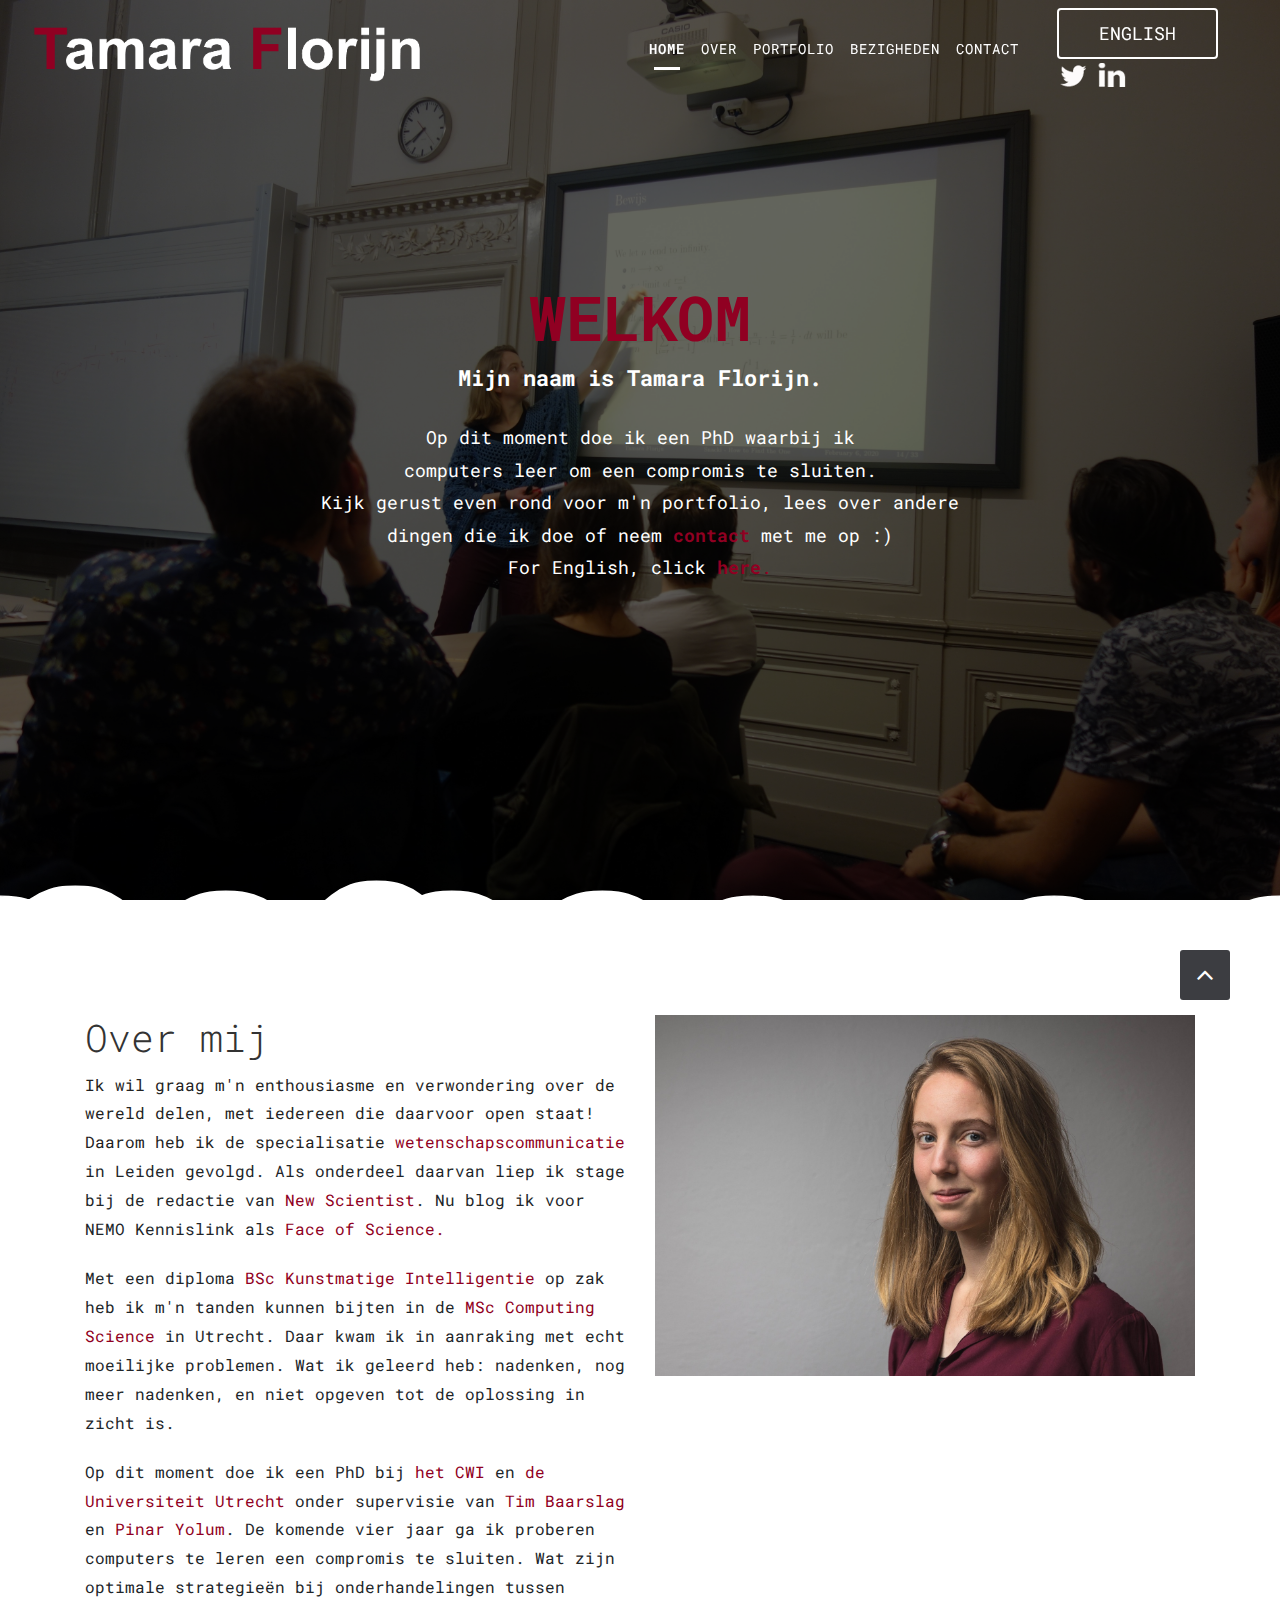
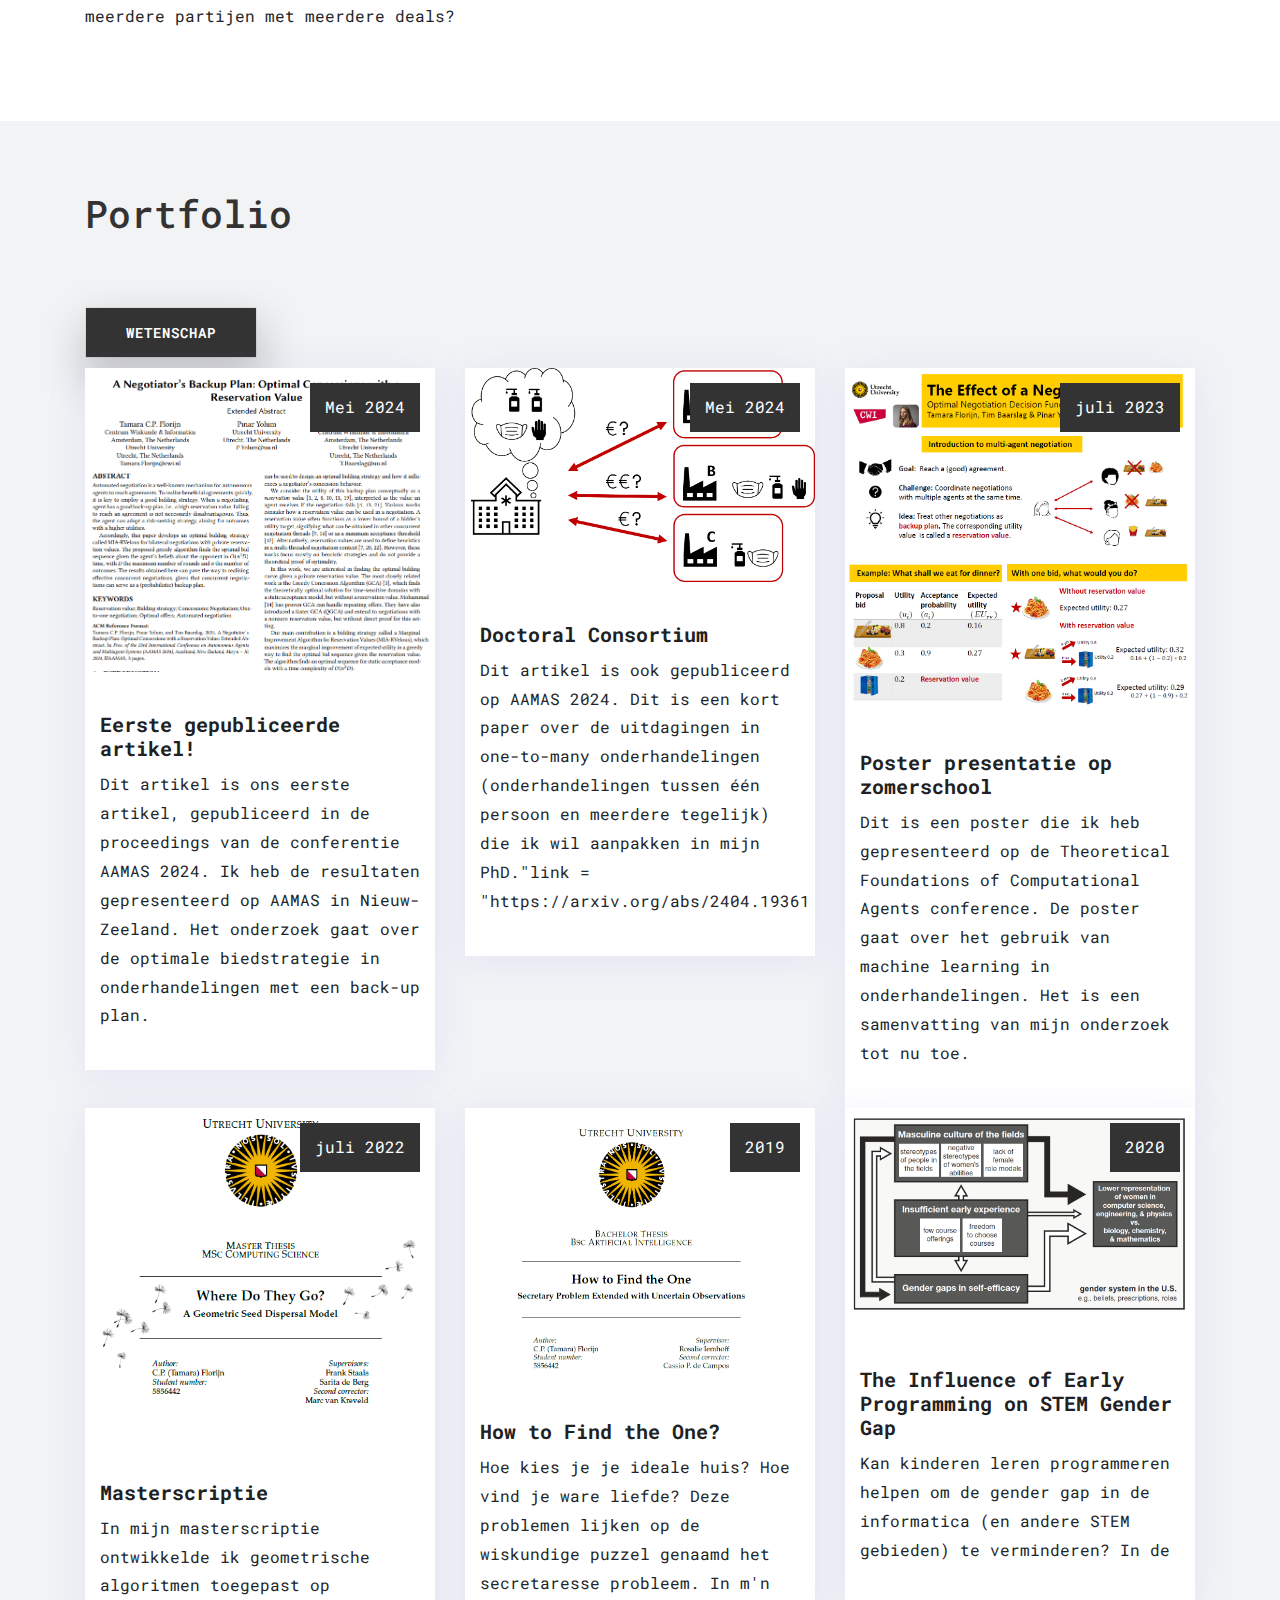
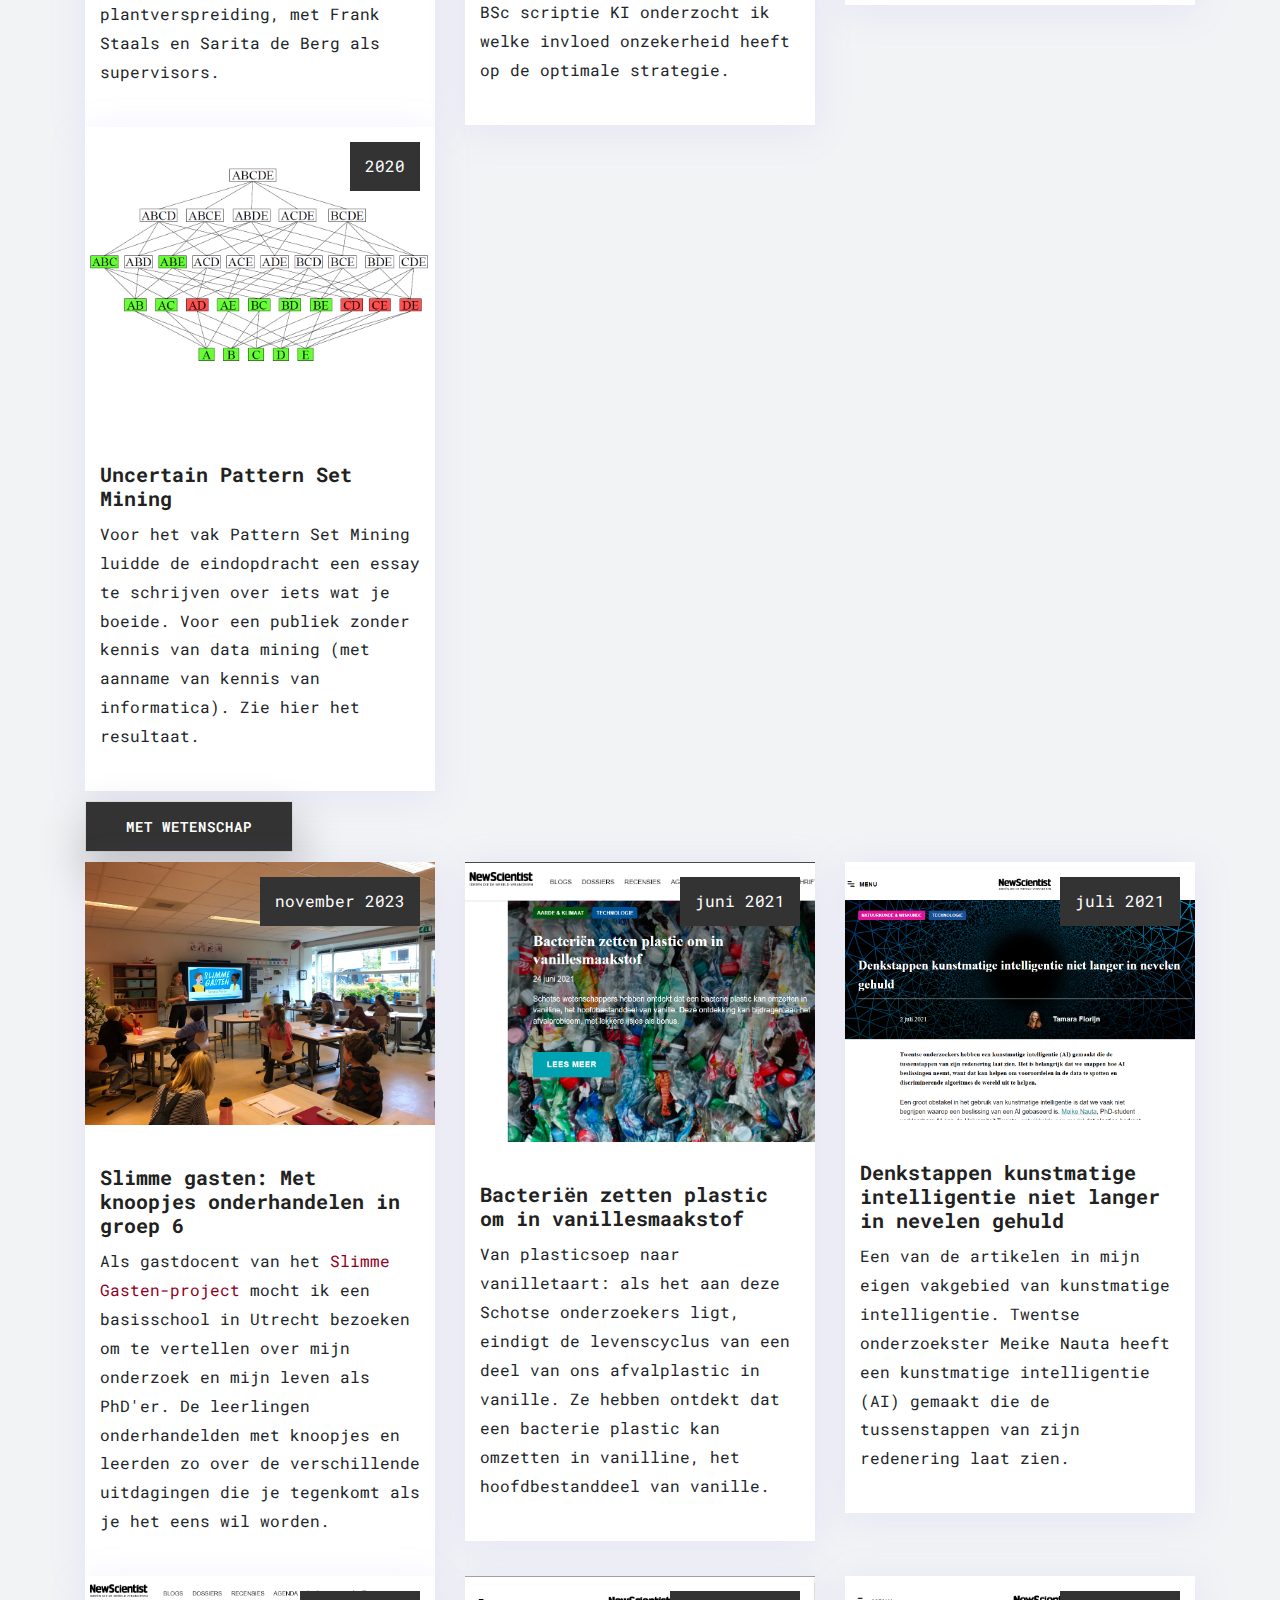
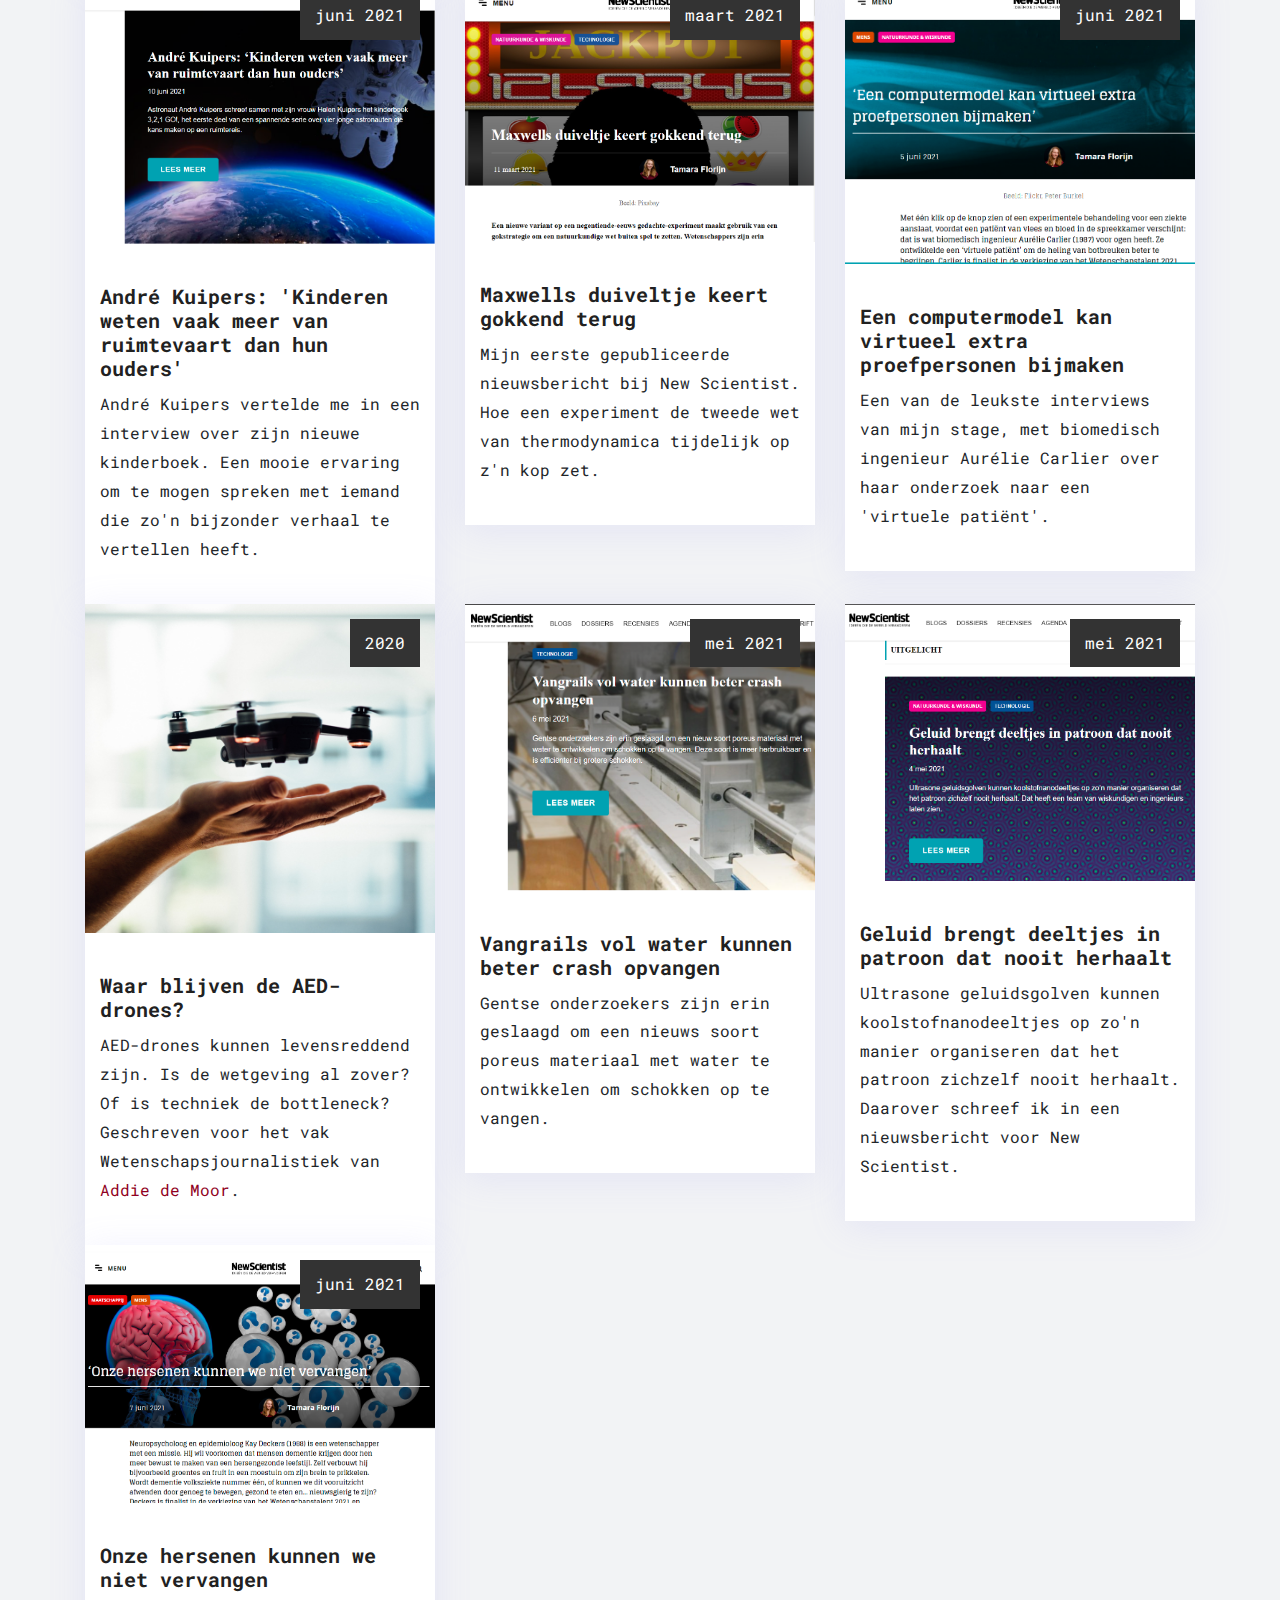
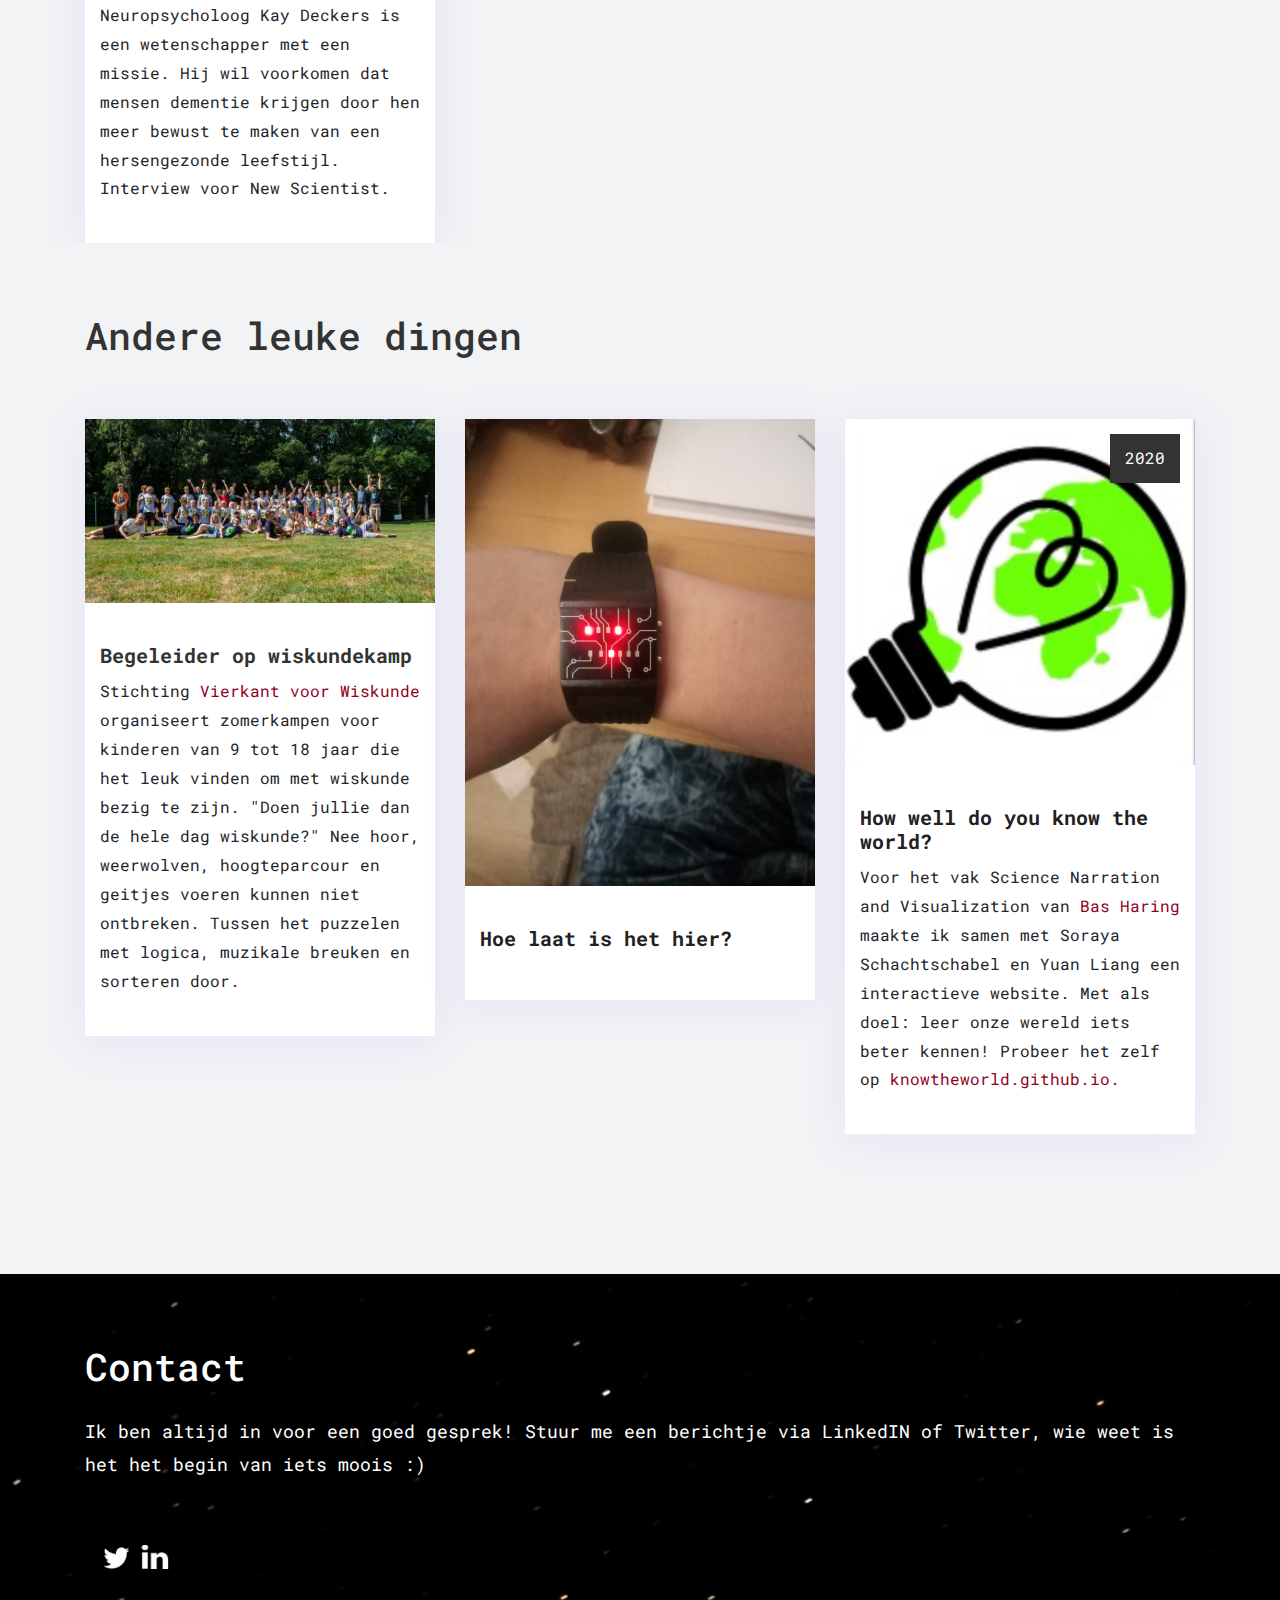
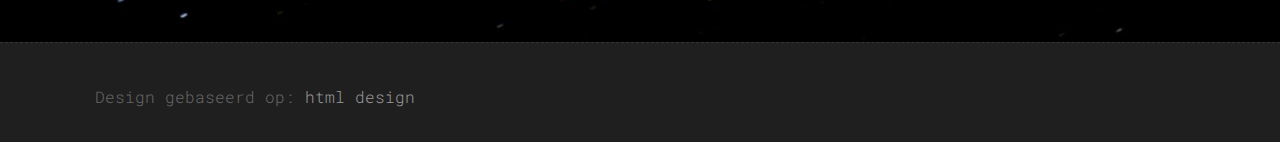
==== index.html @ 7510719a "Update index.html" ====
<!DOCTYPE html>
    <html lang="nl">
    <head>
    <!-- Basic -->
    <meta charset="utf-8">
    <meta http-equiv="X-UA-Compatible" content="IE=edge">

    <!-- Mobile Metas -->
    <meta name="viewport" content="width=device-width, minimum-scale=1.0, maximum-scale=1.0, user-scalable=no">

     <!-- Site Metas -->
    <title>Tamara Florijn</title>
    <meta name="keywords" content="Tamara, Florijn, Wetenschapsjournalistiek, Wetenschapscommunicatie, Computing Science, Wetenschap, Schrijven, Geometrische Algoritmen, Informatica, Kunstmatige Intelligentie">
    <meta name="description" content="Tamara Florijn - Wetenschapjournalist. Enthousiast en verwonderd over de wereld.">
    <meta name="author" content="Tamara Florijn">
    <meta name="robot" content="index,follow"/>
    <meta name="robots" content="All"/>
    <meta name="google-site-verification" content="TAVCVErNpZN8ENAqqF6STrY_RRwhZDcSLeoDPrXGBvA" />

    <!-- Open Graph / Facebook -->
    <meta property="og:type" content="website">
    <meta property="og:url" content="https://tamaraflorijn.nl">
    <meta property="og:title" content="Persoonlijke website - Tamara Florijn">
    <meta property="og:description" content="Kijk gerust even rond op m'n website voor m'n portfolio of neem contact op.">
    <meta property="og:image" content="uploads/Snacki.jpeg">

    <!-- Twitter -->
    <meta property="twitter:card" content="summary_large_image">
    <meta property="twitter:url" content="https://tamaraflorijn.nl/">
    <meta property="twitter:title" content="Persoonlijke website - Tamara Florijn">
    <meta property="twitter:description" content="Kijk gerust even rond op m'n website voor m'n portfolio of neem contact op.">
    <meta property="twitter:image" content="uploads/Snacki.jpeg">
	 
	 <!-- SEO -->
	<link rel="alternate" hreflang="nl" href="https://tamaraflorijn.nl" />
	<link rel="alternate" hreflang="en" href="https://tamaraflorijn.nl/en/" />
	
    <!-- Site Icons -->
    <link rel="shortcut icon" href="images/Logo-TF.png" type="image/x-icon" />
    <link rel="apple-touch-icon" href="images/Logo-TF.png">

    <!-- Bootstrap CSS -->
    <link rel="stylesheet" href="css/bootstrap.min.css">
    <!-- Site CSS -->
    <link rel="stylesheet" href="style.css">
    <!-- Responsive CSS -->
    <link rel="stylesheet" href="css/responsive.css">
    <!-- Custom CSS -->
    <link rel="stylesheet" href="css/custom.css">
  <!--pageviews-->
  <script src="js/modernizr.js"></script> <!-- Modernizr -->
  <script src="https://getinsights.io/js/insights.js"></script>
  <script>
  insights.init('FwszyPUjeHCIK9h7');
  insights.trackPages();
  </script>


</head>
<body id="page-top" class="politics_version">

    <!-- LOADER -->
    <div id="preloader">
        <div id="main-ld">
			<div id="loader"></div>
		</div>
    </div><!-- end loader -->
    <!-- END LOADER -->

    <!-- Navigation -->
    <nav class="navbar navbar-expand-lg navbar-dark fixed-top" id="mainNav">
      <div class="container">
        <a class="navbar-brand js-scroll-trigger" href="#page-top">
			<img class="img-fluid" src="images/TamaraFlorijn.png" alt="" />
		</a>
        <button class="navbar-toggler navbar-toggler-right" type="button" data-toggle="collapse" data-target="#navbarResponsive" aria-controls="navbarResponsive" aria-expanded="false" aria-label="Toggle navigation">
          Menu
          <i class="fa fa-bars"></i>
        </button>
        <div class="collapse navbar-collapse" id="navbarResponsive">
          <ul class="navbar-nav text-uppercase ml-auto">
            <li class="nav-item">
              <a class="nav-link js-scroll-trigger active" href="#home">Home</a>
            </li>
            <li class="nav-item">
              <a class="nav-link js-scroll-trigger" href="#over">Over</a>
            </li>
            <li class="nav-item">
              <a class="nav-link js-scroll-trigger" href="#portfolio">Portfolio</a>
            </li>
			<li class="nav-item">
              <a class="nav-link js-scroll-trigger" href="#bezigheden">Bezigheden</a>
            </li>
			<li class="nav-item">
              <a class="nav-link js-scroll-trigger" href="#contact">Contact</a>
            </li>
		<!--			<li>
<a class="button" href="./index.html" hreflang="nl" lang="nl" style="color: #ffffff"> >NL</a>
<a class="button" href="./en/index.html" hreflang="en" lang="en" style="color: #ffffff"> >EN</a>
<li>!-->
			  
		

    
 <!--<li><a href="./index.html" onclick="changeLanguage('nl')" style="color: #ffffff"> NL</a></li> -->

       
	

  </ul>
</div>
		
			
			       
         </ul>
        </div>
      </div>

      <!-- social media boxen-->
      <section class="info_section layout_padding-top layout_padding2-bottom">
        <div class="container">
		
          <div class="social_container">
            <div class="social_box">
			           
        <a class = "btn btn-light " href="https://tamaracki.github.io/tamaraCKI.github.io/EN/index.html" onclick="changeLanguage('en')" style="color: #ffffff">ENGLISH</a>
              <a href="https://twitter.com/TamaraFlorijn" target="_blank">
                <img src="images/twitter.png" alt="" />
              </a>
              <a href="https://www.linkedin.com/in/tamara-florijn" target="_blank">
                <img src="images/linkedin.png" alt="" />
              </a>

		  
		  
		      </div>
			   </div>
        </div>
		


		 
      </section>
    </nav>
	
	<nav>
    
</nav>

	<section id="home" class="main-banner parallaxie" style="background: url('uploads/Snacki.jpeg')">
		<div class="heading">

			<h1 style="color: #900022;"> Welkom <br></h1>
      <h2 style="color: #ffffff"> <b> Mijn naam is Tamara Florijn.</b> </h2>
			<p> Op dit moment doe ik een PhD waarbij ik <br> computers leer om een compromis te sluiten. <br> Kijk gerust even rond
        voor m'n portfolio,  lees over andere <br> dingen die ik doe of neem <a href="#contact"> <key> <strong> contact </strong> </key> </a> met me op :) <br> For English, click <a href="./en/index.html"> <key> <strong> here</strong>. </p>
		</div>
	</section>

	<svg id="clouds" class="hidden-xs" xmlns="http://www.w3.org/2000/svg" version="1.1" width="100%" height="100" viewBox="0 0 85 100" preserveAspectRatio="none">
        <path d="M-5 100 Q 0 20 5 100 Z
            M0 100 Q 5 0 10 100
            M5 100 Q 10 30 15 100
            M10 100 Q 15 10 20 100
            M15 100 Q 20 30 25 100
            M20 100 Q 25 -10 30 100
            M25 100 Q 30 10 35 100
            M30 100 Q 35 30 40 100
            M35 100 Q 40 10 45 100
            M40 100 Q 45 50 50 100
            M45 100 Q 50 20 55 100
            M50 100 Q 55 40 60 100
            M55 100 Q 60 60 65 100
            M60 100 Q 65 50 70 100
            M65 100 Q 70 20 75 100
            M70 100 Q 75 45 80 100
            M75 100 Q 80 30 85 100
            M80 100 Q 85 20 90 100
            M85 100 Q 90 50 95 100
            M90 100 Q 95 25 100 100
            M95 100 Q 100 15 105 100 Z">
        </path>
    </svg>

    <div id="over" class="section wb">
        <div class="container">
            <div class="row">
                <div class="col-md-6">
                    <div class="message-box">
                        <h2>Over mij</h2>
                        <p> Ik wil graag m'n enthousiasme en verwondering over de wereld delen,
                           met iedereen die daarvoor open staat! Daarom heb ik de specialisatie <a href = "https://www.universiteitleiden.nl/en/science/science-communication-and-society" target="_blank"> <key> wetenschapscommunicatie </key> </a> in Leiden gevolgd.
                           Als onderdeel daarvan liep ik stage bij de redactie van <a href = "https://newscientist.nl" target="_blank"> <key> New Scientist</key></a>. Nu blog ik voor NEMO Kennislink als  <a href = "https://www.nemokennislink.nl/facesofscience/profielen/tamara-florijn/" target="_blank"> <key> Face of Science.</key> </a></p>

                        <p>  Met een diploma <a href = "https://www.uu.nl/bachelors/kunstmatige-intelligentie" target="_blank"> <key> BSc Kunstmatige Intelligentie </key> </a> op zak heb ik m'n tanden kunnen bijten in de <a href="https://www.uu.nl/masters/en/computing-science" target="_blank"> <key>
                          MSc Computing Science </key> </a> in Utrecht. Daar kwam ik in aanraking met echt moeilijke problemen. Wat ik geleerd heb: nadenken, nog meer nadenken, en niet opgeven tot de oplossing in zicht is.</p>

                       <p> Op dit moment doe ik een PhD bij <a href = "https://www.cwi.nl/" target="_blank"> <key> het CWI </key> </a> en <a href = "https://www.uu.nl/" target="_blank"> <key> de Universiteit Utrecht </key> </a>  onder supervisie van <a href = "https://www.cwi.nl/people/tim-baarslag" target="_blank"> <key> Tim Baarslag </key> </a>
                         en <a href = "https://www.uu.nl/staff/PYolumBirbil" target="_blank"> <key> Pinar Yolum</key></a>. De komende vier jaar ga ik proberen computers te leren een compromis te sluiten. Wat zijn optimale strategieën bij onderhandelingen tussen meerdere partijen met meerdere deals? 
                       </p>
                     </div> <!-- end messagebox -->
                </div><!-- end col -->
                <div class="col-md-6">
                    <!--<div class="right-box-pro wow fadeIn"> -->
                        <img src="uploads/FotoCV2.jpeg" alt="" class="img-fluid img-rounded">
                    <!--</div><! end media -->
                </div><!-- end col -->
            </div><!-- end row -->
        </div><!-- end container -->
    </div><!-- end section -->

	<div id="portfolio" class="section lb">
		<div class="container">
			<div class="section-title text-left">
                <h3>Portfolio</h3>
            </div><!-- end title -->
			<div class="gallery-menu row">
				<div class="col-md-12">
					<div class="button-group filter-button-group text-left">
	           <button class="active"  data-filter="*">Wetenschap</button> <!-- niet alles gelijk showen-->
            
					</div>
				</div>
			</div>
			</div>

		<div class="container">
<div class="row">
<div class="col-md-4 col-sm-6">
            <div class="post-box">
                <a href="https://arxiv.org/abs/2404.19361" target="_blank">
                    <div class="post-thumb">
                        <img src="uploads/extendedabstract.png" class="img-fluid" alt="post-img" />
                        <div class="date">
                            <span>Mei 2024</span>
                        </div>
                    </div>
                </a>
                    <div class="post-info">
                        <h4><a href= "https://arxiv.org/abs/2404.19361" target="_blank"> <b> Eerste gepubliceerde artikel! </b> </a> </h4>
                        <p>
                        Dit artikel is ons eerste artikel, gepubliceerd in de proceedings van de conferentie AAMAS 2024. Ik heb de resultaten gepresenteerd op AAMAS in Nieuw-Zeeland. Het onderzoek gaat over de optimale biedstrategie in onderhandelingen met een back-up plan.
                        </p>
                    </div>
            </div>
        </div>

<div class="col-md-4 col-sm-6">
            <div class="post-box">
                <a href="https://www.ifaamas.org/Proceedings/aamas2024/pdfs/p2734.pdf" target="_blank">
                    <div class="post-thumb">
                        <img src="uploads/DC.png" class="img-fluid" alt="post-img" />
                        <div class="date">
                            <span>Mei 2024</span>
                        </div>
                    </div>
                </a>
                    <div class="post-info">
                        <h4><a href= "https://www.ifaamas.org/Proceedings/aamas2024/pdfs/p2734.pdf" target="_blank"> <b> Doctoral Consortium </b> </a> </h4>
                        <p>
                        Dit artikel is ook gepubliceerd op AAMAS 2024. Dit is een kort paper over de uitdagingen in one-to-many onderhandelingen (onderhandelingen tussen één persoon en meerdere tegelijk) die ik wil aanpakken in mijn PhD."link = "https://arxiv.org/abs/2404.19361
                        </p>
                    </div>
            </div>
        </div>

<div class="col-md-4 col-sm-6">
            <div class="post-box">
                <a href="Poster_TF_CAIF.pdf" target="_blank">
                    <div class="post-thumb">
                        <img src="uploads/poster.png" class="img-fluid" alt="post-img" />
                        <div class="date">
                            <span>juli 2023</span>
                        </div>
                    </div>
                </a>
                    <div class="post-info">
                        <h4><a href= "Poster_TF_CAIF.pdf" target="_blank"> <b> Poster presentatie op zomerschool </b> </a> </h4>
                        <p>
                        Dit is een poster die ik heb gepresenteerd op de Theoretical Foundations of Computational Agents conference. De poster gaat over het gebruik van machine learning in onderhandelingen. Het is een samenvatting van mijn onderzoek tot nu toe.
                        </p>
                    </div>
            </div>
        </div>

</div> <!--end row-->
                                
        <div class="row">
<div class="col-md-4 col-sm-6">
            <div class="post-box">
                <a href="Thesis_MSc_Florijn.pdf" target="_blank">
                    <div class="post-thumb">
                        <img src="uploads/voorkantmasterscriptie.png" class="img-fluid" alt="post-img" />
                        <div class="date">
                            <span>juli 2022</span>
                        </div>
                    </div>
                </a>
                    <div class="post-info">
                        <h4><a href= "Thesis_MSc_Florijn.pdf" target="_blank"> <b> Masterscriptie </b> </a> </h4>
                        <p>
                        In mijn masterscriptie ontwikkelde ik geometrische algoritmen toegepast op plantverspreiding, met Frank Staals en Sarita de Berg als supervisors.
                        </p>
                    </div>
            </div>
        </div>

<div class="col-md-4 col-sm-6">
            <div class="post-box">
                <a href="https://dspace.library.uu.nl/handle/1874/382469" target="_blank">
                    <div class="post-thumb">
                        <img src="uploads/voorkantscriptie.png" class="img-fluid" alt="post-img" />
                        <div class="date">
                            <span>2019</span>
                        </div>
                    </div>
                </a>
                    <div class="post-info">
                        <h4><a href= "https://dspace.library.uu.nl/handle/1874/382469" target="_blank"> <b> How to Find the One? </b> </a> </h4>
                        <p>
                        Hoe kies je je ideale huis? Hoe vind je ware liefde? Deze problemen lijken op de wiskundige puzzel genaamd het secretaresse probleem. In m'n BSc scriptie KI onderzocht ik welke invloed onzekerheid heeft op de optimale strategie.
                        </p>
                    </div>
            </div>
        </div>

<div class="col-md-4 col-sm-6">
            <div class="post-box">
                <a href="uploads/Literature_review_Tamara_Florijn.pdf" target="_blank">
                    <div class="post-thumb">
                        <img src="uploads/stem.png" class="img-fluid" alt="post-img" />
                        <div class="date">
                            <span>2020</span>
                        </div>
                    </div>
                </a>
                    <div class="post-info">
                        <h4><a href= "uploads/Literature_review_Tamara_Florijn.pdf" target="_blank"> <b> The Influence of Early Programming on STEM Gender Gap </b> </a> </h4>
                        <p>
                        Kan kinderen leren programmeren helpen om de gender gap in de informatica (en andere STEM gebieden) te verminderen? In de
                        </p>
                    </div>
            </div>
        </div>

</div> <!--end row-->
                                
        <div class="row">
<div class="col-md-4 col-sm-6">
            <div class="post-box">
                <a href="uploads/Pattern_set_mining_essay_Tamara_Florijn.pdf" target="_blank">
                    <div class="post-thumb">
                        <img src="uploads/PSM.png" class="img-fluid" alt="post-img" />
                        <div class="date">
                            <span>2020</span>
                        </div>
                    </div>
                </a>
                    <div class="post-info">
                        <h4><a href= "uploads/Pattern_set_mining_essay_Tamara_Florijn.pdf" target="_blank"> <b> Uncertain Pattern Set Mining </b> </a> </h4>
                        <p>
                        Voor het vak Pattern Set Mining luidde de eindopdracht een essay te schrijven over iets wat je boeide. Voor een publiek zonder kennis van data mining (met aanname van kennis van informatica). Zie hier het resultaat.
                        </p>
                    </div>
            </div>
        </div>

</div> <!-- end row-->
            <div class="gallery-menu row">
				<div class="col-md-12">
					<div class="button-group filter-button-group text-left">
	           <button class="active"  data-filter="*">Met wetenschap</button> <!-- niet alles gelijk showen-->
            
					</div>
				</div>
			</div>
			
			<div class="row">
<div class="col-md-4 col-sm-6">
            <div class="post-box">
                <a href="https://www.uu.nl/onderwijs/wetenschapsknooppunt/basisonderwijs/slimme-gasten" target="_blank">
                    <div class="post-thumb">
                        <img src="uploads/Slimmegasten_pub.jpg" class="img-fluid" alt="post-img" />
                        <div class="date">
                            <span>november 2023</span>
                        </div>
                    </div>
                </a>
                    <div class="post-info">
                        <h4><a href= "https://www.uu.nl/onderwijs/wetenschapsknooppunt/basisonderwijs/slimme-gasten" target="_blank"> <b>  Slimme gasten: Met knoopjes onderhandelen in groep 6  </b> </a> </h4>
                        <p>
                        Als gastdocent van het <a href='https://www.uu.nl/onderwijs/wetenschapsknooppunt/basisonderwijs/slimme-gasten' target='_blank'> <key>Slimme Gasten-project</key></a> mocht ik een basisschool in Utrecht bezoeken om te vertellen over mijn onderzoek en mijn leven als PhD'er. De leerlingen onderhandelden met knoopjes en leerden zo over de verschillende uitdagingen die je tegenkomt als je het eens wil worden.
                        </p>
                    </div>
            </div>
        </div>

<div class="col-md-4 col-sm-6">
            <div class="post-box">
                <a href="https://www.newscientist.nl/nieuws/bacterien-zetten-plastic-om-in-vanillesmaakstof/" target="_blank">
                    <div class="post-thumb">
                        <img src="uploads/nb-vanille.png" class="img-fluid" alt="post-img" />
                        <div class="date">
                            <span>juni 2021</span>
                        </div>
                    </div>
                </a>
                    <div class="post-info">
                        <h4><a href= "https://www.newscientist.nl/nieuws/bacterien-zetten-plastic-om-in-vanillesmaakstof/" target="_blank"> <b> Bacteriën zetten plastic om in vanillesmaakstof </b> </a> </h4>
                        <p>
                        Van plasticsoep naar vanilletaart: als het aan deze Schotse onderzoekers ligt, eindigt de levenscyclus van een deel van ons afvalplastic in vanille. Ze hebben ontdekt dat een bacterie plastic kan omzetten in vanilline, het hoofdbestanddeel van vanille.
                        </p>
                    </div>
            </div>
        </div>

<div class="col-md-4 col-sm-6">
            <div class="post-box">
                <a href="https://www.newscientist.nl/nieuws/denkstappen-kunstmatige-intelligentie-niet-langer-in-nevelen-gehuld/" target="_blank">
                    <div class="post-thumb">
                        <img src="uploads/nb-ki.png" class="img-fluid" alt="post-img" />
                        <div class="date">
                            <span>juli 2021</span>
                        </div>
                    </div>
                </a>
                    <div class="post-info">
                        <h4><a href= "https://www.newscientist.nl/nieuws/denkstappen-kunstmatige-intelligentie-niet-langer-in-nevelen-gehuld/" target="_blank"> <b> Denkstappen kunstmatige intelligentie niet langer in nevelen gehuld </b> </a> </h4>
                        <p>
                        Een van de artikelen in mijn eigen vakgebied van kunstmatige intelligentie. Twentse onderzoekster Meike Nauta heeft een kunstmatige intelligentie (AI) gemaakt die de tussenstappen van zijn redenering laat zien.
                        </p>
                    </div>
            </div>
        </div>

</div> <!--end row-->
                                
        <div class="row">
<div class="col-md-4 col-sm-6">
            <div class="post-box">
                <a href="https://www.newscientist.nl/opinie/andre-kuipers-kinderen-weten-vaak-meer-van-ruimtevaart-dan-hun-ouders/" target="_blank">
                    <div class="post-thumb">
                        <img src="uploads/AndreKuipers.png" class="img-fluid" alt="post-img" />
                        <div class="date">
                            <span>juni 2021</span>
                        </div>
                    </div>
                </a>
                    <div class="post-info">
                        <h4><a href= "https://www.newscientist.nl/opinie/andre-kuipers-kinderen-weten-vaak-meer-van-ruimtevaart-dan-hun-ouders/" target="_blank"> <b> André Kuipers: 'Kinderen weten vaak meer van ruimtevaart dan hun ouders' </b> </a> </h4>
                        <p>
                        André Kuipers vertelde me in een interview over zijn nieuwe kinderboek. Een mooie ervaring om te mogen spreken met iemand die zo'n bijzonder verhaal te vertellen heeft.
                        </p>
                    </div>
            </div>
        </div>

<div class="col-md-4 col-sm-6">
            <div class="post-box">
                <a href="https://www.newscientist.nl/nieuws/maxwells-duiveltje-keert-gokkend-terug/" target="_blank">
                    <div class="post-thumb">
                        <img src="uploads/sh-nb-maxwell.png" class="img-fluid" alt="post-img" />
                        <div class="date">
                            <span>maart 2021</span>
                        </div>
                    </div>
                </a>
                    <div class="post-info">
                        <h4><a href= "https://www.newscientist.nl/nieuws/maxwells-duiveltje-keert-gokkend-terug/" target="_blank"> <b> Maxwells duiveltje keert gokkend terug </b> </a> </h4>
                        <p>
                        Mijn eerste gepubliceerde nieuwsbericht bij New Scientist. Hoe een experiment de tweede wet van thermodynamica tijdelijk op z'n kop zet.
                        </p>
                    </div>
            </div>
        </div>

<div class="col-md-4 col-sm-6">
            <div class="post-box">
                <a href="https://newscientist.nl/nieuws/een-computermodel-kan-virtueel-extra-proefpersonen-bijmaken/" target="_blank">
                    <div class="post-thumb">
                        <img src="uploads/computermodel.png" class="img-fluid" alt="post-img" />
                        <div class="date">
                            <span>juni 2021</span>
                        </div>
                    </div>
                </a>
                    <div class="post-info">
                        <h4><a href= "https://newscientist.nl/nieuws/een-computermodel-kan-virtueel-extra-proefpersonen-bijmaken/" target="_blank"> <b> Een computermodel kan virtueel extra proefpersonen bijmaken </b> </a> </h4>
                        <p>
                        Een van de leukste interviews van mijn stage, met biomedisch ingenieur Aurélie Carlier over haar onderzoek naar een 'virtuele patiënt'.
                        </p>
                    </div>
            </div>
        </div>

</div> <!--end row-->
                                
        <div class="row">
<div class="col-md-4 col-sm-6">
            <div class="post-box">
                <a href="uploads/Waar blijven de AED-drones - Tamara Florijn.pdf" target="_blank">
                    <div class="post-thumb">
                        <img src="uploads/drone.jpg" class="img-fluid" alt="post-img" />
                        <div class="date">
                            <span>2020</span>
                        </div>
                    </div>
                </a>
                    <div class="post-info">
                        <h4><a href= "uploads/Waar blijven de AED-drones - Tamara Florijn.pdf" target="_blank"> <b> Waar blijven de AED-drones? </b> </a> </h4>
                        <p>
                        AED-drones kunnen levensreddend zijn. Is de wetgeving al zover? Of is techniek de bottleneck? Geschreven voor het vak Wetenschapsjournalistiek van <a href="https://www.linkedin.com/in/addie-de-moor-49356935/" target="_blank"><key> Addie de Moor</key></a>.
                        </p>
                    </div>
            </div>
        </div>

<div class="col-md-4 col-sm-6">
            <div class="post-box">
                <a href="https://www.newscientist.nl/nieuws/vangrails-vol-water-kunnen-beter-crash-opvangen/" target="_blank">
                    <div class="post-thumb">
                        <img src="uploads/nb-schokdempers.png" class="img-fluid" alt="post-img" />
                        <div class="date">
                            <span>mei 2021</span>
                        </div>
                    </div>
                </a>
                    <div class="post-info">
                        <h4><a href= "https://www.newscientist.nl/nieuws/vangrails-vol-water-kunnen-beter-crash-opvangen/" target="_blank"> <b> Vangrails vol water kunnen beter crash opvangen </b> </a> </h4>
                        <p>
                        Gentse onderzoekers zijn erin geslaagd om een nieuws soort poreus materiaal met water te ontwikkelen om schokken op te vangen.
                        </p>
                    </div>
            </div>
        </div>

<div class="col-md-4 col-sm-6">
            <div class="post-box">
                <a href="https://www.newscientist.nl/nieuws/geluid-brengt-deeltjes-in-patroon-dat-nooit-herhaalt/" target="_blank">
                    <div class="post-thumb">
                        <img src="uploads/nb-quasikristallen.png" class="img-fluid" alt="post-img" />
                        <div class="date">
                            <span>mei 2021</span>
                        </div>
                    </div>
                </a>
                    <div class="post-info">
                        <h4><a href= "https://www.newscientist.nl/nieuws/geluid-brengt-deeltjes-in-patroon-dat-nooit-herhaalt/" target="_blank"> <b> Geluid brengt deeltjes in patroon dat nooit herhaalt </b> </a> </h4>
                        <p>
                        Ultrasone geluidsgolven kunnen koolstofnanodeeltjes op zo'n manier organiseren dat het patroon zichzelf nooit herhaalt. Daarover schreef ik in een nieuwsbericht voor New Scientist.
                        </p>
                    </div>
            </div>
        </div>

</div> <!--end row-->
                                
        <div class="row">
<div class="col-md-4 col-sm-6">
            <div class="post-box">
                <a href="https://www.newscientist.nl/nieuws/onze-hersenen-kunnen-we-niet-vervangen/" target="_blank">
                    <div class="post-thumb">
                        <img src="uploads/hersengezondheid.png" class="img-fluid" alt="post-img" />
                        <div class="date">
                            <span>juni 2021</span>
                        </div>
                    </div>
                </a>
                    <div class="post-info">
                        <h4><a href= "https://www.newscientist.nl/nieuws/onze-hersenen-kunnen-we-niet-vervangen/" target="_blank"> <b> Onze hersenen kunnen we niet vervangen </b> </a> </h4>
                        <p>
                        Neuropsycholoog Kay Deckers is een wetenschapper met een missie. Hij wil voorkomen dat mensen dementie krijgen door hen meer bewust te maken van een hersengezonde leefstijl. Interview voor New Scientist.
                        </p>
                    </div>
            </div>
        </div>

</div> <!--end row-->
</div> <!--end container-->




	<div id="bezigheden" class="section lb">
		<div class="container">
			<div class="section-title text-left">
                <h3>Andere leuke dingen</h3>
            </div><!-- end title -->

			<div class="row">


        <div class="col-md-4 col-sm-6 col-lg-4">
					<div class="post-box">
						<div class="post-thumb">
							<img src="uploads/vvw.jpg" class="img-fluid" alt="post-img" />
						</div>
						<div class="post-info">
							<h4>Begeleider op wiskundekamp <a/> </h4>
							<p>Stichting <a href = "https://www.vierkantvoorwiskunde.nl/" target="_blank"> <key> Vierkant voor Wiskunde </key> <a/> organiseert zomerkampen voor
                kinderen van 9 tot 18 jaar die het leuk vinden om met wiskunde bezig te zijn. "Doen jullie dan de hele dag wiskunde?"
                Nee hoor, weerwolven, hoogteparcour en geitjes voeren kunnen niet ontbreken. Tussen het puzzelen met logica, muzikale breuken en sorteren door. </p>
						</div>
					</div>
				</div>

        <div class="col-md-4 col-sm-6 col-lg-4">
          <div class="post-box">
            <div class="post-thumb">
              <img src="uploads/binairhorloge.jpeg" class="img-fluid" alt="post-img" />
            </div>
            <div class="post-info">
              <h4><a href = "https://nl.wikihow.com/Binair-tellen" target="_blank"> Hoe laat is het hier? <a/> </h4>
            </div>
          </div>
        </div>

        <div class="col-md-4 col-sm-6 col-lg-4">
					<div class="post-box">
						<div class="post-thumb">
							<img src="uploads/logo.png" class="img-fluid" alt="post-img" />
							<div class="date">
								<span>2020</span>
							</div>
						</div>
						<div class="post-info">
							<h4><a href = "https://knowtheworld.github.io/" target="_blank"> How well do you know the world? </a></h4>

							<p> Voor het vak Science Narration and Visualization van <a href= "http://www.basharing.com/" target="_blank"> <key> Bas Haring </key></a> maakte ik samen met
                 Soraya Schachtschabel  en Yuan Liang een interactieve website. Met als doel: leer onze wereld iets beter kennen!
                 Probeer het zelf op <a href="https://knowtheworld.github.io/" target="_blank"> <key> knowtheworld.github.io. </key> </a> </p>
						</div>
					</div>
				</div>
			</div>

		</div>
	</div>
	</div>
	</div>




    <div id="contact" class="section db">
        <div class="container">
            <div class="section-title text-left">
                <h3>Contact</h3>
                <p>Ik ben altijd in voor een goed gesprek! Stuur me een berichtje via LinkedIN of Twitter, wie weet is het het begin van iets moois :) </p>
            </div><!-- end title -->

            <!-- social media boxen-->
            <section class="info_section layout_padding-top layout_padding2-bottom">
              <div class="container">
                <div class="social_container">
                  <div class="social_box">
                    <a href="https://twitter.com/TamaraFlorijn" target="_blank">
                      <img src="images/twitter.png" alt="" />
                    </a>
                    <a href="https://www.linkedin.com/in/tamara-florijn" target="_blank">
                      <img src="images/linkedin.png" alt="" />
                    </a>
                  </div>
                </div>
              </div>
            </section>
        </div><!-- end container -->
    </div><!-- end section -->

    <div class="copyrights">
        <div class="container">
            <div class="footer-distributed">
                <div class="footer-left">
                    <p class="footer-links">
                    </p>
                    <p class="footer-company-name"> Design gebaseerd op:

          	<a href="https://html.design/" target="_blank"><font color="#999">html design</font></a></p>

                </div>
            </div>
        </div><!-- end container -->
    </div><!-- end copyrights -->

    <a href="#" id="scroll-to-top" class="dmtop global-radius"><i class="fa fa-angle-up"></i></a>

    <!-- ALL JS FILES -->
    <script src="js/all.js"></script>
	<!-- Camera Slider -->
	<script src="js/jquery.mobile.customized.min.js"></script>
	<script src="js/jquery.easing.1.3.js"></script>
	<script src="js/parallaxie.js"></script>
	<script src="js/headline.js"></script>
	<!-- Contact form JavaScript -->
    <script src="js/jqBootstrapValidation.js"></script>
    <script src="js/contact_me.js"></script>
    <!-- ALL PLUGINS -->
    <script src="js/custom.js"></script>
    <script src="js/jquery.vide.js"></script>

</body>
</html>
---- style.css ----
/*------------------------------------------------------------------
    Version: 1.0
-------------------------------------------------------------------*/

/*------------------------------------------------------------------
    IMPORT FONTS
-------------------------------------------------------------------*/

@import url('https://fonts.googleapis.com/css?family=Roboto+Mono:300,400,500,700');

/*------------------------------------------------------------------
    IMPORT FILES
-------------------------------------------------------------------*/

@import url(css/animate.css);
@import url(css/camera.css);
@import url(css/flaticon.css);
@import url(css/prettyPhoto.css);
@import url(css/owl.carousel.css);
@import url(css/font-awesome.min.css);

/*------------------------------------------------------------------
    SKELETON
-------------------------------------------------------------------*/

body {
    color:#545454  /*#999999;*/
    font-size: 16px;
    font-family: 'Roboto Mono', monospace;
    line-height: 1.80857;
}

html, body{
	height: 100%;
}

body.demos .section {
    background: url(images/bg.png) repeat top center #f2f3f5;
}

body.demos .section-title img {
    max-width: 280px;
    display: block;
    margin: 10px auto;
}

body.demos .service-widget h3 {
    border-bottom: 1px solid #ededed;
    font-size: 18px;
    padding: 20px 0;
    background-color: #ffffff;
}

body.demos .service-widget {
    margin: 0 0 30px;
    padding: 30px;
    background-color: #fff
}

body.demos .container-fluid {
 max-width: 1080px;
}

key {
  color: #900022;
}

a {
    color: #1f1f1f;
    text-decoration: none !important;
    outline: none !important;
    -webkit-transition: all .3s ease-in-out;
    -moz-transition: all .3s ease-in-out;
    -ms-transition: all .3s ease-in-out;
    -o-transition: all .3s ease-in-out;
    transition: all .3s ease-in-out;
}

h1,
h2,
h3,
h4,
h5,
h6 {
    letter-spacing: 0;
    font-weight: normal;
    position: relative;
    padding: 0 0 10px 0;
    font-weight: normal;
    line-height: 120% !important;
    color: #333333;
    margin: 0
}

h1 {
    font-size: 24px
}

h2 {
    font-size: 22px
}

h3 {
    font-size: 18px
}

h4 {
    font-size: 16px
}

h5 {
    font-size: 14px
}

h6 {
    font-size: 13px
}

h1 a,
h2 a,
h3 a,
h4 a,
h5 a,
h6 a {
    color: #212121;
    text-decoration: none!important;
    opacity: 1
}

h1 a:hover,
h2 a:hover,
h3 a:hover,
h4 a:hover,
h5 a:hover,
h6 a:hover {
    opacity: .8
}

a {
    color: #222222;
    text-decoration: none;
    outline: none;
}

a,
.btn {
    text-decoration: none !important;
    outline: none !important;
    -webkit-transition: all .3s ease-in-out;
    -moz-transition: all .3s ease-in-out;
    -ms-transition: all .3s ease-in-out;
    -o-transition: all .3s ease-in-out;
    transition: all .3s ease-in-out;
}

.btn-custom {
    margin-top: 20px;
    background-color: transparent !important;
    border: 2px solid #ddd;
    padding: 12px 40px;
    font-size: 16px;
}

.lead {
    font-size: 18px;
    line-height: 30px;
    color: #767676;
    margin: 0;
    padding: 0;
}

blockquote {
    margin: 20px 0 20px;
    padding: 30px;
}

ul, li, ol{
	margin: 0px;
	list-style: none;
	padding: 0px;
}


/*------------------------------------------------------------------
    WP CORE
-------------------------------------------------------------------*/

.first {
    clear: both
}

.last {
    margin-right: 0
}

.alignnone {
    margin: 5px 20px 20px 0;
}

.aligncenter,
div.aligncenter {
    display: block;
    margin: 5px auto 5px auto;
}

.alignright {
    float: right;
    margin: 10px 0 20px 20px;
}

.alignleft {
    float: left;
    margin: 10px 20px 20px 0;
}

a img.alignright {
    float: right;
    margin: 10px 0 20px 20px;
}

a img.alignnone {
    margin: 10px 20px 20px 0;
}

a img.alignleft {
    float: left;
    margin: 10px 20px 20px 0;
}

a img.aligncenter {
    display: block;
    margin-left: auto;
    margin-right: auto
}

.wp-caption {
    background: #fff;
    border: 1px solid #f0f0f0;
    max-width: 96%;
    /* Image does not overflow the content area */
    padding: 5px 3px 10px;
    text-align: center;
}

.wp-caption.alignnone {
    margin: 5px 20px 20px 0;
}

.wp-caption.alignleft {
    margin: 5px 20px 20px 0;
}

.wp-caption.alignright {
    margin: 5px 0 20px 20px;
}

.wp-caption img {
    border: 0 none;
    height: auto;
    margin: 0;
    max-width: 98.5%;
    padding: 0;
    width: auto;
}

.wp-caption p.wp-caption-text {
    font-size: 11px;
    line-height: 17px;
    margin: 0;
    padding: 0 4px 5px;
}


/* Text meant only for screen readers. */

.screen-reader-text {
    clip: rect(1px, 1px, 1px, 1px);
    position: absolute !important;
    height: 1px;
    width: 1px;
    overflow: hidden;
}

.screen-reader-text:focus {
    background-color: #f1f1f1;
    border-radius: 3px;
    box-shadow: 0 0 2px 2px rgba(0, 0, 0, 0.6);
    clip: auto !important;
    color: #21759b;
    display: block;
    font-size: 14px;
    font-size: 0.875rem;
    font-weight: bold;
    height: auto;
    left: 5px;
    line-height: normal;
    padding: 15px 23px 14px;
    text-decoration: none;
    top: 5px;
    width: auto;
    z-index: 100000;
    /* Above WP toolbar. */
}


/*------------------------------------------------------------------
    HEADER
-------------------------------------------------------------------*/

.navbar-dark{

}

.navbar-dark .navbar-nav .nav-link{
	color: #ffffff;
	letter-spacing: 1px;
	font-size: 14px;
	position: relative;
}
.navbar-dark .navbar-nav .nav-link:hover{
	color: #ffffff;
}
.navbar-dark .navbar-nav .nav-link.active{
	font-weight: 600;
}
.navbar-dark .navbar-nav .nav-link::after {
    content: '';
    width: 0;
    height: 3px;
    background: #ffffff;
    position: absolute;
    bottom: 0;
    left: 0;
	right: 0;
	text-align: center;
	margin: 0 auto;
    border-radius: 0px;
    -webkit-transition: all .5s;
    transition: all .5s;
    z-index: -1;
}
.navbar-dark .navbar-nav .nav-link.active::after {
	width: 50%;
}

/*------------------------------------------------------------------
    SECTIONS
-------------------------------------------------------------------*/

.main-banner{
	height: 100%;
	position: relative;
}

.main-banner{
	display: table;
    width: 100%;
	text-align: center;
}
.main-banner::after {
    content: " ";
    position: absolute;
    top: 0;
    bottom: 0;
    left: 0;
    right: 0;
    background-color: #000;
    z-index: 0;
    opacity: .6;
}
.heading{
	color: #fff;
	display: table-cell;
	vertical-align: middle;
	position: relative;
	z-index: 1;
}
.heading h1{
	color: #ffffff;
	font-weight: 700;
	font-size: 62px;
	text-transform: uppercase;
}
.heading p{
	font-size: 18px;
	padding: 20px 0px;
}

.heading h3{
	color: ffffff;
}

.cd-words-wrapper {
  display: inline-block;
  position: relative;
  text-align: left;
}
.cd-words-wrapper b {
  display: inline-block;
  position: absolute;
  white-space: nowrap;
  left: 0;
  top: 0;
}
.cd-words-wrapper b.is-visible {
  position: relative;
}
.no-js .cd-words-wrapper b {
  opacity: 0;
}
.no-js .cd-words-wrapper b.is-visible {
  opacity: 1;
}

/* --------------------------------

xclip

-------------------------------- */
.cd-headline.clip span {
  display: inline-block;
  padding: .2em 0;
  color: #ffffff;
  font-size: 30px;
}
.cd-headline.clip span b{
	text-transform: uppercase;
}
.cd-headline.clip .cd-words-wrapper {
  overflow: hidden;
  vertical-align: top;
}
.cd-headline.clip .cd-words-wrapper::after {
  /* line */
  content: '';
  position: absolute;
  top: 0;
  right: 0;
  width: 2px;
  height: 100%;
  background-color: #aebcb9;
}
.cd-headline.clip b {
  opacity: 0;
}
.cd-headline.clip b.is-visible {
  opacity: 1;
}


#mainNav.navbar-shrink {
    padding-top: 10px;
    padding-bottom: 10px;
    background-color: #333333;
}

#clouds{
	margin-top: -5%;
	position: relative;
	z-index: 1;
}
#clouds path {
    fill: #ffffff;
    bottom: -10px;
    overflow: hidden;
    stroke: #ffffff;
}

.section {
    display: block;
    position: relative;
    overflow: hidden;
    padding: 70px 0;
}

.noover {
    overflow: visible;
}

.noover .btn-dark {
    border: 0 !important;
}

.nopad {
    padding: 0;
}

.nopadtop {
    padding-top: 0;
}

.section.wb {
    background-color: #ffffff;
}

.section.lb {
    background-color: #f2f3f5;
}

.section.db {
    background-color: #111111;
}

.section.color1 {
    background-color: #448AFF;
}

.first-section {
    display: block;
    position: relative;
    overflow: hidden;
    padding: 16em 0 13em;
}

.first-section h2 {
    color: #ffffff;
    font-size: 68px;
    font-weight: 300;
    text-transform: capitalize;
    display: block;
    margin: 0;
    padding: 0 0 30px;
    position: relative;
}

.first-section .lead {
    font-size: 21px;
    font-weight: 300;
    padding: 0 0 40px;
    margin: 0;
    line-height: inherit;
    color: #ffffff;
}

.macbookright {
    width: 980px;
    position: absolute;
    right: -15%;
    bottom: -6%;
}

.section-title {
    display: block;
    position: relative;
    margin-bottom: 60px;
}

.section-title p {
    color: #999;
    font-weight: 400;
    font-size: 18px;
    line-height: 33px;
    margin: 0;
}

.section-title h3 {
    font-size: 38px;
    font-weight: 500;
    line-height: 62px;
    margin: 0 0 25px;
    padding: 0;
    text-transform: none;
}

.section.colorsection p,
.section.colorsection h3,
.section.db h3 {
    color: #ffffff;
}



.btn-hover-new{
	color: #333333;
	-webkit-transition: all 0.5s;
	-moz-transition: all 0.5s;
	-o-transition: all 0.5s;
	transition: all 0.5s;
	position: relative;
	border: 1px solid #333333;
	overflow: hidden;
	padding: 0px 18px;
	display: inline-block;
}

.sim-btn{
	line-height: 50px;
	height: 50px;
	text-align: center;
	margin-right: auto;
	margin-left: auto;
	margin-top: 0px;
	cursor: pointer;
}

.btn-hover-new::after {
    content: attr(data-text);
    position: absolute;
    width: 100%;
    height: 100%;
    top: 0;
    left: 0;
    opacity: 0;
    -webkit-transform: translate(-30%, 0);
    transform: translate(-30%, 0);
    -webkit-transition: all 0.3s;
    -moz-transition: all 0.3s;
    -o-transition: all 0.3s;
    transition: all 0.3s;
}

.btn-hover-new span {
    -webkit-transition: all 0.3s;
    -moz-transition: all 0.3s;
    -o-transition: all 0.3s;
    transition: all 0.3s;
}

.btn-hover-new:hover{
	color: #ffffff;
	background-color: #333333;
}
.btn-hover-new:hover > span {
    opacity: 0;
    -webkit-transform: translate(0px,40px);
    transform: translate(0px,40px);
}
.btn-hover-new:hover::after {
    opacity: 1;
    -webkit-transform: translate(0, 0);
    transform: translate(0, 0);
}




.right-box-pro{
	position: relative;
	-webkit-box-shadow: 0px 0px 30px -4px rgba(0, 0, 0, 0.3);
	box-shadow: 0px 0px 30px -4px rgba(0, 0, 0, 0.3);
}
.right-box-pro img{
	position: relative;
	z-index: 2;
}
.right-box-pro::before {
    content: "";
    background: url(images/country-quilt-dark.png);
    width: 100%;
    height: 100%;
    position: absolute;
    bottom: -20px;
    right: -20px;
    z-index: 0;
}



.services-inner-box{
	padding: 15px;
	background: #ffffff;
	margin-bottom: 30px;
}
.ser-icon{
	width: 90px;
	height: 90px;
	text-align: center;
	line-height: 90px;
}
.ser-icon i{
	font-size: 50px;
	color: #333333;
}
.services-inner-box h2{
	font-size: 22px;
	font-weight: 600;
}


/*------------------------------------------------------------------
    PORTFOLIO
-------------------------------------------------------------------*/

.item-h2,
.item-h1 {
    height: 100% !important;
    height: auto !important;
}

.isotope-item {
    z-index: 2;
    padding: 0;
}

.isotope-hidden.isotope-item {
    pointer-events: none;
    z-index: 1;
}

.isotope,
.isotope .isotope-item {
    /* change duration value to whatever you like */
    -webkit-transition-duration: 0.8s;
    -moz-transition-duration: 0.8s;
    transition-duration: 0.8s;
}

.isotope {
    -webkit-transition-property: height, width;
    -moz-transition-property: height, width;
    transition-property: height, width;
}

.isotope .isotope-item {
    -webkit-transition-property: -webkit-transform, opacity;
    -moz-transition-property: -moz-transform, opacity;
    transition-property: transform, opacity;
}

.portfolio-filter ul {
    padding: 0;
    z-index: 2;
    display: block;
    position: relative;
    margin: 0;
}

.portfolio-filter ul li {
    border-radius: 0;
    display: inline-block;
    margin: 0 5px 0 0;
    text-decoration: none;
    text-transform: uppercase;
    vertical-align: middle;
}

.portfolio-filter ul li:last-child:after {
    content: "";
}

.portfolio-filter ul li .btn-dark {
    box-shadow: none;
    background-color: transparent;
    border: 1px solid #e6e7e6 !important;
    color: #1f1f1f;
    font-weight: 400;
    font-size: 13px;
    padding: 10px 30px;
}

.da-thumbs {
    list-style: none;
    position: relative;
    padding: 0;
}

.da-thumbs .pitem {
    margin: 0;
    padding: 15px;
    position: relative;
}

.da-thumbs .pitem a,
.da-thumbs .pitem a img {
    display: block;
    position: relative;
}

.da-thumbs .pitem a {
    overflow: hidden;
}

.da-thumbs .pitem a div {
    position: absolute;
    background-color: rgba(0, 0, 0, 0.8);
    width: 100%;
    height: 100%;
}

.da-thumbs .pitem a div h3 {
    display: block;
    color: #ffffff;
    font-size: 20px;
    padding: 30px 15px;
    text-transform: capitalize;
    font-weight: normal;
}

.da-thumbs .pitem a div h3 small {
    display: block;
    color: #ffffff;
    margin-top: 5px;
    font-size: 13px;
    font-weight: 300;
}

.da-thumbs .pitem a div i {
    background-color: #1f1f1f;
    position: absolute;
    color: #ffffff !important;
    bottom: 0;
    font-size: 15px;
    z-index: 12;
    right: 0;
    width: 40px;
    height: 40px;
    line-height: 40px;
    text-align: center;
}


/*------------------------------------------------------------------
    TESTIMONIALS
-------------------------------------------------------------------*/

.logos img {
    margin: auto;
    display: block;
    text-align: center;
    width: 100%;
    opacity: 0.3;
}

.logos img:hover {
    opacity: 0.5;
}

.desc h3 i {
    color: #cccccc;
    font-size: 37px;
    vertical-align: middle;
    margin-right: 12px;
}

.desc {
    padding: 30px;
    position: relative;
    background: #000;
    border: 1px solid #111111;
}

.testi-meta {
    display: block;
    margin-top: 20px;
}

.testimonial h4 {
    font-size: 18px;
    color: #333333;
    padding: 13px 0 0;
}

.testimonial img {
    max-width: 55px;
}

.testimonial small {
    margin-top: 7px;
    font-size: 16px;
    display: block;
}

.testimonial {
    background-color: transparent;
}

.testimonial h3 {
    padding: 0 0 10px;
    font-size: 20px;
    font-weight: 600;
	color: #ffffff;
}

.testimonial small,
.testimonial .lead {
    background-color: transparent;
    color: #aaa;
    display: block;
    font-size: 16px;
    font-style: normal;
    line-height: 30px;
    margin: 0;
    padding: 0;
    position: relative;
}

.testimonial p:after {
    display: none;
}


/*------------------------------------------------------------------
    PRICING TABLES
-------------------------------------------------------------------*/

.pricing-table {
    margin: 50px 0 0 0;
    background: #fff;
    box-shadow: 0 5px 14px rgba(0, 0, 0, 0.1);
}

.pricing-table i {
    width: 30px;
    color: #c2c2c2;
    display: inline-block;
    margin-right: 10px;
    padding-right: 5px;
    border-right: 1px solid #ececec;
}

.pricing-table .btn-dark {
    padding: 10px 24px;
    font-size: 15px;
}

.pricing-table strong {
    font-weight: 600;
    margin-right: 6px;
    color: #1f1f1f;
}

.pricing-table-header {
    padding: 30px 0 25px 0;
    background: #ffffff;
}

.pricing-table-header h2 {
    font-size: 31px;
    margin: 0;
    padding: 0;
    font-weight: 300;
}

.pricing-table-header h3 {
    font-size: 15px;
    font-weight: 600;
    color: #aaaaaa;
    margin-top: 10px;
    text-transform: uppercase;
}

.pricing-table-space {
    height: 10px;
}

.pricing-table-text {
    margin: 15px 30px 0 30px;
    padding: 0 10px 15px 10px;
    border-bottom: 1px solid #ececec;
    font-weight: 300;
    line-height: 30px;
    color: #c2c2c2;
    font-size: 16px;
}

.pricing-table-text p {
    font-weight: 400;
}

.pricing-table-features {
    margin: 15px 30px 0 30px;
    padding: 0 10px 15px 30px;
    border-bottom: 1px solid #ececec;
    text-align: left;
    line-height: 30px;
    font-size: 16px;
    color: #c2c2c2;
}

.pricing-table-highlighted h3,
.pricing-table-highlighted h2 {
    color: #ffffff !important;
}

.pricing-table-sign-up {
    margin-top: 25px;
    padding-bottom: 30px;
}


/* Highlighted table */

.pricing-table-highlighted {
    margin-top: 0;
}

.m130 {
    margin-top: 130px;
}

.nav-pills {
    border: 1px solid #e1e1e1;
}

.nav-pills > li {
    width: 50%;
    padding: 10px;
    float: left;
    margin: 0 !important;
}

.nav-pills > li > a {
    margin: 0!important;
    text-align: center;
    background-color: #f4f4f4;
}


/*------------------------------------------------------------------
    ICON BOXES
-------------------------------------------------------------------*/

.icon-wrapper {
    position: relative;
    cursor: pointer;
    display: block;
    z-index: 1;
}

.icon-wrapper i {
    width: 75px;
    height: 75px;
    text-align: center;
    line-height: 75px;
    font-size: 28px;
    background-color: #f2f3f5;
    color: #1f1f1f;
    margin-top: 0;
}

.small-icons.icon-wrapper:hover i,
.small-icons.icon-wrapper:hover i:hover,
.small-icons.icon-wrapper i {
    width: auto !important;
    height: auto !important;
    line-height: 1 !important;
    padding: 0 !important;
    color: #e3e3e3 !important;
    background-color: transparent !important;
    background: none !important;
    margin-right: 10px !important;
    vertical-align: middle;
    font-size: 24px !important;
}

.small-icons.icon-wrapper h3 {
    font-size: 18px;
    padding-bottom: 5px;
}

.small-icons.icon-wrapper p {
    padding: 0;
    margin: 0;
}

.icon-wrapper h3 {
    font-size: 21px;
    padding: 0 0 15px;
    margin: 0;
}

.icon-wrapper p {
    margin-bottom: 0;
    padding-left: 95px;
}

.icon-wrapper p small {
    display: block;
    color: #999;
    margin-top: 10px;
    text-transform: none;
    font-weight: 600;
    font-size: 16px;
}

.icon-wrapper p small:after {
    content: "\f105";
    font-family: FontAwesome;
    margin-left: 5px;
    font-size: 11px;
}


/*------------------------------------------------------------------
    MESSAGE BOXES
-------------------------------------------------------------------*/

.event_dit{
	margin-top: 20px;
}
.event_dit ul {
	float: left;
	width: 100%;
	padding-bottom: 15px;
	margin-bottom: 0px;
	position: relative;
	line-height: 12px;
}
.event_dit ul li{
	float: left;
	position: relative;
}

.event_dit ul li a{
	padding: 0px 5px;
	font-size: 14px;
	line-height: 25px;
	transition: all 0.3s ease-in-out;
	-webkit-transition: all 0.3s ease-in-out;
	-moz-transition: all 0.3s ease-in-out;
	-o-transition: all 0.3s ease-in-out;
	-moz-transition: all 0.3s ease-in-out;
}

.event_dit ul li a:hover{
	color: #333333;
}

.service-widget h3 {
    font-size: 21px;
    color: #ffffff;
    padding: 20px 0 12px;
    margin: 0;
}

.participate-wrap figure{
	overflow: hidden;
	position: relative;
}
.participate-wrap figure::before{
	background-color: #333333;
	content: "";
	position: absolute;
	border-radius: 100%;
	top: 0px;
	left: 0px;
	right: 0px;
	bottom: 0px;
	margin: auto;
	width: 0px;
	height: 0px;
	opacity: 0.7;
	transition: all 0.3s ease-in-out;
	-webkit-transition: all 0.3s ease-in-out;
	-moz-transition: all 0.3s ease-in-out;
	-o-transition: all 0.3s ease-in-out;
	-moz-transition: all 0.3s ease-in-out;
}

.participate-wrap figure figcaption{
	position: absolute;
	width: 100%;
	top: 0px;
	text-align: center;
	margin-top: -20px;
	opacity: 0;
	transition: all 0.3s ease-in-out;
	-webkit-transition: all 0.3s ease-in-out;
	-moz-transition: all 0.3s ease-in-out;
	-o-transition: all 0.3s ease-in-out;
	-moz-transition: all 0.3s ease-in-out;
}

.participate-wrap figure figcaption .global-radius{
	background: #ffffff;
	width: 38px;
	height: 38px;
	display: inline-block;
	text-align: center;
	line-height: 38px;
}

.participate-wrap:hover figure::before{
	width: 100%;
	height: 100%;
	border-radius: 0px;
}

.participate-wrap:hover figure figcaption {
	top: 50%;
	opacity: 1;
}

.service-widget h3 a,
.section.wb .service-widget h3,
.section.lb .service-widget h3 {
    color: #1f1f1f;
}

.service-widget p {
    margin-bottom: 0;
    padding-bottom: 0;
}

.message-box h4 {
    text-transform: uppercase;
    padding: 0;
    margin: 0 0 5px;
    font-weight: 600;
    letter-spacing: 0.5px;
    font-size: 15px;
    color: #999;
}

.message-box h2 {
    font-size: 38px;
    font-weight: 300;
    padding: 0 0 10px;
    margin: 0;
    line-height: 62px;
    margin-top: 0;
    text-transform: none;
}

.message-box p {
    margin-bottom: 20px;
}

.message-box .lead {
    padding-top: 10px;
	font-size: 16px;
	font-style: italic;
	color: #999;
	padding-bottom: 10px;
	padding-left: 15px;
}

.post-media {
    position: relative;
}

.post-media img {
    width: 100%;
}

.post-media_pp{
	overflow: hidden;
	position: relative;
}

.service-widget{
	margin-bottom: 30px;
}

.hover-up{
	background: #076799;
}

.service-widget .post-media_pp .hover-up{
	padding: 30px;
	position: absolute;
	left: 110%;
	width: 100%;
	top: 0;
	height: 100%;
	transition: all .35s ease-in-out;
	opacity: 0;
}
.service-widget .post-media_pp:hover .hover-up{
	opacity: 1;
	left: 0;
}

.section.wb .hover-up h3{
	font-size: 32px;
	color: #ffffff;
}

.section.wb .hover-up p{
	color: #cccccc;
}

.playbutton {
    position: absolute;
    color: #ffffff !important;
    top: 40%;
    font-size: 60px;
    z-index: 12;
    left: 0;
    right: 0;
    text-align: center;
    margin: -20px auto;
}

.hoverbutton {
    background-color: #333333;
    position: absolute;
    color: #ffffff !important;
    top: 70%;
    font-size: 21px;
    z-index: 12;
    left: 0;
    opacity: 0;
    right: 0;
    width: 50px;
    height: 50px;
    line-height: 50px;
    text-align: center;
    margin: -20px auto;
}

.service-widget:hover .hoverbutton {
    opacity: 1;
}

hr.hr1 {
    position: relative;
    margin: 60px 0;
    border: 1px dashed #f2f3f5;
}

hr.hr2 {
    position: relative;
    margin: 17px 0;
    border: 1px dashed #f2f3f5;
}

hr.hr3 {
    position: relative;
    margin: 25px 0 30px 0;
    border: 1px dashed #f2f3f5;
}

hr.invis {
    border-color: transparent;
}

hr.invis1 {
    margin: 10px 0;
    border-color: transparent;
}

.section.parallax hr.hr1 {
    border-color: rgba(255, 255, 255, 0.1);
}

.sep1 {
    display: block;
    position: absolute;
    content: '';
    width: 40px;
    height: 40px;
    bottom: -20px;
    left: 50%;
    margin-left: -14px;
    background-color: #1f1f1f;
    -ms-transform: rotate(45deg);
    -webkit-transform: rotate(45deg);
    transform: rotate(45deg);
    z-index: 1;
}

.sep2 {
    display: block;
    position: absolute;
    content: '';
    width: 40px;
    height: 40px;
    top: -20px;
    left: 50%;
    margin-left: -14px;
    background-color: #1f1f1f;
    -ms-transform: rotate(45deg);
    -webkit-transform: rotate(45deg);
    transform: rotate(45deg);
    z-index: 1;
}


/* Divider Styles */

.divider-wrapper {
    width: 100%;
    box-shadow: 0 5px 14px rgba(0, 0, 0, 0.1);
    height: 540px;
    margin: 0 auto;
    position: relative;
}

.divider-wrapper:hover {
    cursor: none;
}

.divider-bar {
    position: absolute;
    width: 10px;
    left: 50%;
    top: -10px;
    bottom: -15px;
}

.code-wrapper {
    border: 1px solid #ffffff;
    display: block;
    overflow: hidden;
    width: 100%;
    height: 100%;
    position: relative;
    background: url("uploads/code.jpg") no-repeat;
}

.design-wrapper {
    overflow: hidden;
    position: absolute;
    top: 0;
    left: 0;
    right: 0;
    bottom: 0;
    -webkit-transform: translateX(50%);
    transform: translateX(50%);
}

.design-image {
    display: block;
    width: 100%;
    height: 100%;
    position: relative;
    -webkit-transform: translateX(-50%);
    transform: translateX(-50%);
    background: url("uploads/design.jpg") no-repeat;
}

.filter-button-group{
	border: 1px solid #e4e4e4;
	border-radius: 0px;
	margin: 10px 0px;
	display: inline-block;
}

.filter-button-group button.active{
	background: #333333;
	color: #fff;
	box-shadow: 2px 20px 45px 5px rgba(0,0,0,.2);
}

.filter-button-group button{
	color: #333;
	letter-spacing: 1px;
	text-transform: uppercase;
	font-weight: 600;
	font-size: 14px;
	cursor: pointer;
	background: #fff;
	padding: 12px 40px;
	border: none;
	border-radius: 0px;
}


.gallery-single{
	margin: 30px 15px;;
}

.gallery-single {
	position: relative;
	overflow: hidden;
	-webkit-box-shadow: 0 0 10px #ccc;
	box-shadow: 0 0 10px #ccc;
}

.gallery-list .img-overlay {
    position: absolute;
    top: 10px;
    left: 10px;
    right: 10px;
    bottom: 10px;
    background: rgba(51, 51, 51, 0.80);
    color: #35424C;
    opacity: 0;
    -webkit-transition: all .5s;
    transition: all .5s;
    z-index: 2;
    -webkit-transform: translateY(10px);
    transform: translateY(10px);
}

.gallery-list .gallery-single:hover .img-overlay {
    opacity: 1;
    -webkit-transform: translateY(0);
    transform: translateY(0);
}

.gallery-list .gallery-single:hover .img-overlay .hoverbutton{
	opacity: 1;
	top: 50%;
}


.post-box .date{
	display: inline-block;
	position: absolute;
	top: 15px;
	right: 15px;
	background: #333333;
	color: #fff;
	padding: 10px 15px;
	text-align: center;
}

.post-thumb{
	position: relative;
}

.post-box{
	-webkit-box-shadow: 0px 5px 35px 0px rgba(148, 146, 245, 0.15);
	box-shadow: 0px 5px 35px 0px rgba(148, 146, 245, 0.15);
	background: #ffffff;
}

.post-box:hover .post-thumb::before{
	opacity: .6;
	-webkit-transform: translateY(0);
	transform: translateY(0);
}


.post-box .post-thumb::before{
	content: "";
	position: absolute;
	top: 0;
	right: 0;
	bottom: 0;
	left: 0;
	background-color: rgba(51, 51, 51, 0.80);
	opacity: 0;
	-webkit-transition: all .5s;
	transition: all .5s;
	-webkit-transform: translateY(10px);
	transform: translateY(10px);
}

.post-info{
	padding: 0px 15px 40px 15px;
	background: #ffffff;
	text-align: left;
	margin-top: 40px;
}

.post-info p{
	margin: 0px;
}

.post-info h4{
	font-size: 20px;
	font-weight: 700;
}

.post-info ul{
	display: block;
	text-align: center;
	margin-bottom: 15px;
}
.post-info ul li{
	display: inline-block;
	text-align: center;
}


/*------------------------------------------------------------------
    FEATURES
-------------------------------------------------------------------*/

.customwidget h1 {
    font-size: 44px;
    color: #ffffff;
    padding: 15px 0 25px;
    margin: 0;
    line-height: 1 !important;
    font-weight: 300;
}

.customwidget ul {
    padding: 0;
    display: block;
    margin-bottom: 30px;
}

.customwidget li i {
    margin-right: 5px;
}

.customwidget li {
    color: #ffffff;
    margin-right: 10px;
}

.image-center img {
    position: relative;
    margin: 0 0 -208px;
    z-index: 10;
    padding-right: 30px;
    text-align: center;
}

.customwidget p {
    font-style: italic;
    font-size: 18px;
    padding: 0 0 10px;
}

.img-center img {
    width: 100%;
    box-shadow: 0 5px 14px rgba(0, 0, 0, 0.1);
}

.img-center {
    margin: auto;
}

#features li p {
    margin-bottom: 0;
    padding-bottom: 0;
}

#features li {
    display: table;
    width: 100%;
    margin: 35px 0;
    cursor: pointer;
}

.features-left,
.features-right {
    padding: 0 10px;
}

.features-right li:last-child,
.features-left li:last-child {
    margin-bottom: 0px;
    padding-bottom: 0 !important;
}

.features-right li i,
.features-left li i {
    width: 68px;
    height: 68px;
    line-height: 68px;
    display: table;
    border-radius: 50%;
    font-size: 26px;
    background-color: #f2f3f5;
    margin: 0 auto 22px;
    position: relative;
    text-align: center;
    z-index: 55;
    transition: .4s;
    padding: 0;
}

#features i img {
    display: table;
    margin: 0 auto;
}

.features-left li i:before,
.features-right li i:before {
    text-align: center;
}

.features-right li i .ico-current,
.features-left li i .ico-current {
    opacity: 1;
    transition: .4s;
    visibility: visible;
}

.features-right li i .ico-hover,
.features-left li i .ico-hover {
    opacity: 0;
    transition: .4s;
    visibility: hidden;
    top: 19px;
}

.features-right li:hover .ico-current,
.features-left li:hover .ico-current {
    opacity: 0;
    transition: .4s;
    visibility: hidden;
}

.features-right li:hover .ico-hover,
.features-left li:hover .ico-hover {
    opacity: 1;
    transition: .4s;
    visibility: visible;
}

.features-right i {
    float: left;
}

.fr-inner {
    margin-left: 90px;
}

.features-left i {
    float: right;
}

.fl-inner {
    text-align: right;
    margin-right: 90px;
}

#features h4 {
    text-transform: capitalize;
    margin: 0;
    font-size: 19px;
}


/*------------------------------------------------------------------
    CONTACT
-------------------------------------------------------------------*/

.bootstrap-select {
    width: 100% \0;
    /*IE9 and below*/
}

.bootstrap-select > .dropdown-toggle {
    width: 100%;
    padding-right: 25px;
}

.has-error .bootstrap-select .dropdown-toggle,
.error .bootstrap-select .dropdown-toggle {
    border-color: #b94a48;
}

.bootstrap-select.fit-width {
    width: auto !important;
}

.bootstrap-select:not([class*="col-"]):not([class*="form-control"]):not(.input-group-btn) {
    width: 100%;
}

.bootstrap-select .dropdown-toggle:focus {
    outline: thin dotted #333333 !important;
    outline: 5px auto -webkit-focus-ring-color !important;
    outline-offset: -2px;
}

.bootstrap-select.form-control {
    margin-bottom: 0;
    padding: 0;
    border: none;
}

.bootstrap-select.form-control:not([class*="col-"]) {
    width: 100%;
}

.bootstrap-select.form-control.input-group-btn {
    z-index: auto;
}

.bootstrap-select.btn-group:not(.input-group-btn),
.bootstrap-select.btn-group[class*="col-"] {
    float: none;
    display: inline-block;
    margin-left: 0;
}

.bootstrap-select.btn-group.dropdown-menu-right,
.bootstrap-select.btn-group[class*="col-"].dropdown-menu-right,
.row .bootstrap-select.btn-group[class*="col-"].dropdown-menu-right {
    float: right;
}

.form-inline .bootstrap-select.btn-group,
.form-horizontal .bootstrap-select.btn-group,
.form-group .bootstrap-select.btn-group {
    margin-bottom: 0;
}

.form-group-lg .bootstrap-select.btn-group.form-control,
.form-group-sm .bootstrap-select.btn-group.form-control {
    padding: 0;
}

.form-inline .bootstrap-select.btn-group .form-control {
    width: 100%;
}

.bootstrap-select.btn-group.disabled,
.bootstrap-select.btn-group > .disabled {
    cursor: not-allowed;
}

.bootstrap-select.btn-group.disabled:focus,
.bootstrap-select.btn-group > .disabled:focus {
    outline: none !important;
}

.bootstrap-select.btn-group .dropdown-toggle .filter-option {
    display: inline-block;
    overflow: hidden;
    width: 100%;
    text-align: left;
}

.bootstrap-select.btn-group .dropdown-toggle .fa-angle-down {
    position: absolute;
    top: 30% !important;
    right: -5px;
    vertical-align: middle;
}

.bootstrap-select.btn-group[class*="col-"] .dropdown-toggle {
    width: 100%;
}

.bootstrap-select.btn-group .dropdown-menu {
    border: 1px solid #ededed;
    box-shadow: none;
    box-sizing: border-box;
    min-width: 100%;
    padding: 20px 10px;
    z-index: 1035;
}

.dropdown-menu > li > a {
    background-color: transparent !important;
    color: #bcbcbc !important;
    font-size: 15px;
    padding: 10px 20px;
}

.bootstrap-select.btn-group .dropdown-menu.inner {
    position: static;
    float: none;
    border: 0;
    padding: 0;
    margin: 0;
    border-radius: 0;
    -webkit-box-shadow: none;
    box-shadow: none;
}

.bootstrap-select.btn-group .dropdown-menu li {
    position: relative;
}

.bootstrap-select.btn-group .dropdown-menu li.active small {
    color: #fff;
}

.bootstrap-select.btn-group .dropdown-menu li.disabled a {
    cursor: not-allowed;
}

.bootstrap-select.btn-group .dropdown-menu li a {
    cursor: pointer;
}

.bootstrap-select.btn-group .dropdown-menu li a.opt {
    position: relative;
    padding-left: 2.25em;
}

.bootstrap-select.btn-group .dropdown-menu li a span.check-mark {
    display: none;
}

.bootstrap-select.btn-group .dropdown-menu li a span.text {
    display: inline-block;
}

.bootstrap-select.btn-group .dropdown-menu li small {
    padding-left: 0.5em;
}

.bootstrap-select.btn-group .dropdown-menu .notify {
    position: absolute;
    bottom: 5px;
    width: 96%;
    margin: 0 2%;
    min-height: 26px;
    padding: 3px 5px;
    background: #f5f5f5;
    border: 1px solid #e3e3e3;
    -webkit-box-shadow: inset 0 1px 1px rgba(0, 0, 0, 0.05);
    box-shadow: inset 0 1px 1px rgba(0, 0, 0, 0.05);
    pointer-events: none;
    opacity: 0.9; /* 0.9*/
    -webkit-box-sizing: border-box;
    -moz-box-sizing: border-box;
    box-sizing: border-box;
}

.bootstrap-select.btn-group .no-results {
    padding: 3px;
    background: #f5f5f5;
    margin: 0 5px;
    white-space: nowrap;
}

.bootstrap-select.btn-group.fit-width .dropdown-toggle .filter-option {
    position: static;
}

.bootstrap-select.btn-group.fit-width .dropdown-toggle .caret {
    position: static;
    top: auto;
    margin-top: 4px;
}

.bootstrap-select.btn-group.show-tick .dropdown-menu li.selected a span.check-mark {
    position: absolute;
    display: inline-block;
    right: 15px;
    margin-top: 5px;
}

.bootstrap-select.btn-group.show-tick .dropdown-menu li a span.text {
    margin-right: 34px;
}

.bootstrap-select.show-menu-arrow.open > .dropdown-toggle {
    z-index: 1036;
}

.bootstrap-select.show-menu-arrow .dropdown-toggle:before {
    content: '';
    border-left: 7px solid transparent;
    border-right: 7px solid transparent;
    border-bottom: 7px solid rgba(204, 204, 204, 0.2);
    position: absolute;
    bottom: -4px;
    left: 9px;
    display: none;
}

.bootstrap-select.show-menu-arrow .dropdown-toggle:after {
    content: '';
    border-left: 6px solid transparent;
    border-right: 6px solid transparent;
    border-bottom: 6px solid white;
    position: absolute;
    bottom: -4px;
    left: 10px;
    display: none;
}

.bootstrap-select.show-menu-arrow.dropup .dropdown-toggle:before {
    bottom: auto;
    top: -3px;
    border-top: 7px solid rgba(204, 204, 204, 0.2);
    border-bottom: 0;
}

.bootstrap-select.show-menu-arrow.dropup .dropdown-toggle:after {
    bottom: auto;
    top: -3px;
    border-top: 6px solid white;
    border-bottom: 0;
}

.bootstrap-select.show-menu-arrow.pull-right .dropdown-toggle:before {
    right: 12px;
    left: auto;
}

.bootstrap-select.show-menu-arrow.pull-right .dropdown-toggle:after {
    right: 13px;
    left: auto;
}

.bootstrap-select.show-menu-arrow.open > .dropdown-toggle:before,
.bootstrap-select.show-menu-arrow.open > .dropdown-toggle:after {
    display: block;
}

.bs-searchbox,
.bs-actionsbox,
.bs-donebutton {
    padding: 4px 8px;
}

.bs-actionsbox {
    float: left;
    width: 100%;
    -webkit-box-sizing: border-box;
    -moz-box-sizing: border-box;
    box-sizing: border-box;
}

.bs-actionsbox .btn-group button {
    width: 50%;
}

.bs-donebutton {
    float: left;
    width: 100%;
    -webkit-box-sizing: border-box;
    -moz-box-sizing: border-box;
    box-sizing: border-box;
}

.bs-donebutton .btn-group button {
    width: 100%;
}

.bs-searchbox + .bs-actionsbox {
    padding: 0 8px 4px;
}

.bs-searchbox .form-control {
    margin-bottom: 0;
    width: 100%;
}

select.bs-select-hidden,
select.selectpicker {
    display: none !important;
}

select.mobile-device {
    position: absolute !important;
    top: 0;
    left: 0;
    display: block !important;
    width: 100%;
    height: 100% !important;
    opacity: 0;
}


/*# sourceMappingURL=bootstrap-select.css.map */

.bootstrap-select > .btn {
    background: rgba(0, 0, 0, 0) none repeat scroll 0 0;
    font-size: 15px;
    height: 33px;
    box-shadow: none !important;
    border: 0 !important;
    padding: 0;
    width: 100%;
    color: #bcbcbc !important;
}

.contact_form {
    border: 1px solid #ededed;
    box-shadow: 0 5px 14px rgba(0, 0, 0, 0.1);
    background-color: #f2f3f5;
    padding: 40px 30px;
}

.contact_form .form-control {
    background-color: #333333;
    margin-bottom: 30px;
    border: 1px solid #ebebeb;
    box-sizing: border-box;
    color: #bcbcbc;
    font-size: 16px;
    outline: 0 none;
    padding: 10px 25px;
    height: 55px;
    resize: none;
    box-shadow: none !important;
    width: 100%;
	border-radius: 0px;
}

.contact_form textarea {
    color: #bcbcbc;
    padding: 20px 25px !important;
    height: 160px !important;
}

.contact_form .form-control::-webkit-input-placeholder {
    color: #bcbcbc;
}

.contact_form .form-control::-moz-placeholder {
    opacity: 1; /*1*/
    color: #bcbcbc;
}

.contact_form .form-control::-ms-input-placeholder {
    color: #bcbcbc;
}

#contact {
    background: url(images/universe.jpg) no-repeat center bottom #333333;
}


#contact .section-title p{
	color: #ffffff;
}

.contact_form textarea.form-control{
	min-height: 225px;
}

.form-group{
	position: relative;
}

.help-block{
	position: absolute;
	top: 100%;
	left: 0px;
}

/*------------------------------------------------------------------
    FOOTER
-------------------------------------------------------------------*/

.cac {
    background-color: #232323;
    -webkit-transition: all .3s ease-in-out;
    -moz-transition: all .3s ease-in-out;
    -ms-transition: all .3s ease-in-out;
    -o-transition: all .3s ease-in-out;
    transition: all .3s ease-in-out;
}

.cac:hover a h3 {
    color: #fff !important;
}

.cac a h3 {
    color: #999;
}

.cac h3 {
    padding: 60px 0;
    margin: 0;
    font-weight: 400;
    font-size: 20px;
    text-transform: capitalize;
    line-height: !important;
}

.footer {
    padding: 90px 0 80px !important;
    color: #999;
    background-color: #1f1f1f;
}

.footer .widget-title {
    position: relative;
    display: block;
    margin-bottom: 30px;
}

.footer .widget-title small {
    color: #999;
    display: block;
    padding: 0 58px;
    text-transform: uppercase;
}

.footer .widget-title h3 {
    color: #fff;
    font-weight: 300;
    font-size: 21px;
    padding: 0;
    margin: 0;
    line-height: 1 !important;
}

.footer-links {
    list-style: none;
    padding: 0;
}

.footer-links a {
    color: #999;
}

.footer-links a:hover,
.footer a:hover {
    color: #333333 !important;
}

.footer-links li {
    margin-bottom: 10px;
    display: block;
    width: 100%;
    border-bottom: 1px dashed rgba(255, 255, 255, 0.1);
    padding-bottom: 10px;
}

.twitter-widget li {
    margin-bottom: 0;
    border: 0 !important;
}

.twitter-widget li i {
    border-right: 0 !important;
    margin-right: 0;
}

.footer-links li:last-child {
    margin-bottom: 0;
    padding-bottom: 0;
    border: 0;
}

.footer-links i {
    display: inline-block;
    width: 25px;
    margin-right: 10px;
    border-right: 1px dashed rgba(255, 255, 255, 0.1);
}

.copyrights {
    border-top: 1px dashed rgba(255, 255, 255, 0.1);
    background-color: #1f1f1f;
    box-sizing: border-box;
    width: 100%;
    text-align: left;
    padding: 30px 0px;
    overflow: hidden;
}


/* Footer left */

.footer-distributed .footer-left {
    float: left;
}

.footer-distributed .footer-links {
    margin: 0 0 10px;
    text-transform: uppercase;
    padding: 0;
}

.footer-distributed .footer-links a {
    display: inline-block;
    line-height: 1.8;
    margin: 0 10px 0 10px;
    text-decoration: none;
}

.footer-distributed .footer-company-name {
    font-weight: 300;
    margin: 0 10px;
    color: #666;
    padding: 0;
}


/* Footer right */

.footer-distributed .footer-right {
    float: right;
}


/* The search form */

.footer-distributed form {
    position: relative;
}

.footer-distributed form input {
    display: block;
    border-radius: 3px;
    box-sizing: border-box;
    background-color: #181818;
    border: none;
    font: inherit;
    font-size: 15px;
    font-weight: normal;
    color: #999;
    width: 400px;
    padding: 18px 50px 18px 18px;
}

.footer-distributed form input:focus {
    outline: none;
}


/* Changing the placeholder color */

.footer-distributed form input::-webkit-input-placeholder {
    color: #999;
}

.footer-distributed form input::-moz-placeholder {
    opacity: 1;
    color: #999;
}

.footer-distributed form input:-ms-input-placeholder {
    color: #999;
}


/* The magnify glass icon */

.footer-distributed form i {
    width: 18px;
    height: 18px;
    position: absolute;
    top: 16px;
    right: 18px;
    color: #999;
    font-size: 18px;
    margin-top: 6px;
}

.footer-distributed .footer-company-name a{
	color: #ffffff;
}

.footer-distributed .footer-company-name a:hover{
	color: #cccccc;
}

/*------------------------------------------------------------------
    MISC
-------------------------------------------------------------------*/

.dmtop.show {
    bottom: 50px;
}

.progress {
    background-color: #f2f3f5;
    border-radius: 0;
    box-shadow: none;
    height: 5px;
    margin-bottom: 20px;
    overflow: hidden;
}

.skills h3 {
    color: #999999;
    font-size: 15px;
}

.dmtop {
    background-color: #3C3D41;
    z-index: 100;
    width: 50px;
    height: 50px;
    line-height: 47px;
    position: fixed;
    bottom: -100px;
    border-radius: 3px;
    right: 50px;
    text-align: center;
    font-size: 28px;
    color: #ffffff !important;
    cursor: pointer;
    -webkit-transition: all .7s ease-in-out;
    -moz-transition: all .7s ease-in-out;
    -o-transition: all .7s ease-in-out;
    -ms-transition: all .7s ease-in-out;
    transition: all .7s ease-in-out;
}

.icon_wrap {
    background-color: #1f1f1f;
    width: 100px;
    height: 100px;
    display: block;
    line-height: 100px;
    font-size: 34px;
    color: #ffffff;
    margin: 0 auto;
    text-align: center;
    padding: 0 !important;
    border: 0 !important;
}

.stat-wrap h3 {
    font-size: 18px;
    font-weight: 400;
    color: #999 !important;
    margin: 0 !important;
    padding: 0 !important;
    line-height: 1 !important:
}

.stat-wrap p {
    font-size: 38px;
    color: #ffffff;
    margin: 0;
    font-weight: 300;
    padding: 4px 0 0;
    line-height: 1 !important:
}

#preloader {
    width: 100%;
    height: 100%;
    top: 0;
    right: 0;
    bottom: 0;
    left: 0;
    background: #333333;
    z-index: 11000;
    position: fixed;
    display: block
}


#main-ld {
  width: 70px;
  height: 70px;
  overflow: hidden;
  position: absolute;
  top: calc(50% - 17px);
  left: calc(50% - 35px);
}
#loader {
  width: 70px;
  height: 70px;
  border-style: solid;
  border-top-color: #FFF;
  border-right-color: #FFF;
  border-left-color: transparent;
  border-bottom-color: transparent;
  border-radius: 50%;
  box-sizing: border-box;
  animation: rotate 3s ease-in-out infinite;
  transform: rotate(-200deg)
}
@keyframes rotate {
  0% { border-width: 10px; }
  25% { border-width: 3px; }
  50% {
    transform: rotate(115deg);
    border-width: 10px;
  }
  75% { border-width: 3px;}
  100% { border-width: 10px;}
}

/*------------------------------------------------------------------
    BUTTONS
-------------------------------------------------------------------*/

.navbar-default .btn-light {
    padding: 0 20px;
    margin-left: 15px;
}

.btn {
    border: 0 !important;
}

.btn-light {
    padding: 10px 40px;
    font-size: 18px;
    border: 2px solid #ffffff !important;
    color: #ffffff;
    background-color: transparent;
}

.btn-dark {
    padding: 13px 40px;
    font-size: 18px;
    border: 1px solid #ececec !important;
    color: #1f1f1f;
    background-color: transparent;
}

.btn-light:hover,
.btn-light:focus {
    border-color: rgba(255, 255, 255, 0.6);
    color: rgba(255, 255, 255, 0.6);
}
---- css/responsive.css ----
/******************************************
    Version: 1.0
/****************************************** */

@media only screen and (min-width: 992px) and (max-width: 1199px) {}
@media (min-width: 768px) and (max-width: 991px) {
	#mainNav {
		background-color: #333333;
	}
	.navbar-dark .navbar-brand{
		width: 55%;
	}
	.navbar-dark .navbar-nav .nav-link::after{
		display: none;
	}
	.navbar-dark .navbar-toggler{
		color: rgba(255,255,255);
		border-color: rgba(255,255,255);
	}
	.heading h1{
		font-size: 28px;
	}
	.heading p{
		font-size: 14px;
	}
	.cd-headline.clip span{
		font-size: 20px;
	}
	.section-title h3{
		font-size: 28px;
	}
	.section-title p{
		font-size: 14px;
	}
	#clouds{
		margin-top: -35%;
	}
	.message-box{
		margin-bottom: 30px;
	}
	.filter-button-group button{
		padding: 12px 27px;
	}
	.filter-button-group{
		text-align: center !important;
	}
	.post-box{
		margin-bottom: 30px;
	}
	.footer-distributed .footer-left{
		text-align: center;
	}
}
@media (max-width: 767px) {
	#mainNav {
		background-color: #333333;
	}
	.navbar-dark .navbar-brand{
		width: 55%;
	}
	.navbar-dark .navbar-nav .nav-link::after{
		display: none;
	}
	.navbar-dark .navbar-toggler{
		color: rgba(255,255,255);
		border-color: rgba(255,255,255);
	}
	.heading h1{
		font-size: 28px;
	}
	.heading p{
		font-size: 14px;
	}
	.cd-headline.clip span{
		font-size: 20px;
	}
	.section-title h3{
		font-size: 28px;
	}
	.section-title p{
		font-size: 14px;
	}
	#clouds{
		margin-top: -35%;
	}
	.message-box{
		margin-bottom: 30px;
	}
	.filter-button-group button{
		padding: 12px 27px;
	}
	.filter-button-group{
		text-align: center !important;
	}
	.post-box{
		margin-bottom: 30px;
	}
	.footer-distributed .footer-left{
		text-align: center;
	}
}
@media only screen and (min-width: 280px) and (max-width: 599px) {
	#mainNav {
		background-color: #333333;
	}
	.navbar-dark .navbar-brand{
		width: 55%;
	}
	.navbar-dark .navbar-nav .nav-link::after{
		display: none;
	}
	.navbar-dark .navbar-toggler{
		color: rgba(255,255,255);
		border-color: rgba(255,255,255);
	}
	.heading h1{
		font-size: 28px;
	}
	.heading p{
		font-size: 14px;
	}
	.cd-headline.clip span{
		font-size: 20px;
	}
	.section-title h3{
		font-size: 28px;
	}
	.section-title p{
		font-size: 14px;
	}
	#clouds{
		margin-top: -35%;
	}
	.message-box{
		margin-bottom: 30px;
	}
	.filter-button-group button{
		padding: 12px 27px;
	}
	.filter-button-group{
		text-align: center !important;
	}
	.post-box{
		margin-bottom: 30px;
	}
	.footer-distributed .footer-left{
		text-align: center;
	}
	
}
---- css/custom.css ----
/** ADD YOUR AWESOME CODES HERE **/
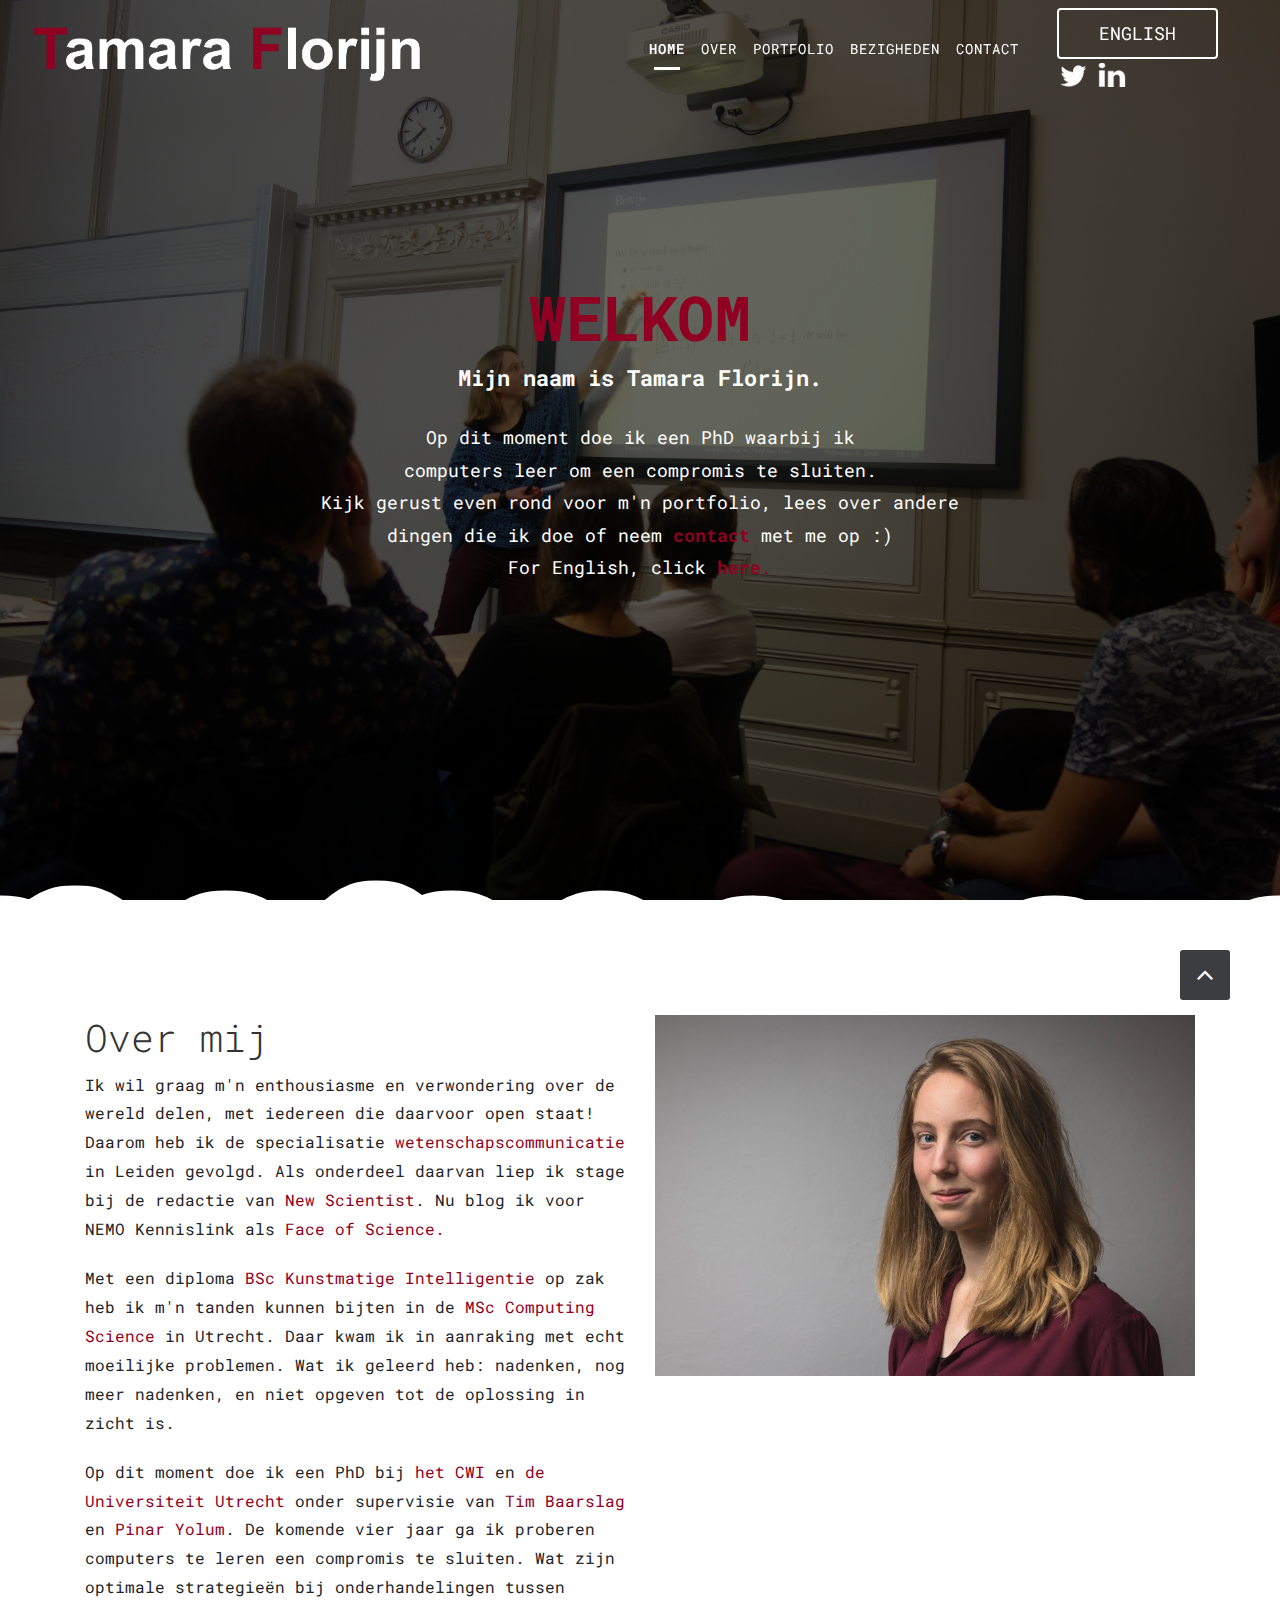
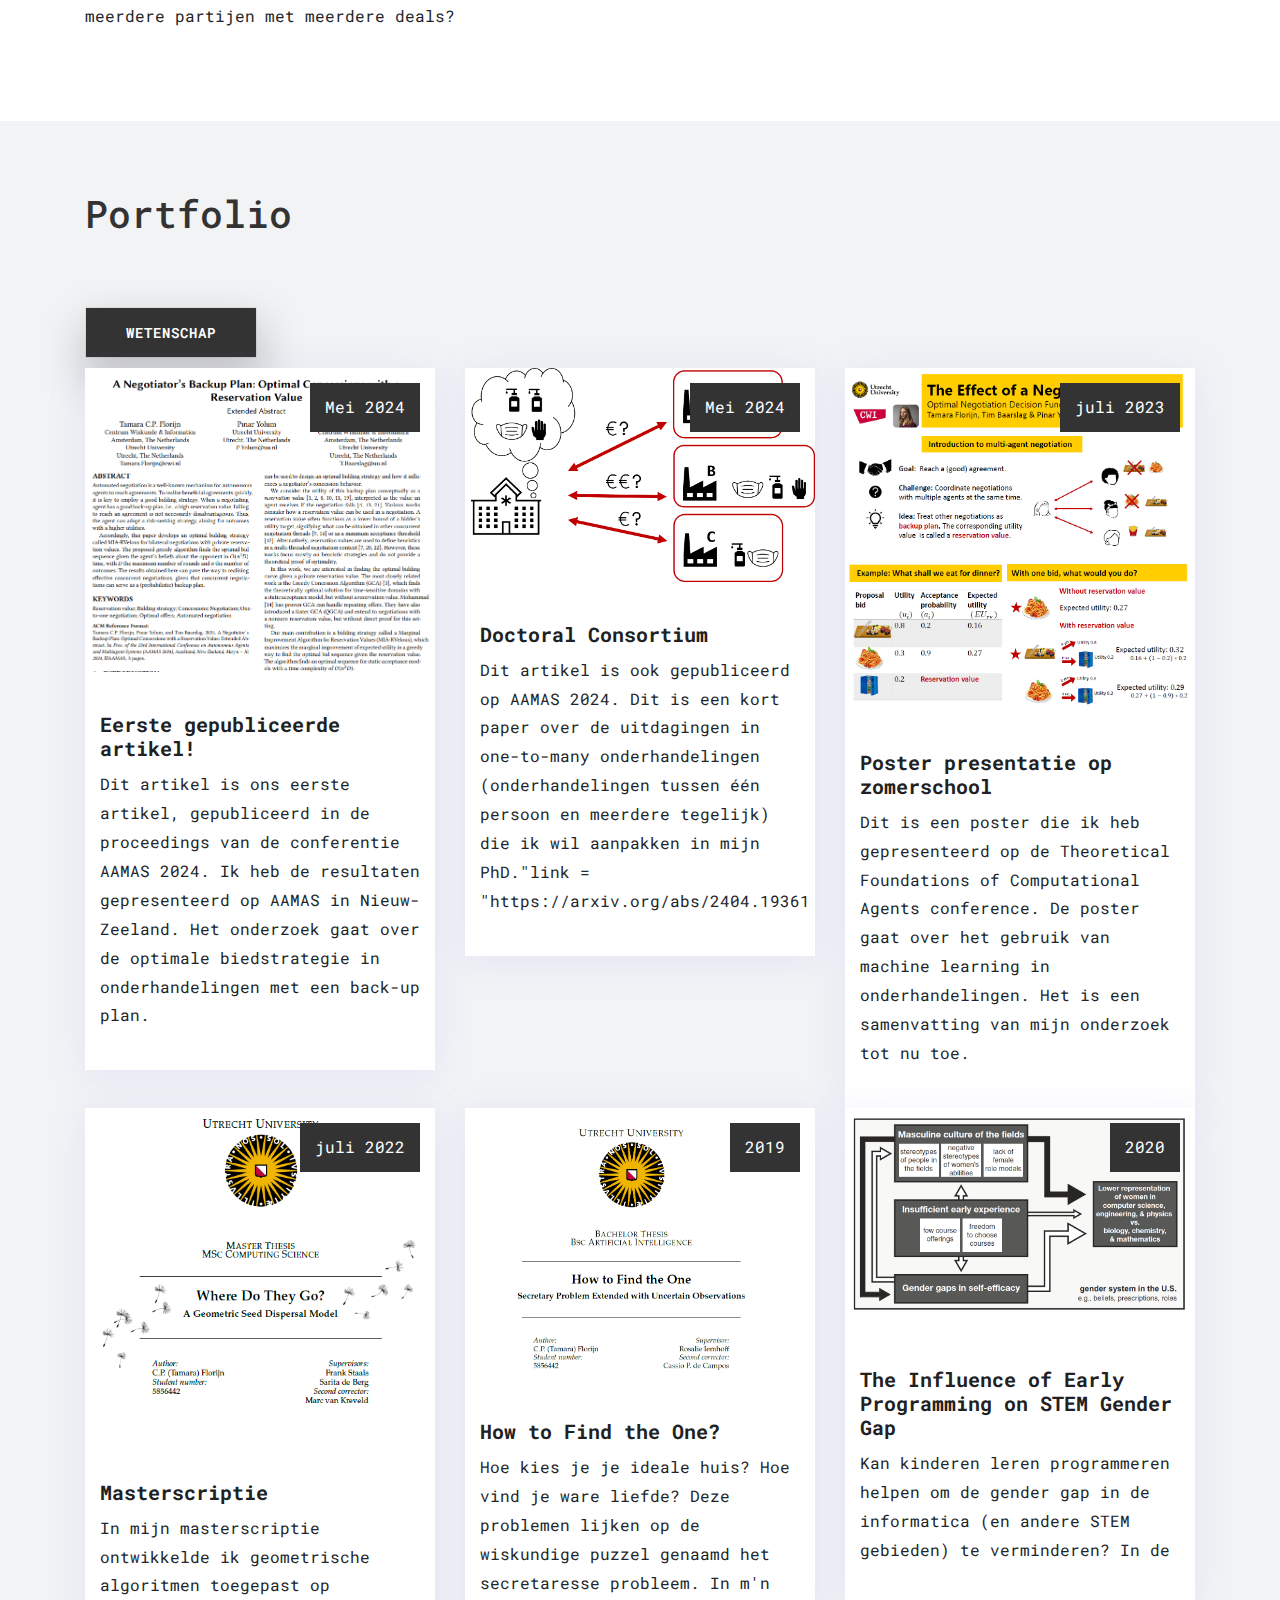
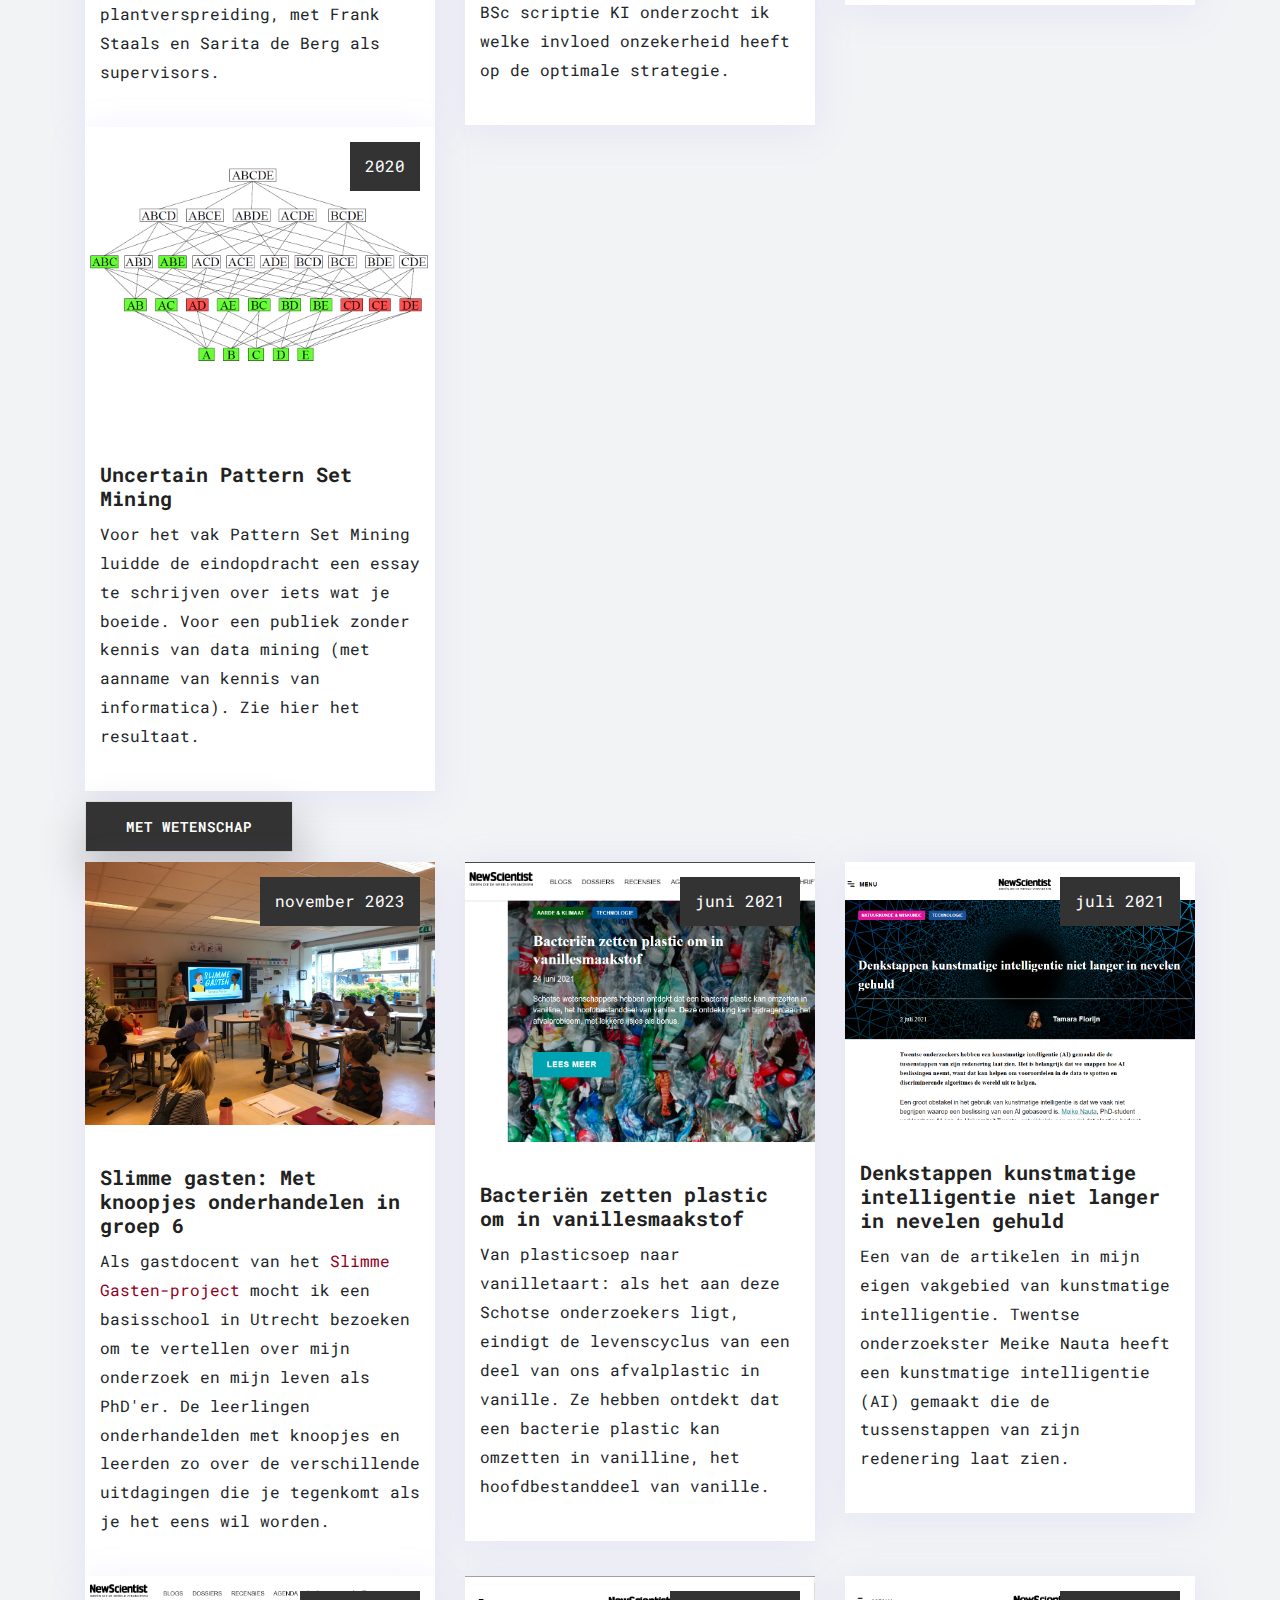
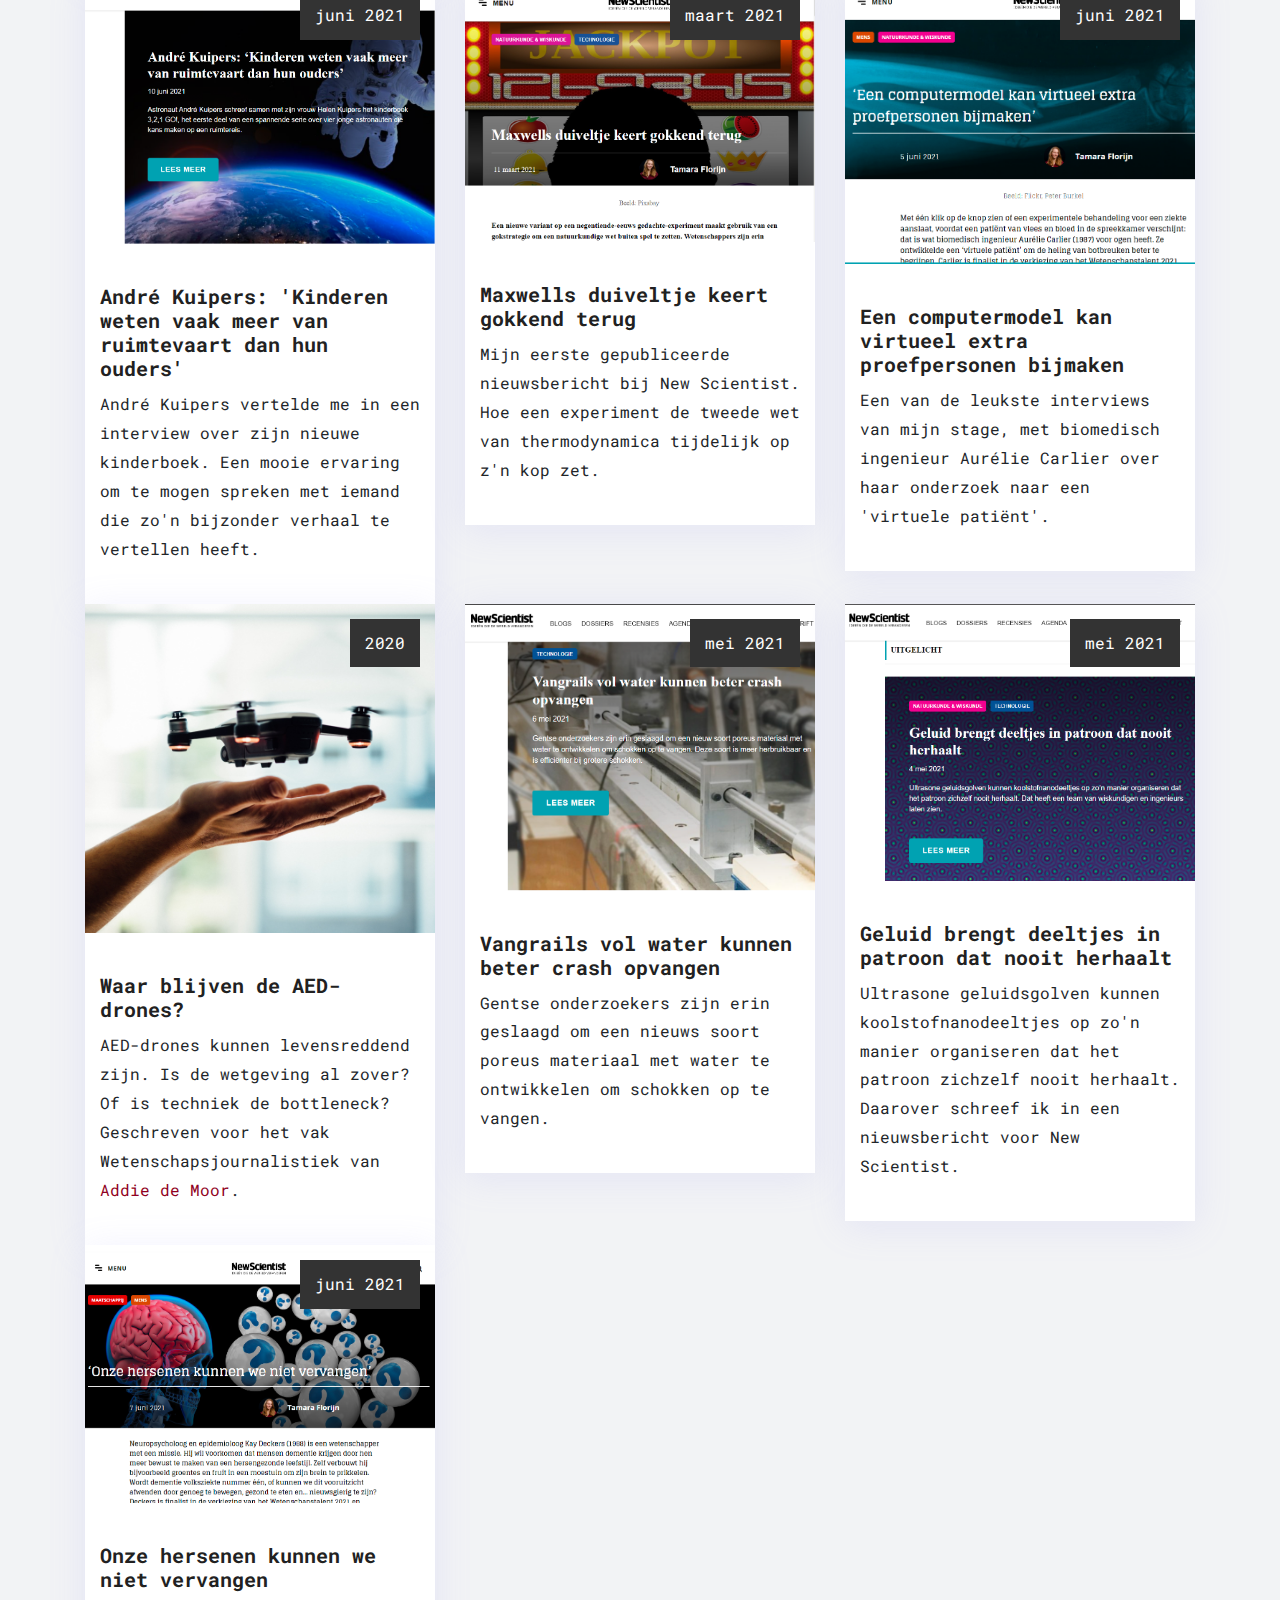
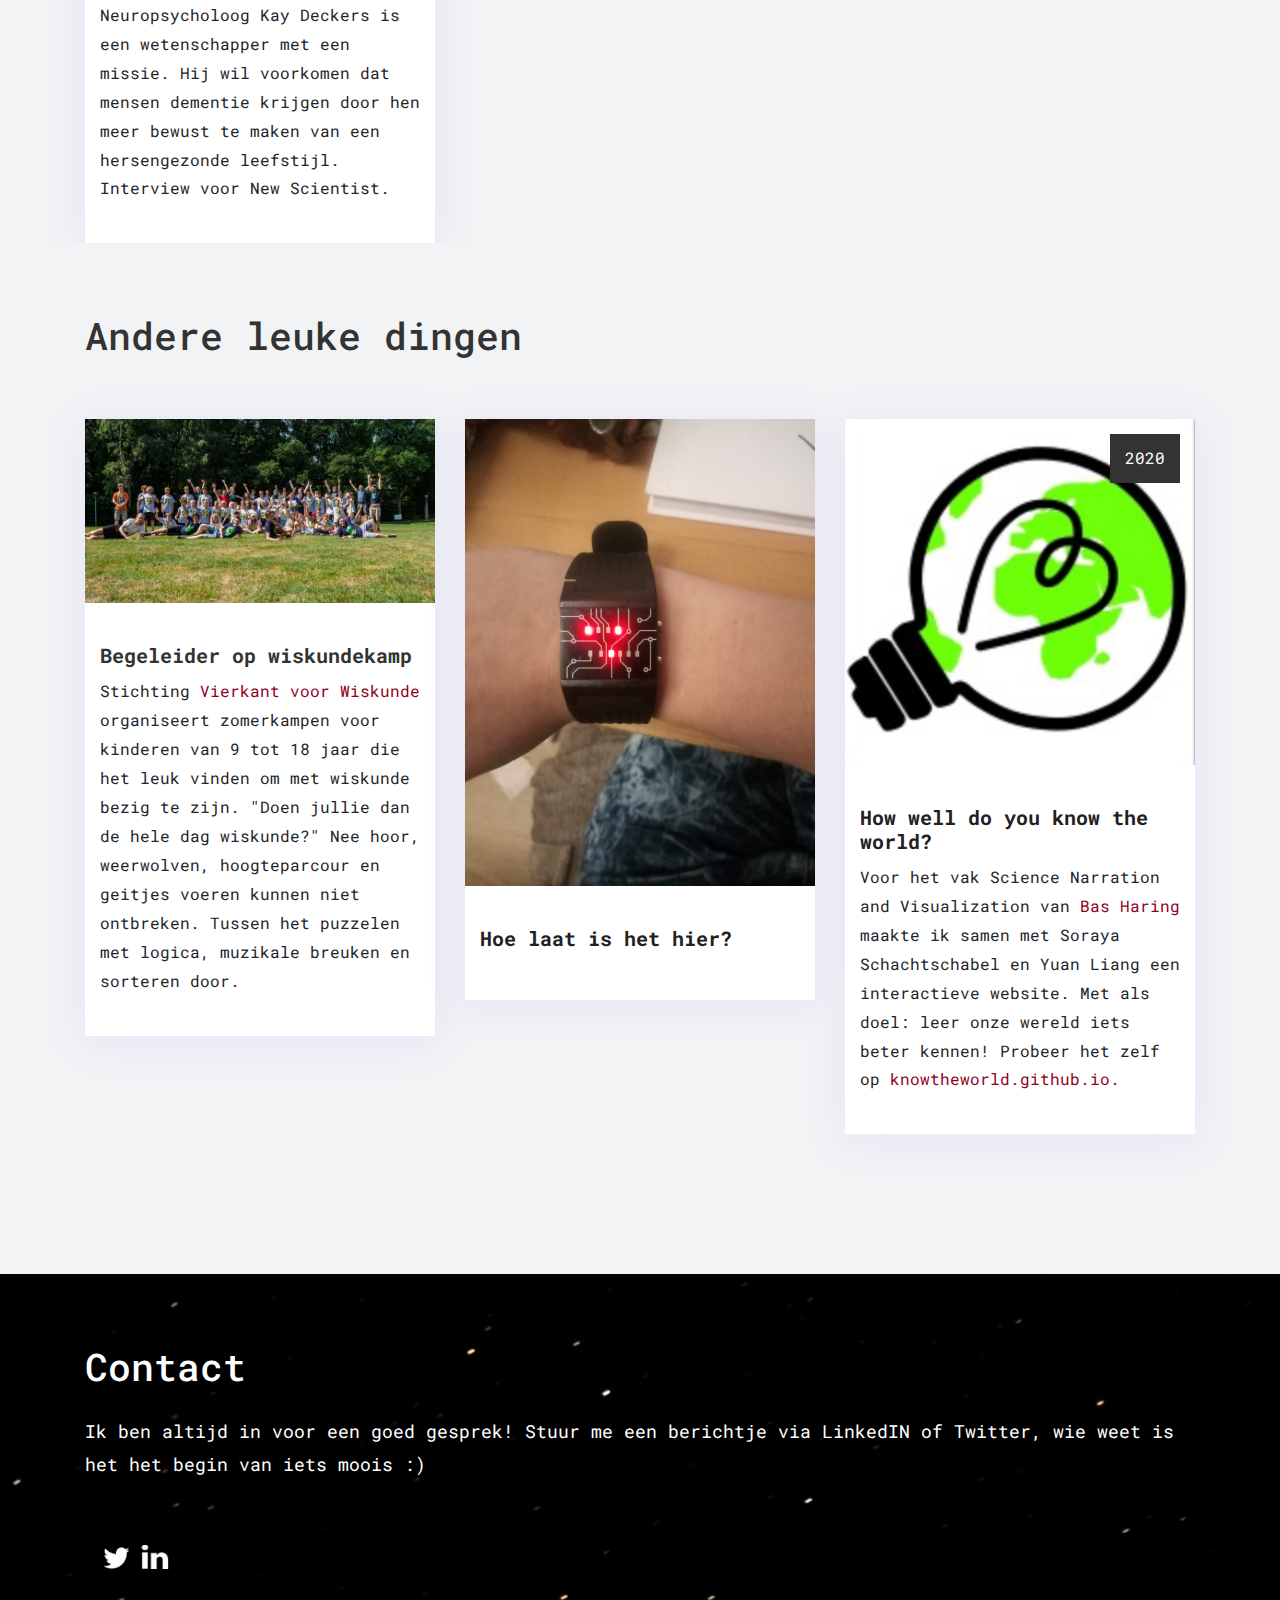
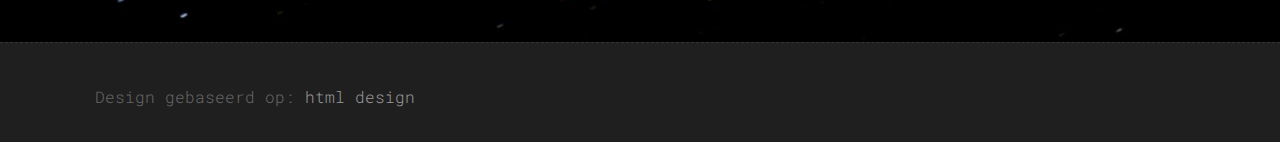
==== commit 0e548cb3: "Update index.html" ====
--- a/index.html
+++ b/index.html
@@ -123,7 +123,7 @@
           <div class="social_container">
             <div class="social_box">
 			           
-        <a class = "btn btn-light " href="https://tamaracki.github.io/tamaraCKI.github.io/EN/index.html" onclick="changeLanguage('en')" style="color: #ffffff">ENGLISH</a>
+        <a class = "btn btn-light " href="en/en-index.html" onclick="changeLanguage('en')" style="color: #ffffff">ENGLISH</a>
               <a href="https://twitter.com/TamaraFlorijn" target="_blank">
                 <img src="images/twitter.png" alt="" />
               </a>
@@ -153,7 +153,7 @@
 			<h1 style="color: #900022;"> Welkom <br></h1>
       <h2 style="color: #ffffff"> <b> Mijn naam is Tamara Florijn.</b> </h2>
 			<p> Op dit moment doe ik een PhD waarbij ik <br> computers leer om een compromis te sluiten. <br> Kijk gerust even rond
-        voor m'n portfolio,  lees over andere <br> dingen die ik doe of neem <a href="#contact"> <key> <strong> contact </strong> </key> </a> met me op :) <br> For English, click <a href="./en/index.html"> <key> <strong> here</strong>. </p>
+        voor m'n portfolio,  lees over andere <br> dingen die ik doe of neem <a href="#contact"> <key> <strong> contact </strong> </key> </a> met me op :) <br> For English, click <a href="en/en-index.html"> <key> <strong> here</strong>. </p>
 		</div>
 	</section>
 
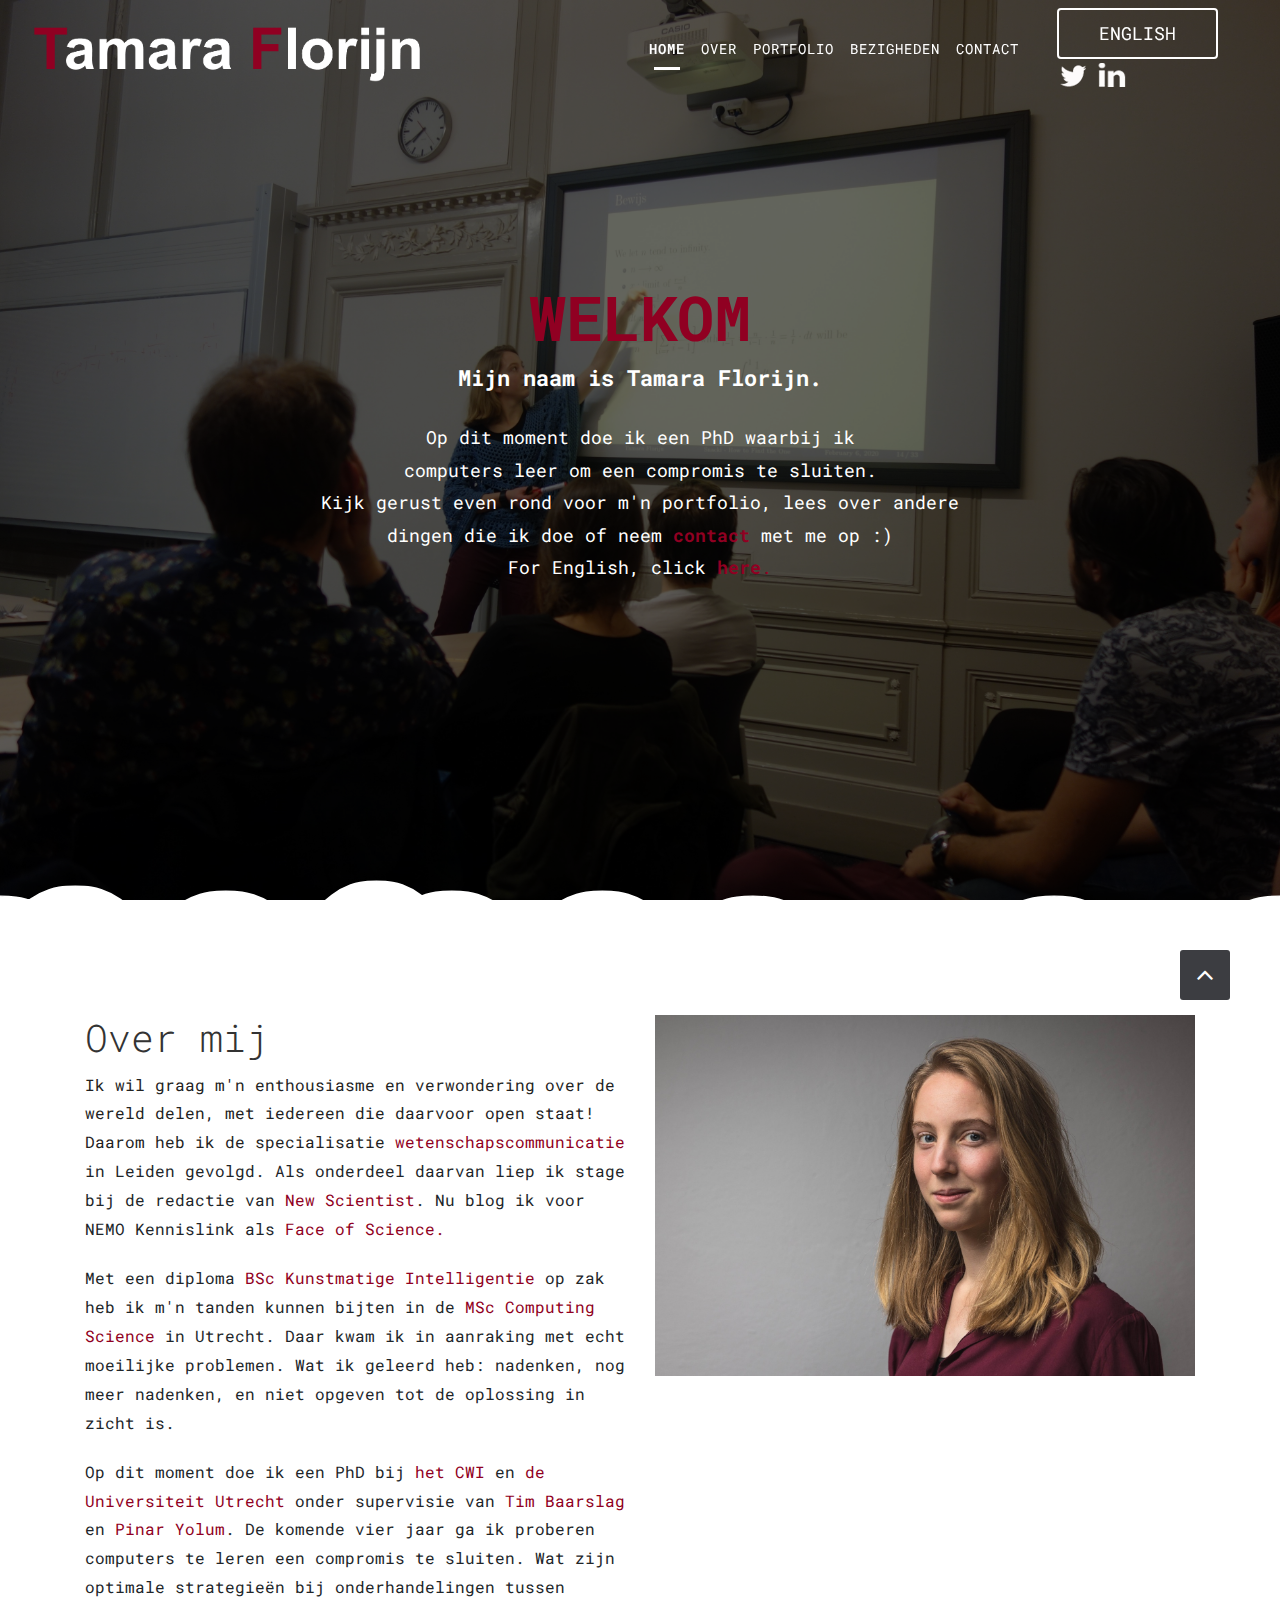
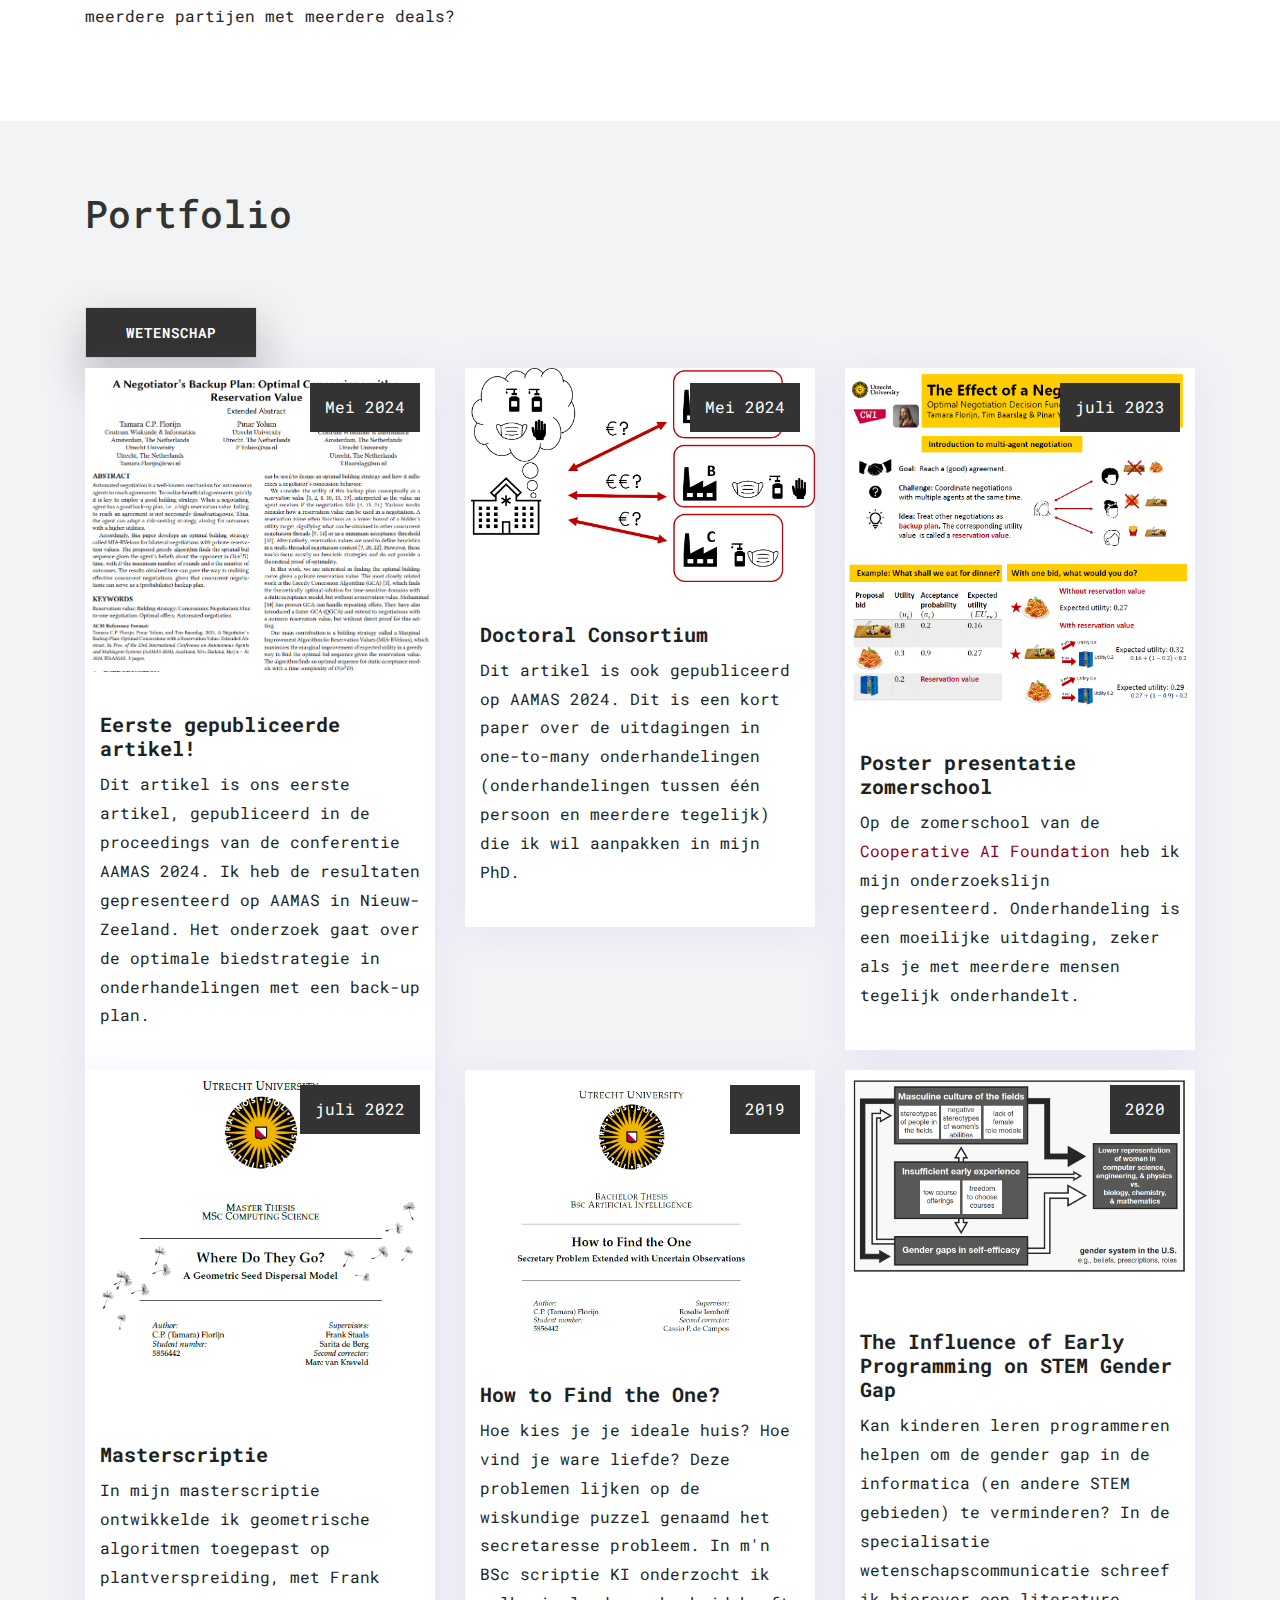
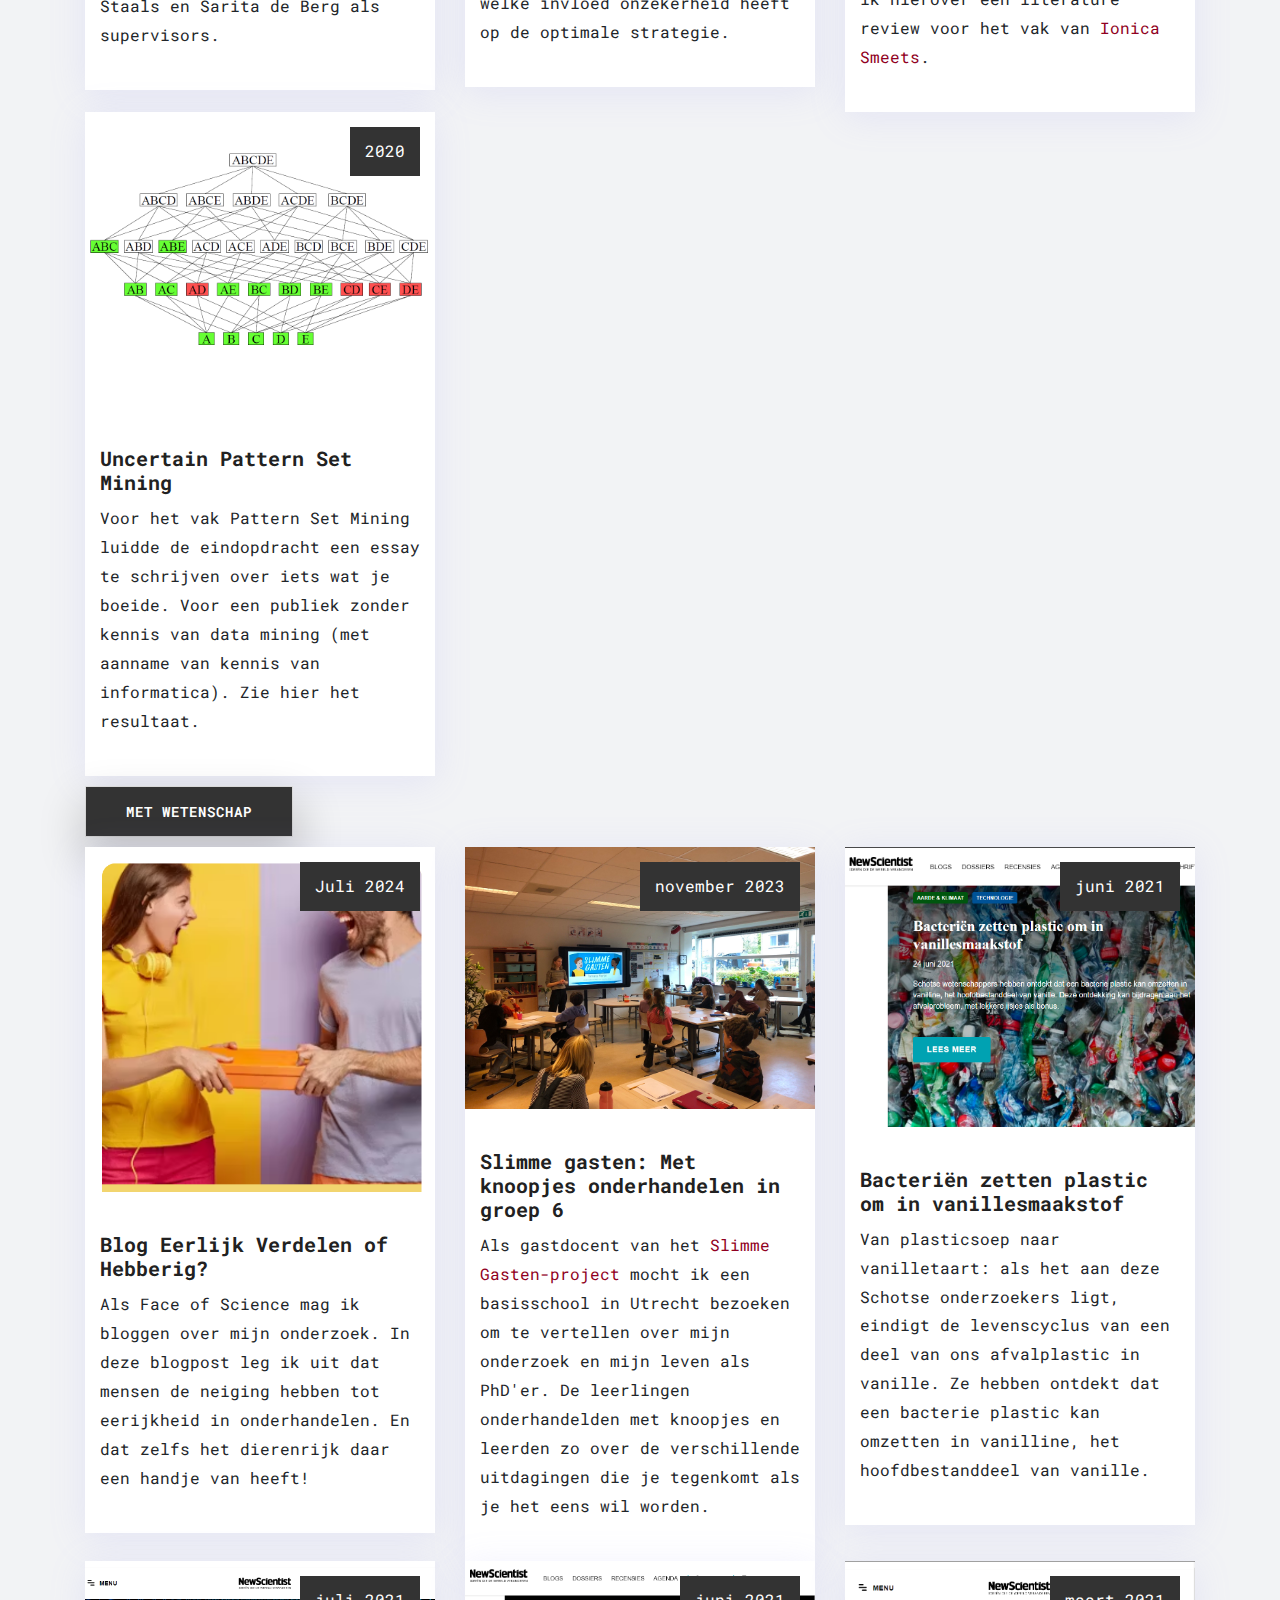
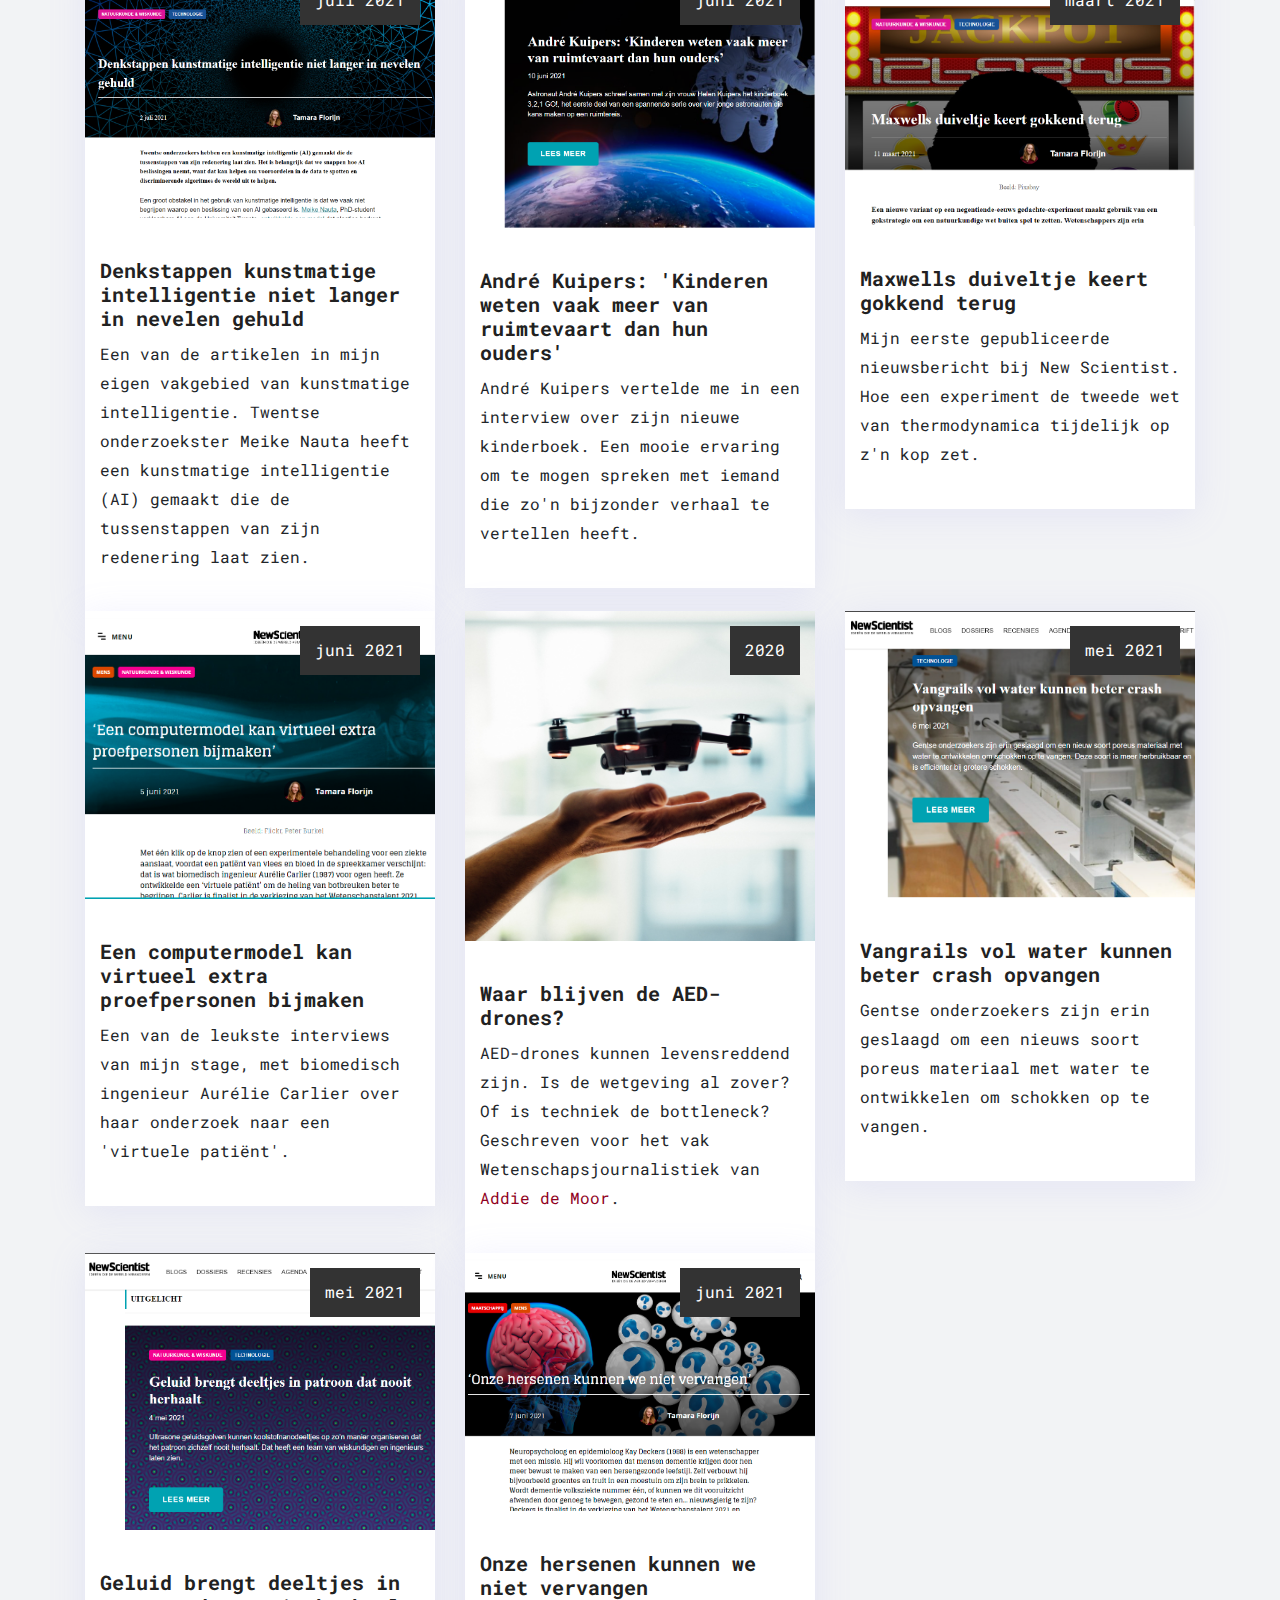
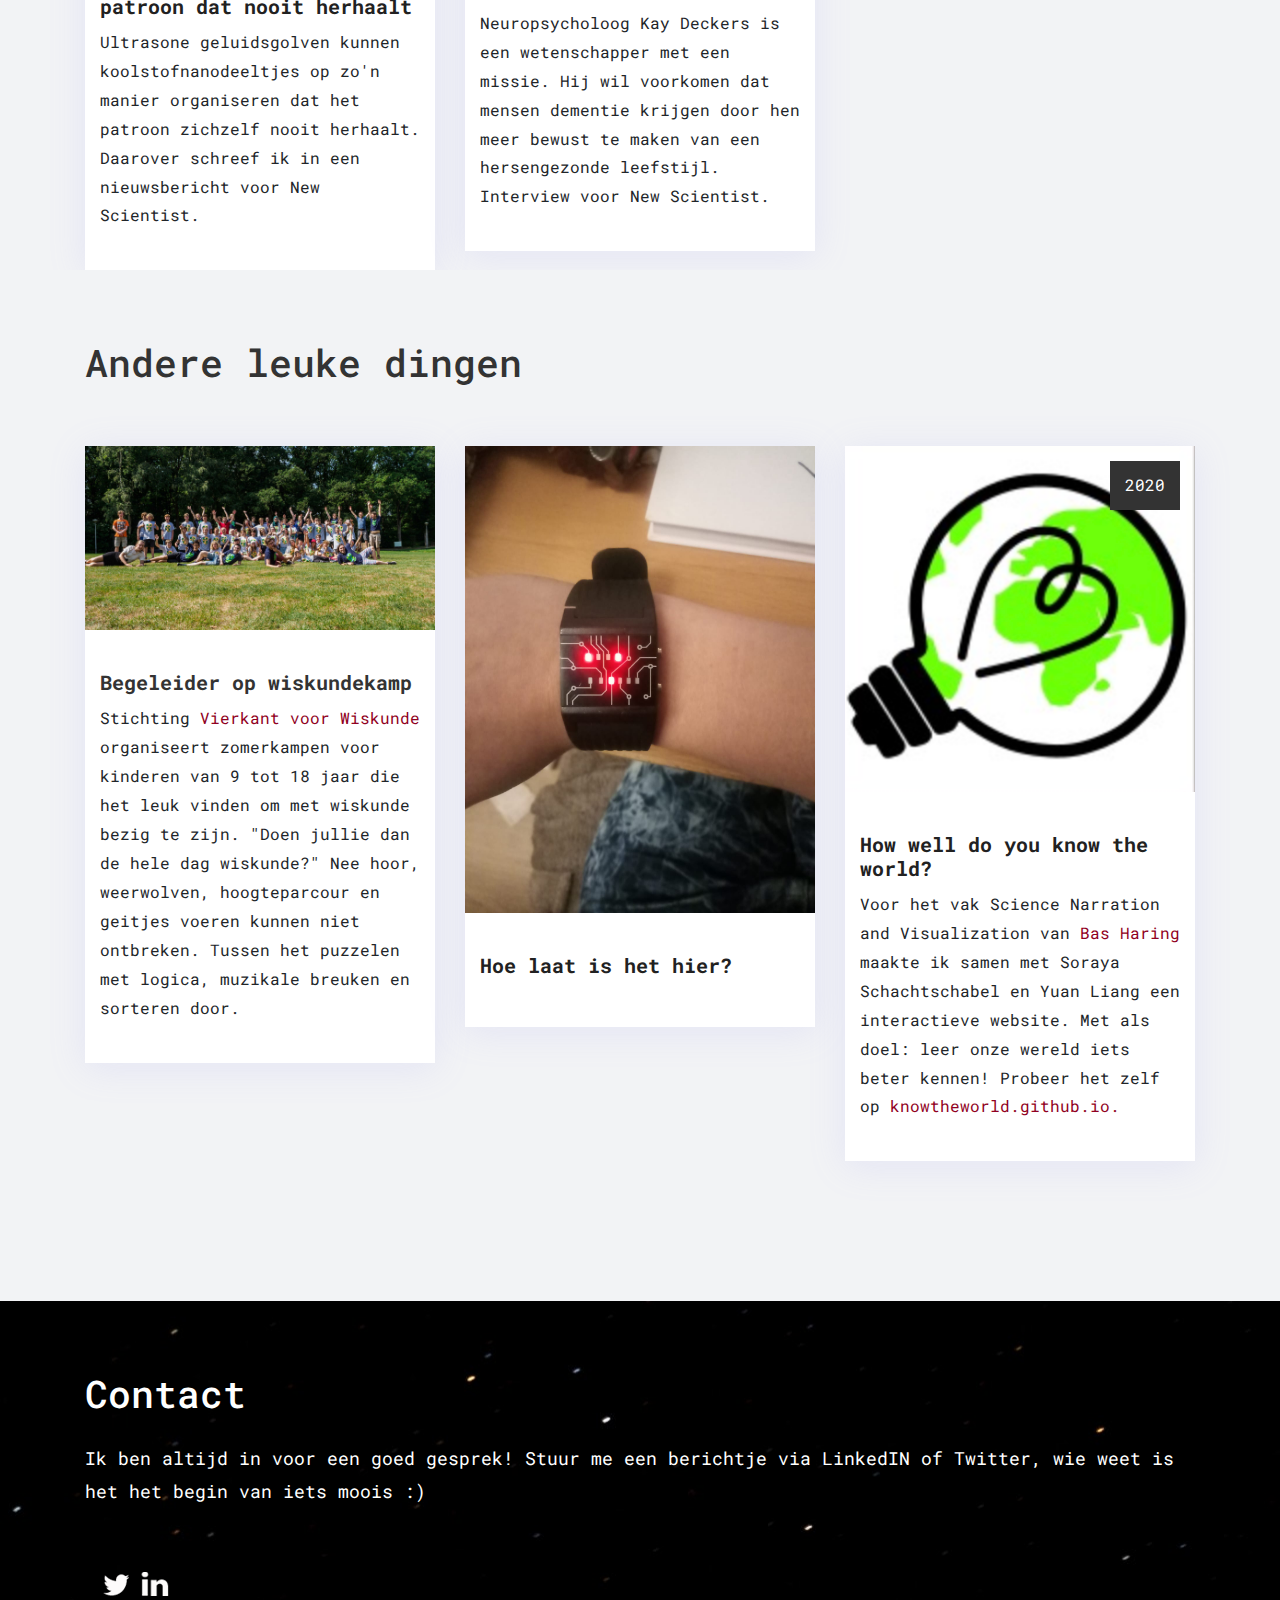
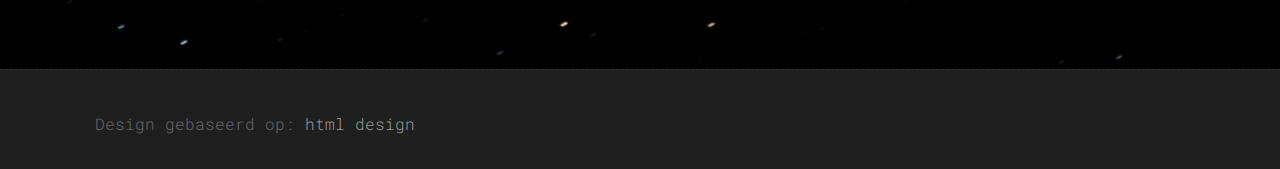
==== commit 8a2a6a54: "Update" ====
--- a/index.html
+++ b/index.html
@@ -122,8 +122,8 @@
 		
           <div class="social_container">
             <div class="social_box">
-			           
-        <a class = "btn btn-light " href="en/en-index.html" onclick="changeLanguage('en')" style="color: #ffffff">ENGLISH</a>
+
+        <a class = "btn btn-light " href="EN.html" onclick="changeLanguage('en')" style="color: #ffffff">ENGLISH</a>
               <a href="https://twitter.com/TamaraFlorijn" target="_blank">
                 <img src="images/twitter.png" alt="" />
               </a>
@@ -224,7 +224,7 @@
 			</div>
 			</div>
 
-		<div class="container">
+<div class="container">
 <div class="row">
 <div class="col-md-4 col-sm-6">
             <div class="post-box">
@@ -258,7 +258,7 @@
                     <div class="post-info">
                         <h4><a href= "https://www.ifaamas.org/Proceedings/aamas2024/pdfs/p2734.pdf" target="_blank"> <b> Doctoral Consortium </b> </a> </h4>
                         <p>
-                        Dit artikel is ook gepubliceerd op AAMAS 2024. Dit is een kort paper over de uitdagingen in one-to-many onderhandelingen (onderhandelingen tussen één persoon en meerdere tegelijk) die ik wil aanpakken in mijn PhD."link = "https://arxiv.org/abs/2404.19361
+                        Dit artikel is ook gepubliceerd op AAMAS 2024. Dit is een kort paper over de uitdagingen in one-to-many onderhandelingen (onderhandelingen tussen één persoon en meerdere tegelijk) die ik wil aanpakken in mijn PhD.
                         </p>
                     </div>
             </div>
@@ -275,9 +275,9 @@
                     </div>
                 </a>
                     <div class="post-info">
-                        <h4><a href= "Poster_TF_CAIF.pdf" target="_blank"> <b> Poster presentatie op zomerschool </b> </a> </h4>
-                        <p>
-                        Dit is een poster die ik heb gepresenteerd op de Theoretical Foundations of Computational Agents conference. De poster gaat over het gebruik van machine learning in onderhandelingen. Het is een samenvatting van mijn onderzoek tot nu toe.
+                        <h4><a href= "Poster_TF_CAIF.pdf" target="_blank"> <b> Poster presentatie zomerschool </b> </a> </h4>
+                        <p>
+                        Op de zomerschool van de <a href="https://www.cooperativeai.com/foundation" target="_blank"> <key>Cooperative AI Foundation </key></a> heb ik mijn onderzoekslijn gepresenteerd. Onderhandeling is een moeilijke uitdaging, zeker als je met meerdere mensen tegelijk onderhandelt.
                         </p>
                     </div>
             </div>
@@ -337,7 +337,7 @@
                     <div class="post-info">
                         <h4><a href= "uploads/Literature_review_Tamara_Florijn.pdf" target="_blank"> <b> The Influence of Early Programming on STEM Gender Gap </b> </a> </h4>
                         <p>
-                        Kan kinderen leren programmeren helpen om de gender gap in de informatica (en andere STEM gebieden) te verminderen? In de
+                        Kan kinderen leren programmeren helpen om de gender gap in de informatica (en andere STEM gebieden) te verminderen? In de specialisatie wetenschapscommunicatie schreef ik hierover een literature review voor het vak van <a href= "https://www.ionica.nl/" target="_blank"> <key> Ionica Smeets</key></a>.
                         </p>
                     </div>
             </div>
@@ -378,6 +378,25 @@
 			<div class="row">
 <div class="col-md-4 col-sm-6">
             <div class="post-box">
+                <a href="https://www.nemokennislink.nl/publicaties/eerlijk-verdelen-of-hebberig/" target="_blank">
+                    <div class="post-thumb">
+                        <img src="uploads/blogEerlijkverdelen.png" class="img-fluid" alt="post-img" />
+                        <div class="date">
+                            <span>Juli 2024</span>
+                        </div>
+                    </div>
+                </a>
+                    <div class="post-info">
+                        <h4><a href= "https://www.nemokennislink.nl/publicaties/eerlijk-verdelen-of-hebberig/" target="_blank"> <b> Blog Eerlijk Verdelen of Hebberig? </b> </a> </h4>
+                        <p>
+                        Als Face of Science mag ik bloggen over mijn onderzoek. In deze blogpost leg ik uit dat mensen de neiging hebben tot eerijkheid in onderhandelen. En dat zelfs het dierenrijk daar een handje van heeft!
+                        </p>
+                    </div>
+            </div>
+        </div>
+
+<div class="col-md-4 col-sm-6">
+            <div class="post-box">
                 <a href="https://www.uu.nl/onderwijs/wetenschapsknooppunt/basisonderwijs/slimme-gasten" target="_blank">
                     <div class="post-thumb">
                         <img src="uploads/Slimmegasten_pub.jpg" class="img-fluid" alt="post-img" />
@@ -409,25 +428,6 @@
                         <h4><a href= "https://www.newscientist.nl/nieuws/bacterien-zetten-plastic-om-in-vanillesmaakstof/" target="_blank"> <b> Bacteriën zetten plastic om in vanillesmaakstof </b> </a> </h4>
                         <p>
                         Van plasticsoep naar vanilletaart: als het aan deze Schotse onderzoekers ligt, eindigt de levenscyclus van een deel van ons afvalplastic in vanille. Ze hebben ontdekt dat een bacterie plastic kan omzetten in vanilline, het hoofdbestanddeel van vanille.
-                        </p>
-                    </div>
-            </div>
-        </div>
-
-<div class="col-md-4 col-sm-6">
-            <div class="post-box">
-                <a href="https://www.newscientist.nl/nieuws/denkstappen-kunstmatige-intelligentie-niet-langer-in-nevelen-gehuld/" target="_blank">
-                    <div class="post-thumb">
-                        <img src="uploads/nb-ki.png" class="img-fluid" alt="post-img" />
-                        <div class="date">
-                            <span>juli 2021</span>
-                        </div>
-                    </div>
-                </a>
-                    <div class="post-info">
-                        <h4><a href= "https://www.newscientist.nl/nieuws/denkstappen-kunstmatige-intelligentie-niet-langer-in-nevelen-gehuld/" target="_blank"> <b> Denkstappen kunstmatige intelligentie niet langer in nevelen gehuld </b> </a> </h4>
-                        <p>
-                        Een van de artikelen in mijn eigen vakgebied van kunstmatige intelligentie. Twentse onderzoekster Meike Nauta heeft een kunstmatige intelligentie (AI) gemaakt die de tussenstappen van zijn redenering laat zien.
                         </p>
                     </div>
             </div>
@@ -438,6 +438,25 @@
         <div class="row">
 <div class="col-md-4 col-sm-6">
             <div class="post-box">
+                <a href="https://www.newscientist.nl/nieuws/denkstappen-kunstmatige-intelligentie-niet-langer-in-nevelen-gehuld/" target="_blank">
+                    <div class="post-thumb">
+                        <img src="uploads/nb-ki.png" class="img-fluid" alt="post-img" />
+                        <div class="date">
+                            <span>juli 2021</span>
+                        </div>
+                    </div>
+                </a>
+                    <div class="post-info">
+                        <h4><a href= "https://www.newscientist.nl/nieuws/denkstappen-kunstmatige-intelligentie-niet-langer-in-nevelen-gehuld/" target="_blank"> <b> Denkstappen kunstmatige intelligentie niet langer in nevelen gehuld </b> </a> </h4>
+                        <p>
+                        Een van de artikelen in mijn eigen vakgebied van kunstmatige intelligentie. Twentse onderzoekster Meike Nauta heeft een kunstmatige intelligentie (AI) gemaakt die de tussenstappen van zijn redenering laat zien.
+                        </p>
+                    </div>
+            </div>
+        </div>
+
+<div class="col-md-4 col-sm-6">
+            <div class="post-box">
                 <a href="https://www.newscientist.nl/opinie/andre-kuipers-kinderen-weten-vaak-meer-van-ruimtevaart-dan-hun-ouders/" target="_blank">
                     <div class="post-thumb">
                         <img src="uploads/AndreKuipers.png" class="img-fluid" alt="post-img" />
@@ -469,25 +488,6 @@
                         <h4><a href= "https://www.newscientist.nl/nieuws/maxwells-duiveltje-keert-gokkend-terug/" target="_blank"> <b> Maxwells duiveltje keert gokkend terug </b> </a> </h4>
                         <p>
                         Mijn eerste gepubliceerde nieuwsbericht bij New Scientist. Hoe een experiment de tweede wet van thermodynamica tijdelijk op z'n kop zet.
-                        </p>
-                    </div>
-            </div>
-        </div>
-
-<div class="col-md-4 col-sm-6">
-            <div class="post-box">
-                <a href="https://newscientist.nl/nieuws/een-computermodel-kan-virtueel-extra-proefpersonen-bijmaken/" target="_blank">
-                    <div class="post-thumb">
-                        <img src="uploads/computermodel.png" class="img-fluid" alt="post-img" />
-                        <div class="date">
-                            <span>juni 2021</span>
-                        </div>
-                    </div>
-                </a>
-                    <div class="post-info">
-                        <h4><a href= "https://newscientist.nl/nieuws/een-computermodel-kan-virtueel-extra-proefpersonen-bijmaken/" target="_blank"> <b> Een computermodel kan virtueel extra proefpersonen bijmaken </b> </a> </h4>
-                        <p>
-                        Een van de leukste interviews van mijn stage, met biomedisch ingenieur Aurélie Carlier over haar onderzoek naar een 'virtuele patiënt'.
                         </p>
                     </div>
             </div>
@@ -498,6 +498,25 @@
         <div class="row">
 <div class="col-md-4 col-sm-6">
             <div class="post-box">
+                <a href="https://newscientist.nl/nieuws/een-computermodel-kan-virtueel-extra-proefpersonen-bijmaken/" target="_blank">
+                    <div class="post-thumb">
+                        <img src="uploads/computermodel.png" class="img-fluid" alt="post-img" />
+                        <div class="date">
+                            <span>juni 2021</span>
+                        </div>
+                    </div>
+                </a>
+                    <div class="post-info">
+                        <h4><a href= "https://newscientist.nl/nieuws/een-computermodel-kan-virtueel-extra-proefpersonen-bijmaken/" target="_blank"> <b> Een computermodel kan virtueel extra proefpersonen bijmaken </b> </a> </h4>
+                        <p>
+                        Een van de leukste interviews van mijn stage, met biomedisch ingenieur Aurélie Carlier over haar onderzoek naar een 'virtuele patiënt'.
+                        </p>
+                    </div>
+            </div>
+        </div>
+
+<div class="col-md-4 col-sm-6">
+            <div class="post-box">
                 <a href="uploads/Waar blijven de AED-drones - Tamara Florijn.pdf" target="_blank">
                     <div class="post-thumb">
                         <img src="uploads/drone.jpg" class="img-fluid" alt="post-img" />
@@ -529,25 +548,6 @@
                         <h4><a href= "https://www.newscientist.nl/nieuws/vangrails-vol-water-kunnen-beter-crash-opvangen/" target="_blank"> <b> Vangrails vol water kunnen beter crash opvangen </b> </a> </h4>
                         <p>
                         Gentse onderzoekers zijn erin geslaagd om een nieuws soort poreus materiaal met water te ontwikkelen om schokken op te vangen.
-                        </p>
-                    </div>
-            </div>
-        </div>
-
-<div class="col-md-4 col-sm-6">
-            <div class="post-box">
-                <a href="https://www.newscientist.nl/nieuws/geluid-brengt-deeltjes-in-patroon-dat-nooit-herhaalt/" target="_blank">
-                    <div class="post-thumb">
-                        <img src="uploads/nb-quasikristallen.png" class="img-fluid" alt="post-img" />
-                        <div class="date">
-                            <span>mei 2021</span>
-                        </div>
-                    </div>
-                </a>
-                    <div class="post-info">
-                        <h4><a href= "https://www.newscientist.nl/nieuws/geluid-brengt-deeltjes-in-patroon-dat-nooit-herhaalt/" target="_blank"> <b> Geluid brengt deeltjes in patroon dat nooit herhaalt </b> </a> </h4>
-                        <p>
-                        Ultrasone geluidsgolven kunnen koolstofnanodeeltjes op zo'n manier organiseren dat het patroon zichzelf nooit herhaalt. Daarover schreef ik in een nieuwsbericht voor New Scientist.
                         </p>
                     </div>
             </div>
@@ -558,6 +558,25 @@
         <div class="row">
 <div class="col-md-4 col-sm-6">
             <div class="post-box">
+                <a href="https://www.newscientist.nl/nieuws/geluid-brengt-deeltjes-in-patroon-dat-nooit-herhaalt/" target="_blank">
+                    <div class="post-thumb">
+                        <img src="uploads/nb-quasikristallen.png" class="img-fluid" alt="post-img" />
+                        <div class="date">
+                            <span>mei 2021</span>
+                        </div>
+                    </div>
+                </a>
+                    <div class="post-info">
+                        <h4><a href= "https://www.newscientist.nl/nieuws/geluid-brengt-deeltjes-in-patroon-dat-nooit-herhaalt/" target="_blank"> <b> Geluid brengt deeltjes in patroon dat nooit herhaalt </b> </a> </h4>
+                        <p>
+                        Ultrasone geluidsgolven kunnen koolstofnanodeeltjes op zo'n manier organiseren dat het patroon zichzelf nooit herhaalt. Daarover schreef ik in een nieuwsbericht voor New Scientist.
+                        </p>
+                    </div>
+            </div>
+        </div>
+
+<div class="col-md-4 col-sm-6">
+            <div class="post-box">
                 <a href="https://www.newscientist.nl/nieuws/onze-hersenen-kunnen-we-niet-vervangen/" target="_blank">
                     <div class="post-thumb">
                         <img src="uploads/hersengezondheid.png" class="img-fluid" alt="post-img" />
@@ -577,7 +596,6 @@
 
 </div> <!--end row-->
 </div> <!--end container-->
-
 
 
 
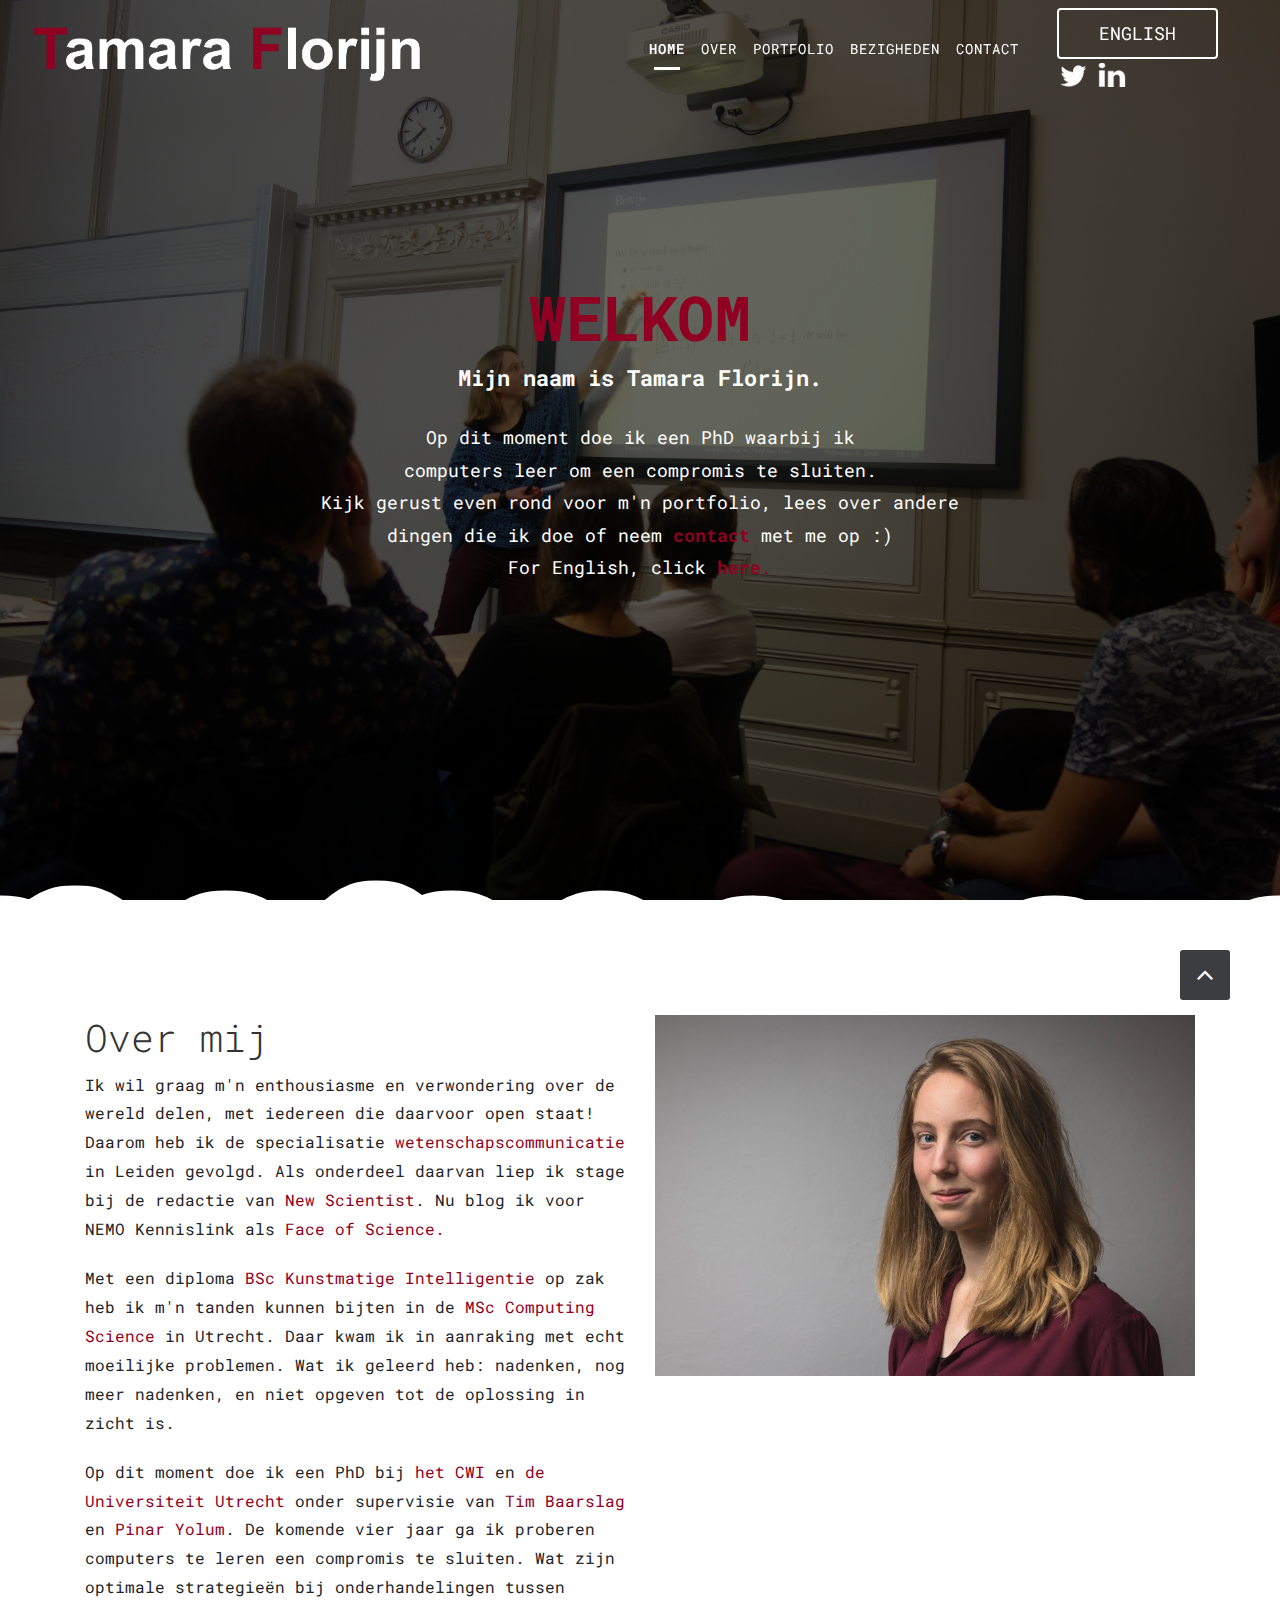
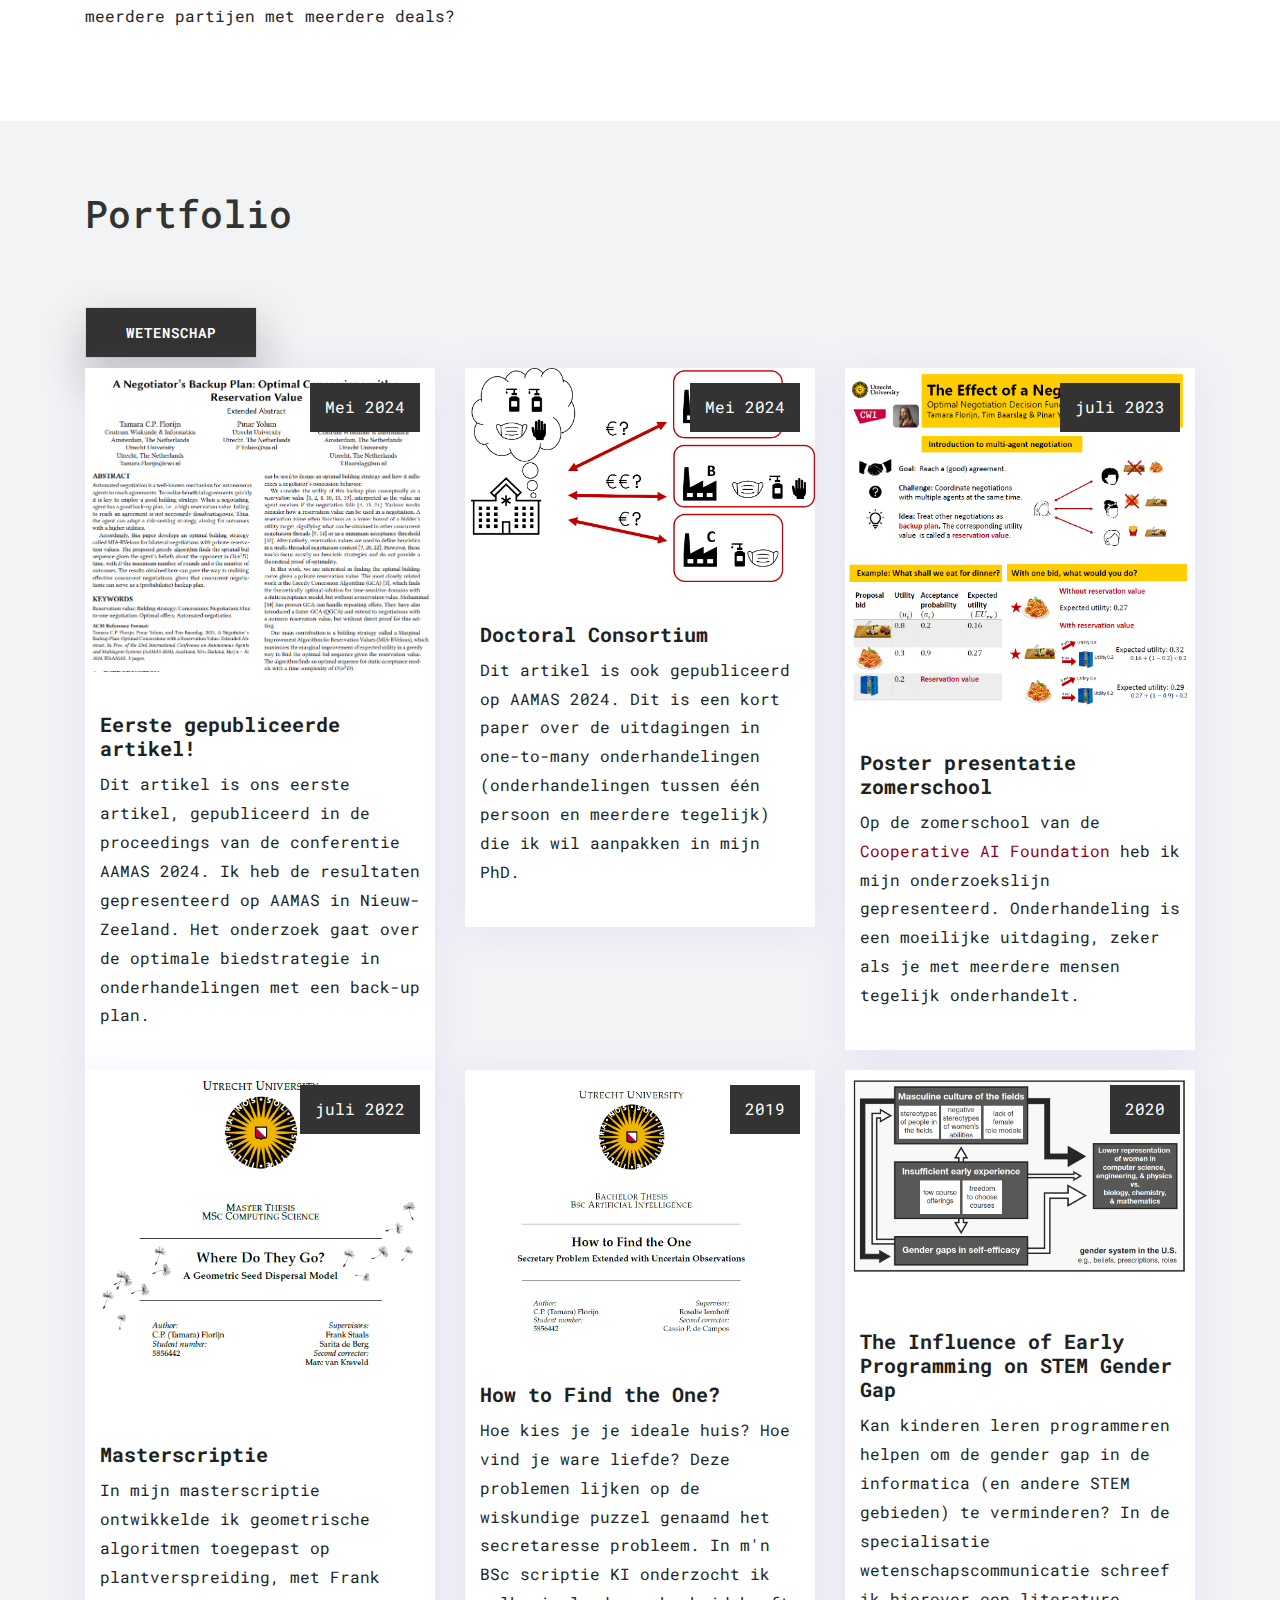
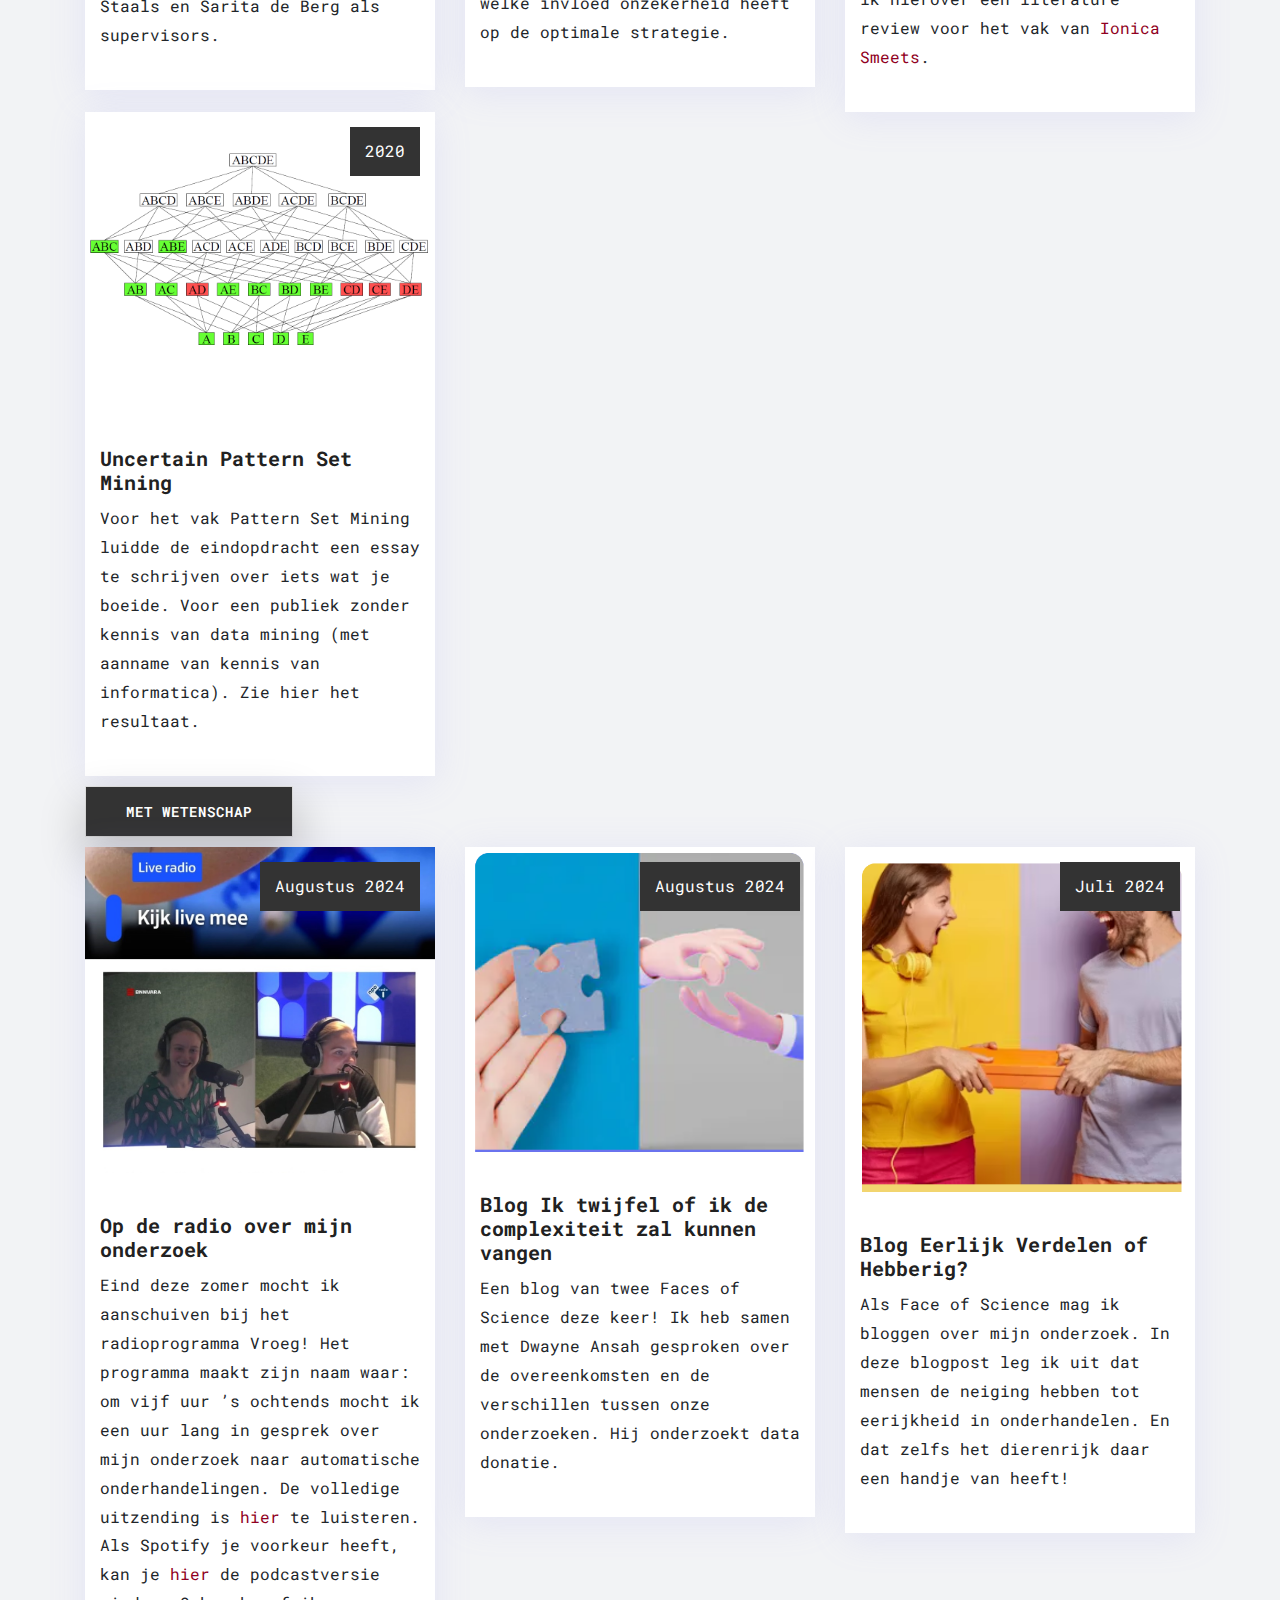
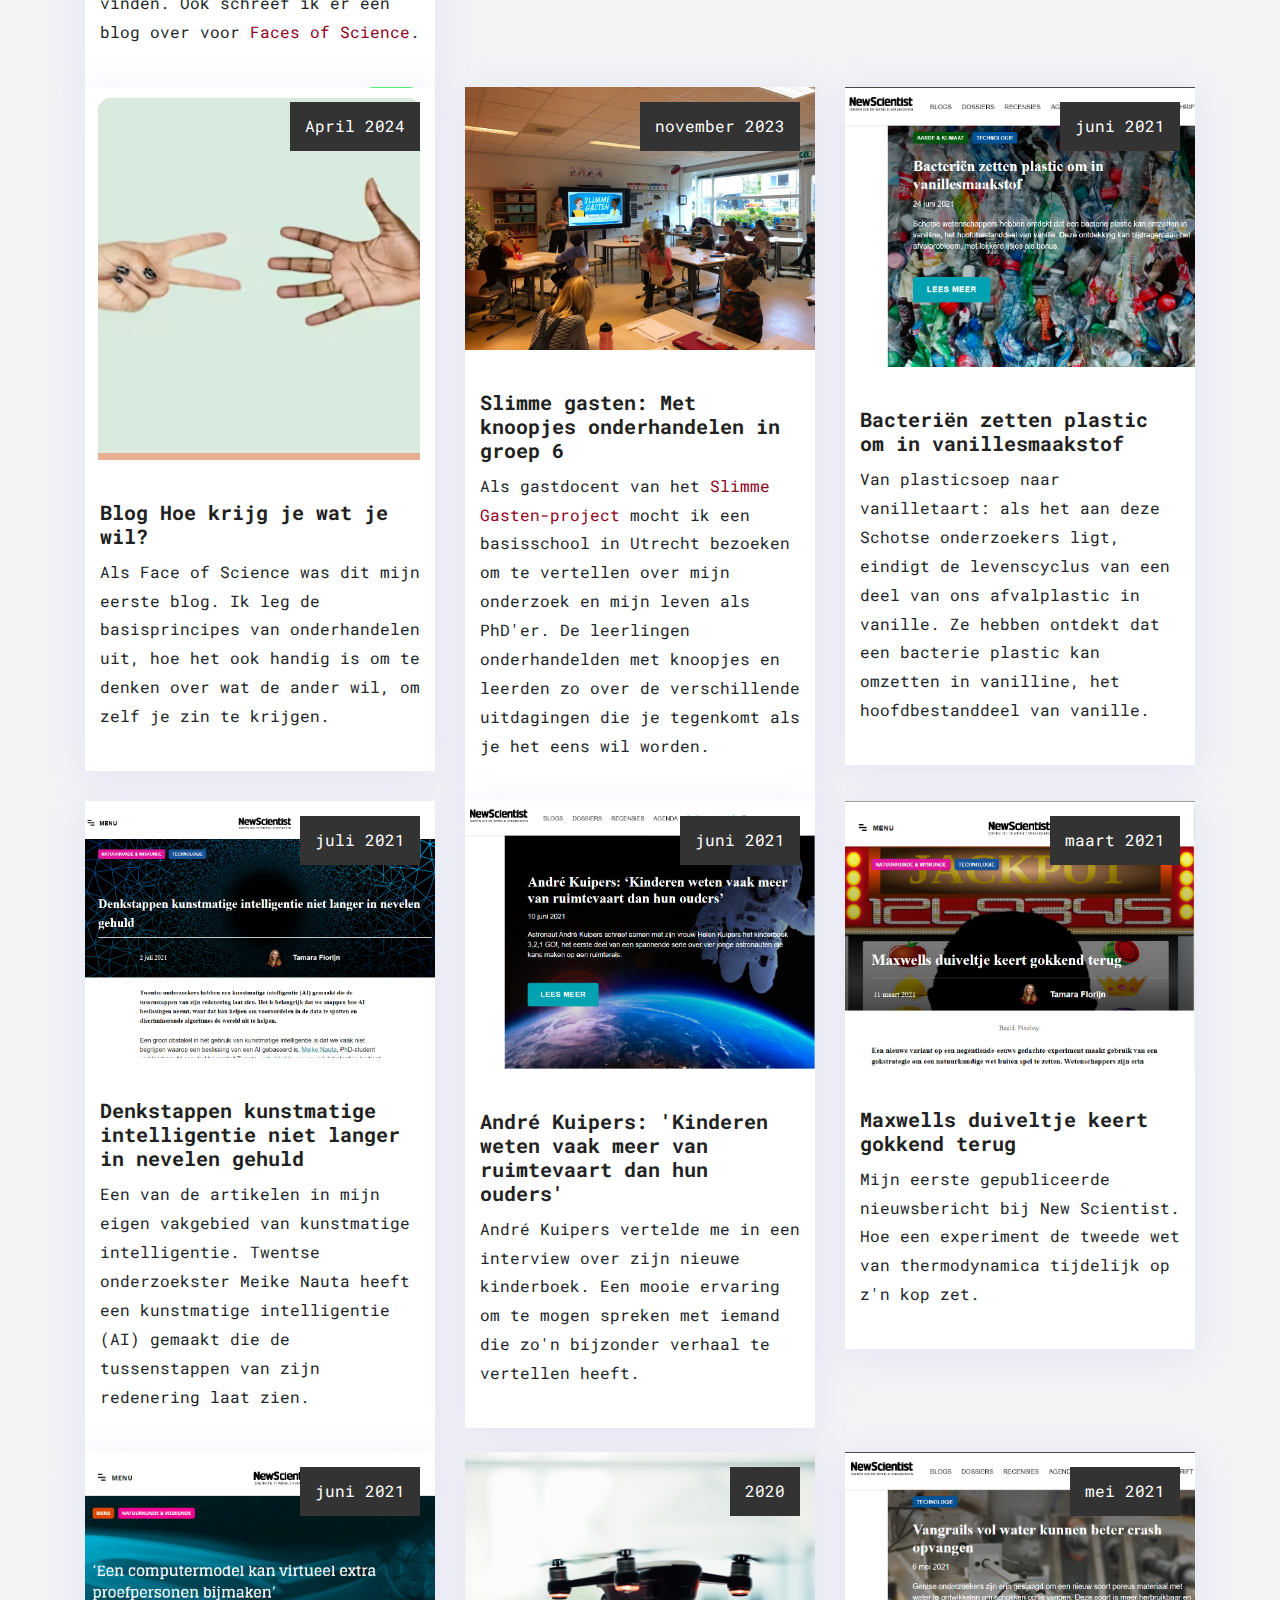
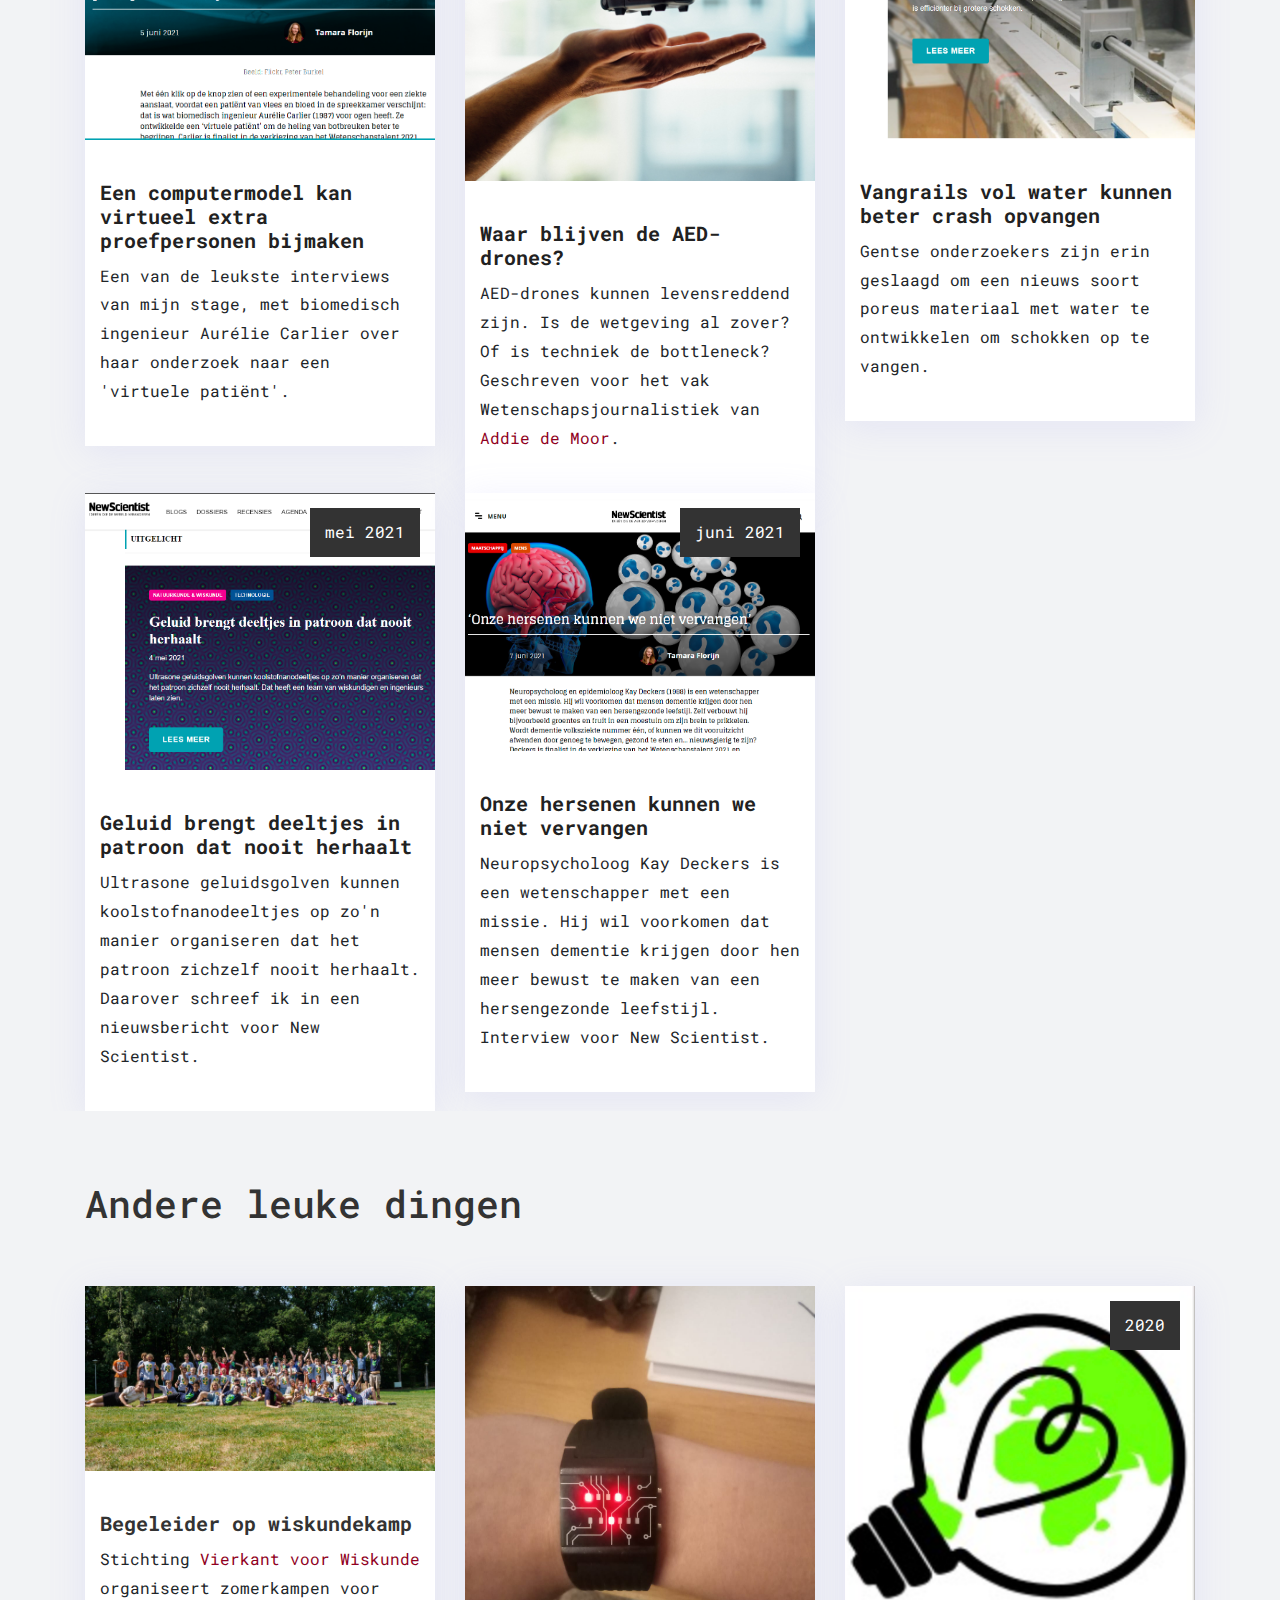
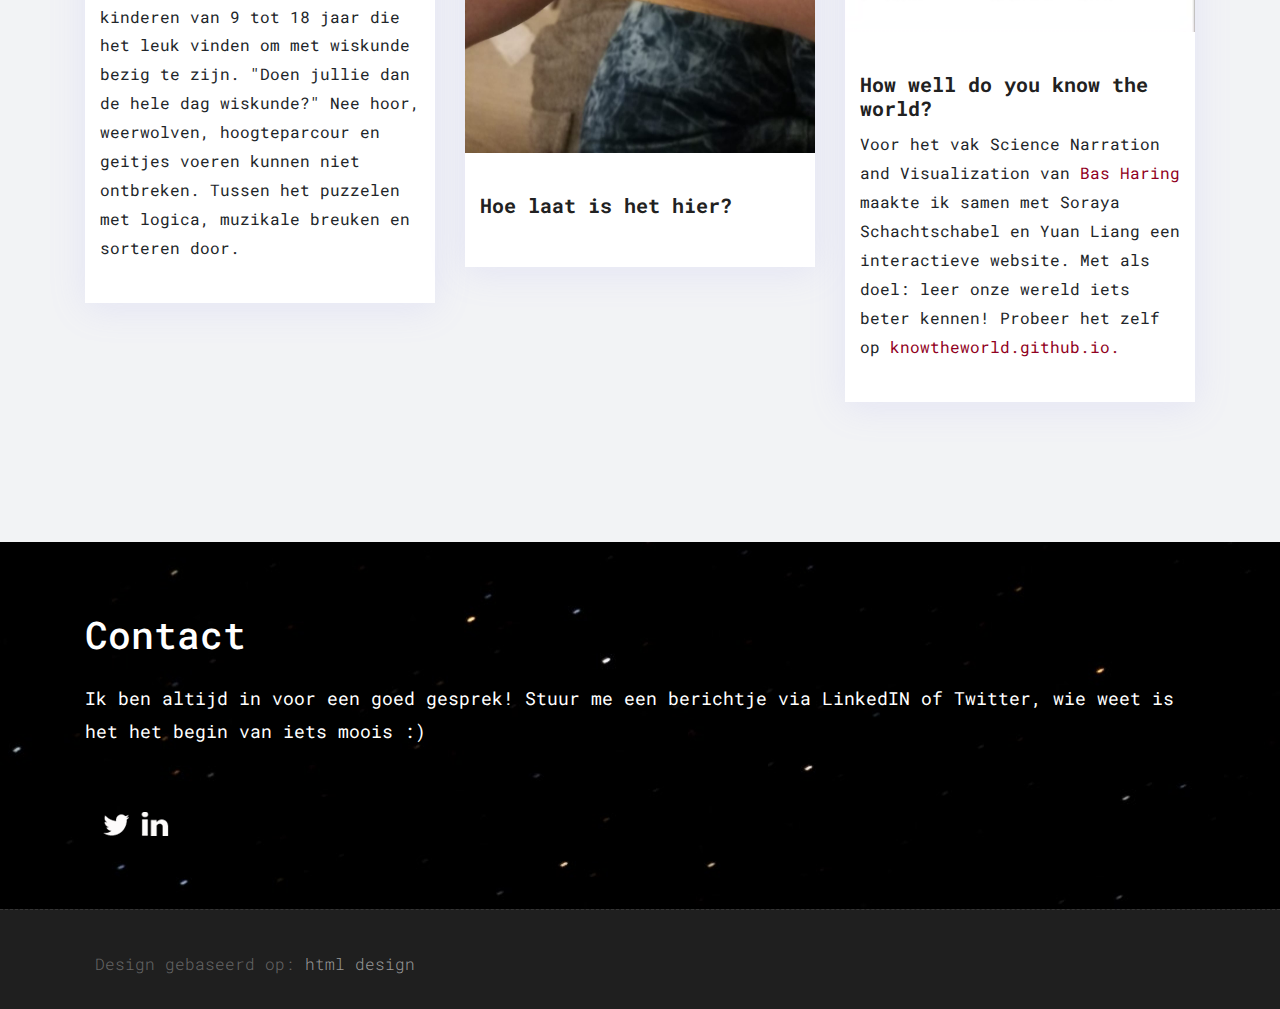
==== commit 193de7a4: "Added Radio" ====
--- a/index.html
+++ b/index.html
@@ -378,6 +378,44 @@
 			<div class="row">
 <div class="col-md-4 col-sm-6">
             <div class="post-box">
+                <a href="https://open.spotify.com/episode/2pOjshFQ55eBHLIEitA5wS" target="_blank">
+                    <div class="post-thumb">
+                        <img src="uploads/screenshot radio1.jpeg" class="img-fluid" alt="post-img" />
+                        <div class="date">
+                            <span>Augustus 2024</span>
+                        </div>
+                    </div>
+                </a>
+                    <div class="post-info">
+                        <h4><a href= "https://open.spotify.com/episode/2pOjshFQ55eBHLIEitA5wS" target="_blank"> <b> Op de radio over mijn onderzoek </b> </a> </h4>
+                        <p>
+                        Eind deze zomer mocht ik aanschuiven bij het radioprogramma Vroeg! Het programma maakt zijn naam waar: om vijf uur ’s ochtends mocht ik een uur lang in gesprek over mijn onderzoek naar automatische onderhandelingen. De volledige uitzending is <a href='https://www.nporadio1.nl/uitzendingen/vroeg/9bca3970-81d6-4844-aed8-46d40d9e83ee/2024-08-30-vroeg' target='_blank'> <key> hier </key></a> te luisteren. Als Spotify je voorkeur heeft, kan je <a href='https://open.spotify.com/episode/2pOjshFQ55eBHLIEitA5wS' target='_blank'><key> hier </key></a> de podcastversie vinden. Ook schreef ik er een blog over voor <a href='https://www.nemokennislink.nl/publicaties/vroege-wetenschap/' target='_blank'><key>Faces of Science</key></a>.
+                        </p>
+                    </div>
+            </div>
+        </div>
+
+<div class="col-md-4 col-sm-6">
+            <div class="post-box">
+                <a href="https://www.nemokennislink.nl/publicaties/ik-twijfel-of-ik-de-complexiteit-zal-kunnen-vangen/" target="_blank">
+                    <div class="post-thumb">
+                        <img src="uploads/blogsamen.png" class="img-fluid" alt="post-img" />
+                        <div class="date">
+                            <span>Augustus 2024</span>
+                        </div>
+                    </div>
+                </a>
+                    <div class="post-info">
+                        <h4><a href= "https://www.nemokennislink.nl/publicaties/ik-twijfel-of-ik-de-complexiteit-zal-kunnen-vangen/" target="_blank"> <b> Blog Ik twijfel of ik de complexiteit zal kunnen vangen </b> </a> </h4>
+                        <p>
+                        Een blog van twee Faces of Science deze keer! Ik heb samen met Dwayne Ansah gesproken over de overeenkomsten en de verschillen tussen onze onderzoeken. Hij onderzoekt data donatie.
+                        </p>
+                    </div>
+            </div>
+        </div>
+
+<div class="col-md-4 col-sm-6">
+            <div class="post-box">
                 <a href="https://www.nemokennislink.nl/publicaties/eerlijk-verdelen-of-hebberig/" target="_blank">
                     <div class="post-thumb">
                         <img src="uploads/blogEerlijkverdelen.png" class="img-fluid" alt="post-img" />
@@ -390,6 +428,28 @@
                         <h4><a href= "https://www.nemokennislink.nl/publicaties/eerlijk-verdelen-of-hebberig/" target="_blank"> <b> Blog Eerlijk Verdelen of Hebberig? </b> </a> </h4>
                         <p>
                         Als Face of Science mag ik bloggen over mijn onderzoek. In deze blogpost leg ik uit dat mensen de neiging hebben tot eerijkheid in onderhandelen. En dat zelfs het dierenrijk daar een handje van heeft!
+                        </p>
+                    </div>
+            </div>
+        </div>
+
+</div> <!--end row-->
+                                
+        <div class="row">
+<div class="col-md-4 col-sm-6">
+            <div class="post-box">
+                <a href="https://www.nemokennislink.nl/publicaties/hoe-krijg-je-wat-je-wil/" target="_blank">
+                    <div class="post-thumb">
+                        <img src="uploads/bloghoekrijgje.png" class="img-fluid" alt="post-img" />
+                        <div class="date">
+                            <span>April 2024</span>
+                        </div>
+                    </div>
+                </a>
+                    <div class="post-info">
+                        <h4><a href= "https://www.nemokennislink.nl/publicaties/hoe-krijg-je-wat-je-wil/" target="_blank"> <b> Blog Hoe krijg je wat je wil? </b> </a> </h4>
+                        <p>
+                        Als Face of Science was dit mijn eerste blog. Ik leg de basisprincipes van onderhandelen uit, hoe het ook handig is om te denken over wat de ander wil, om zelf je zin te krijgen.
                         </p>
                     </div>
             </div>
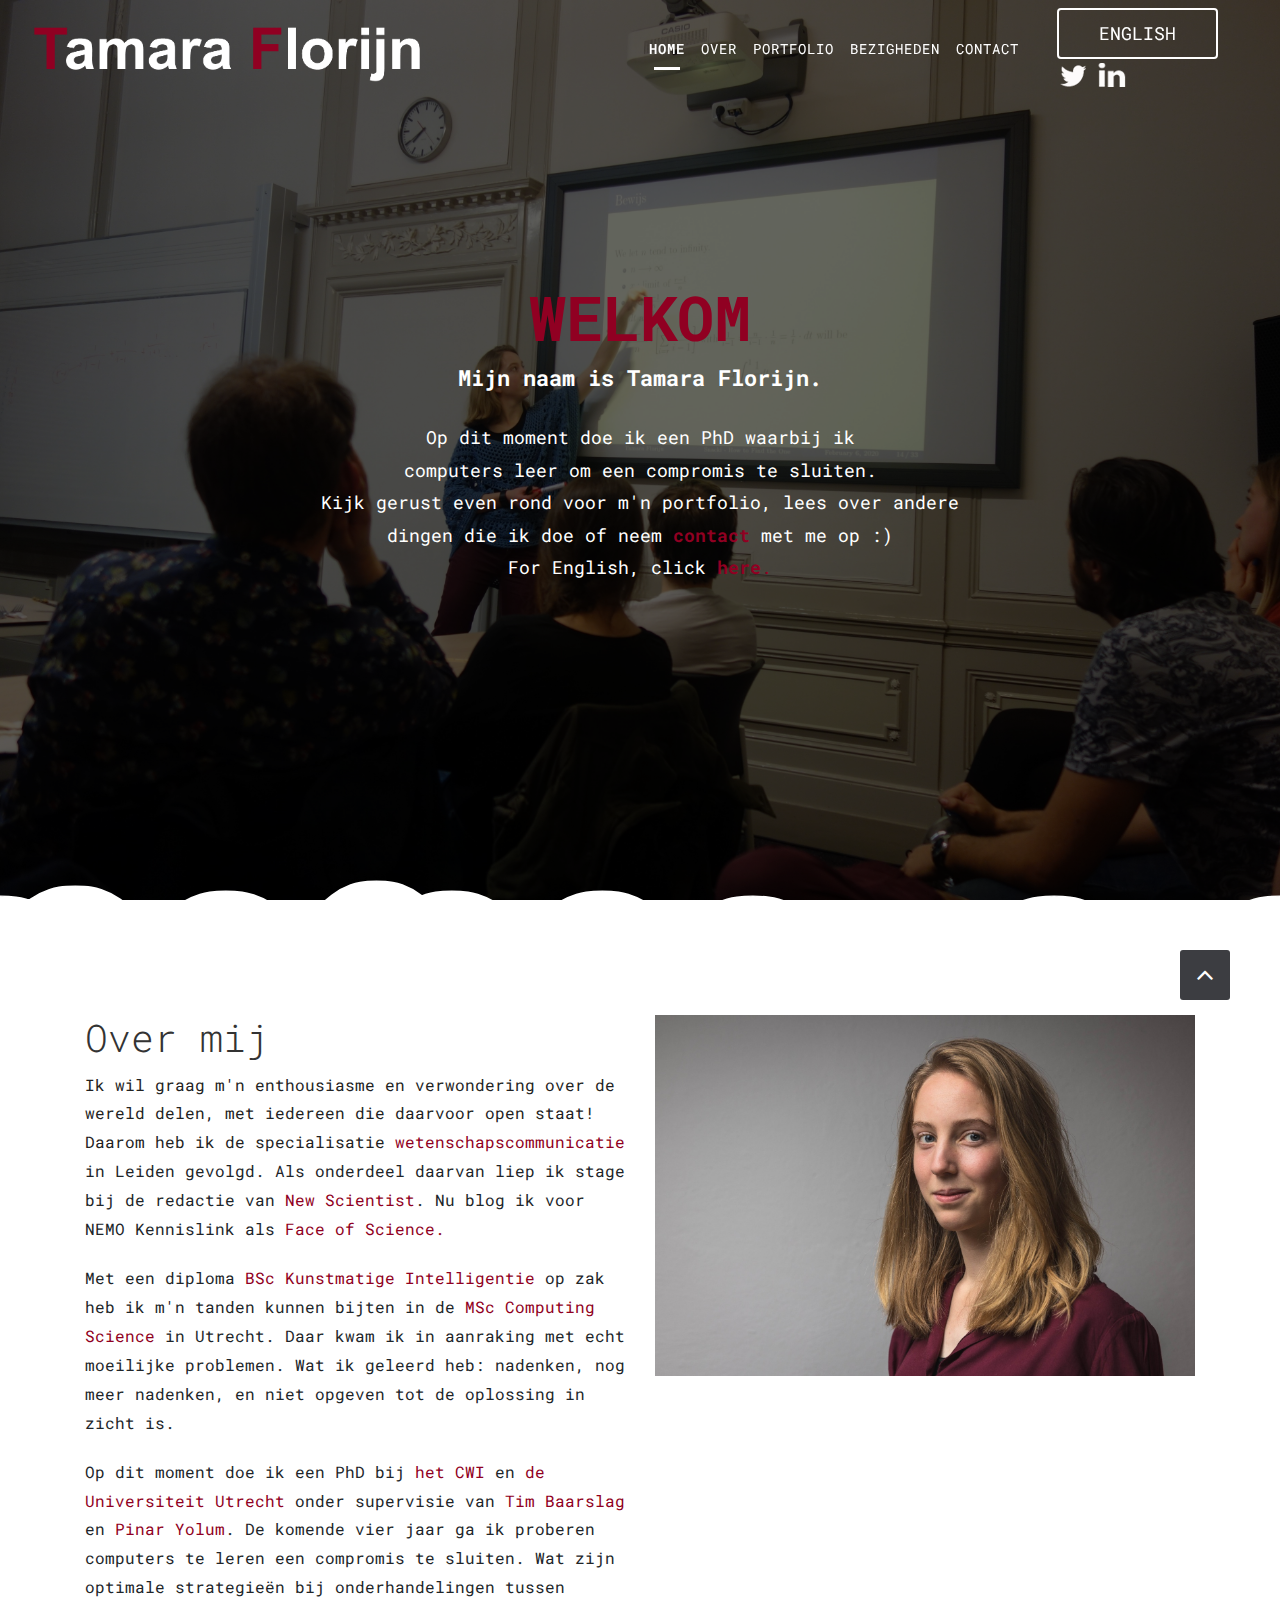
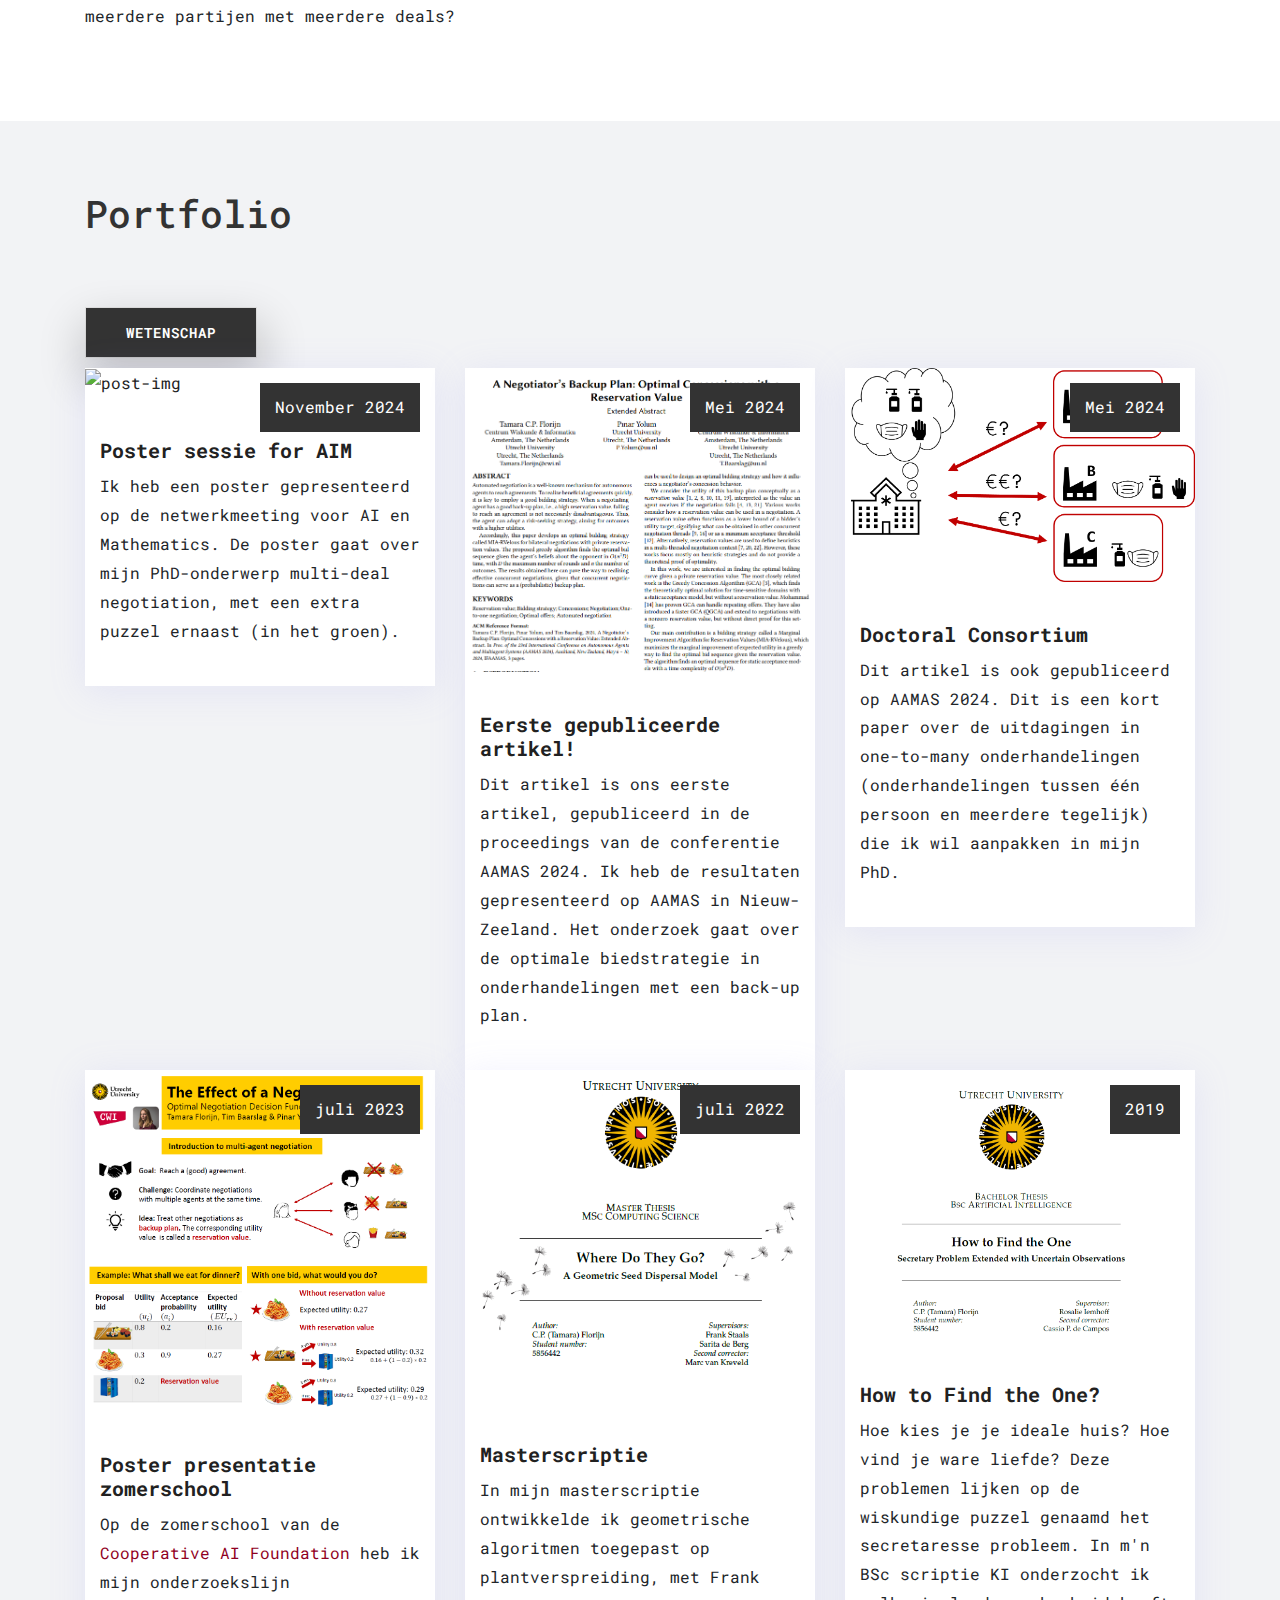
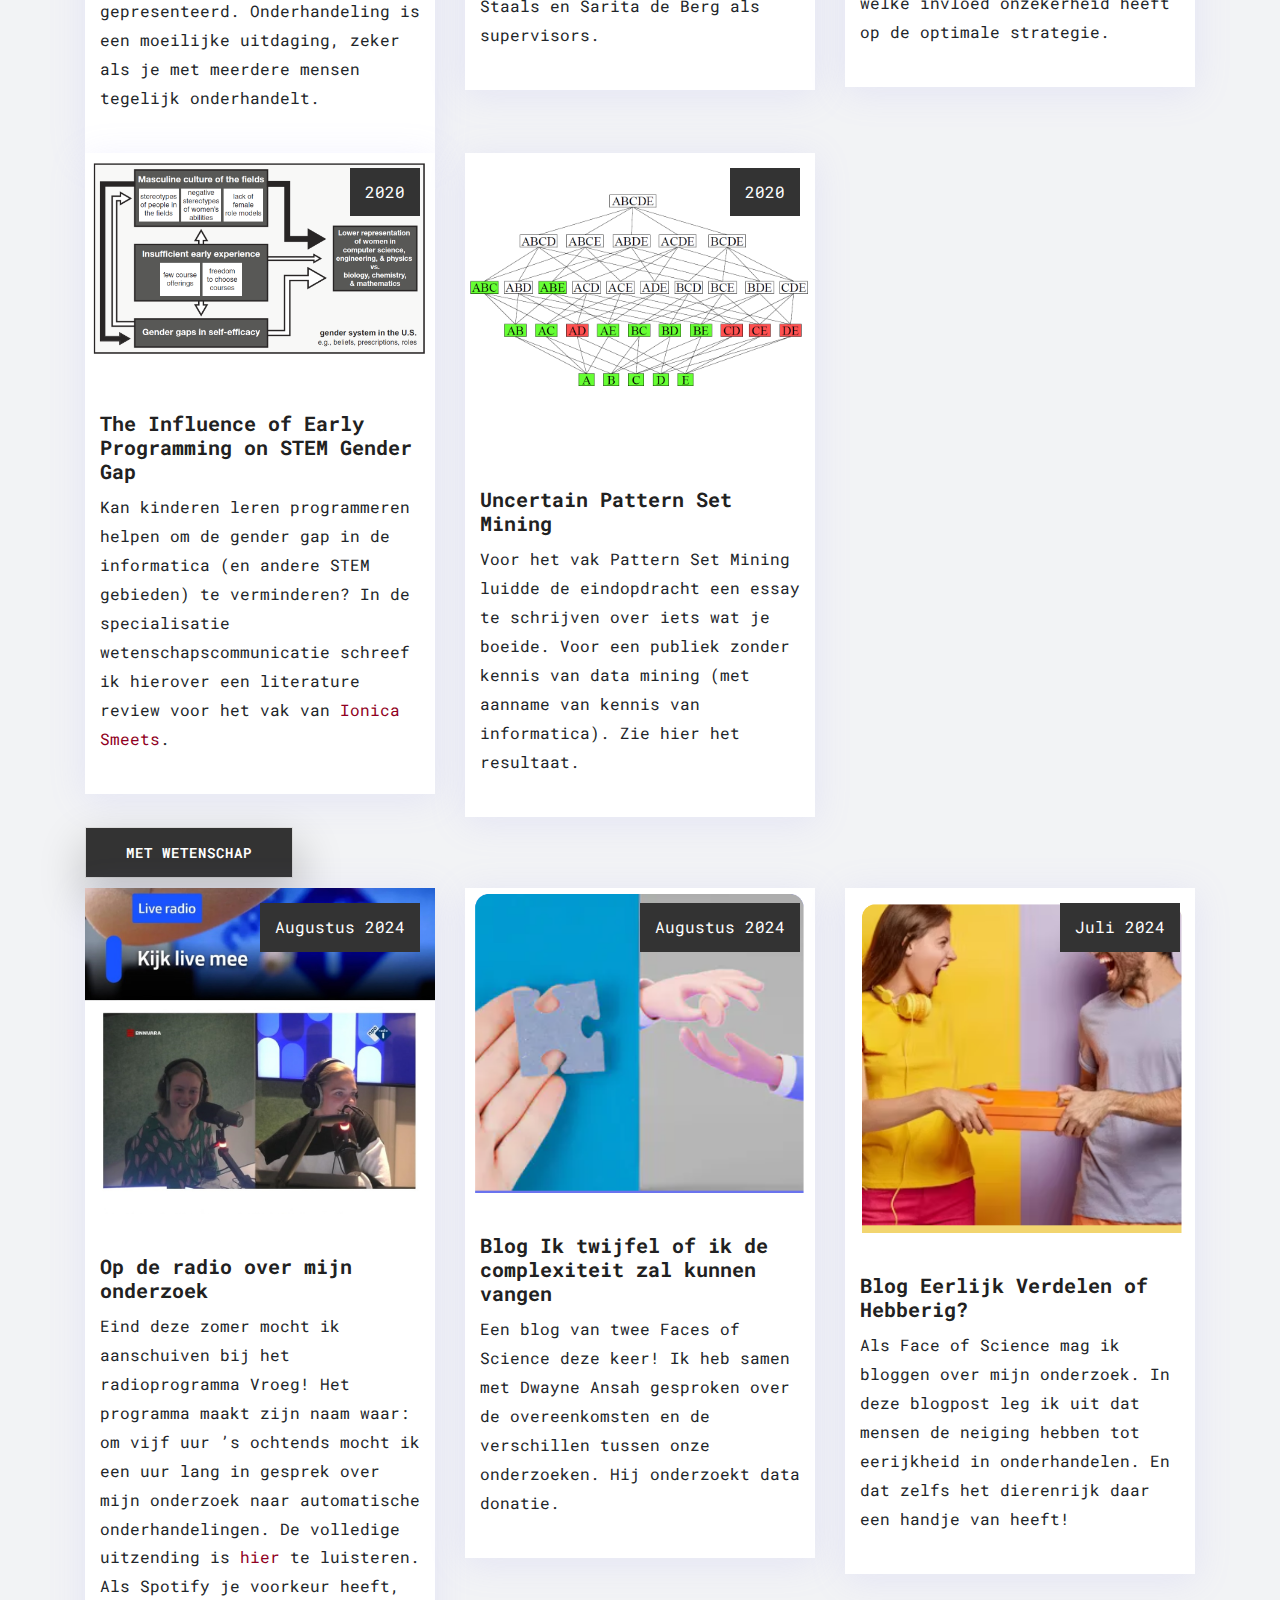
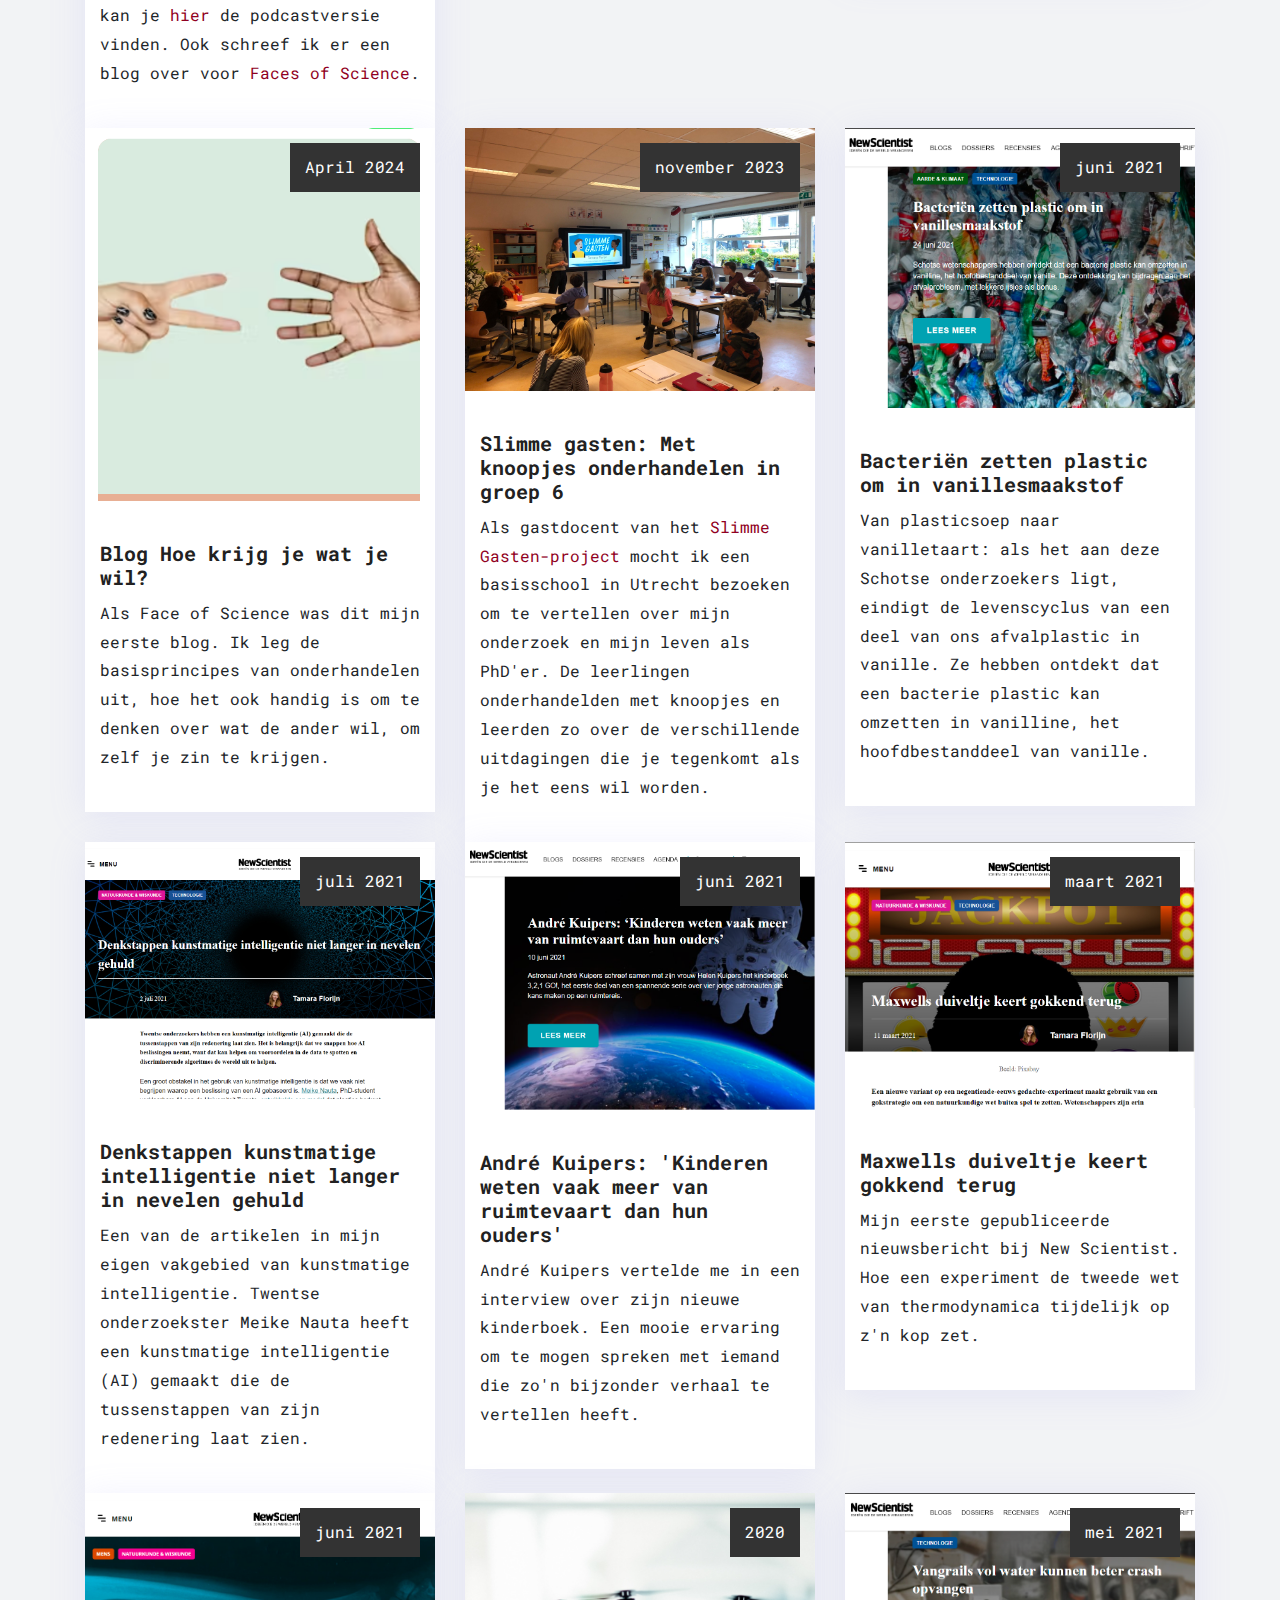
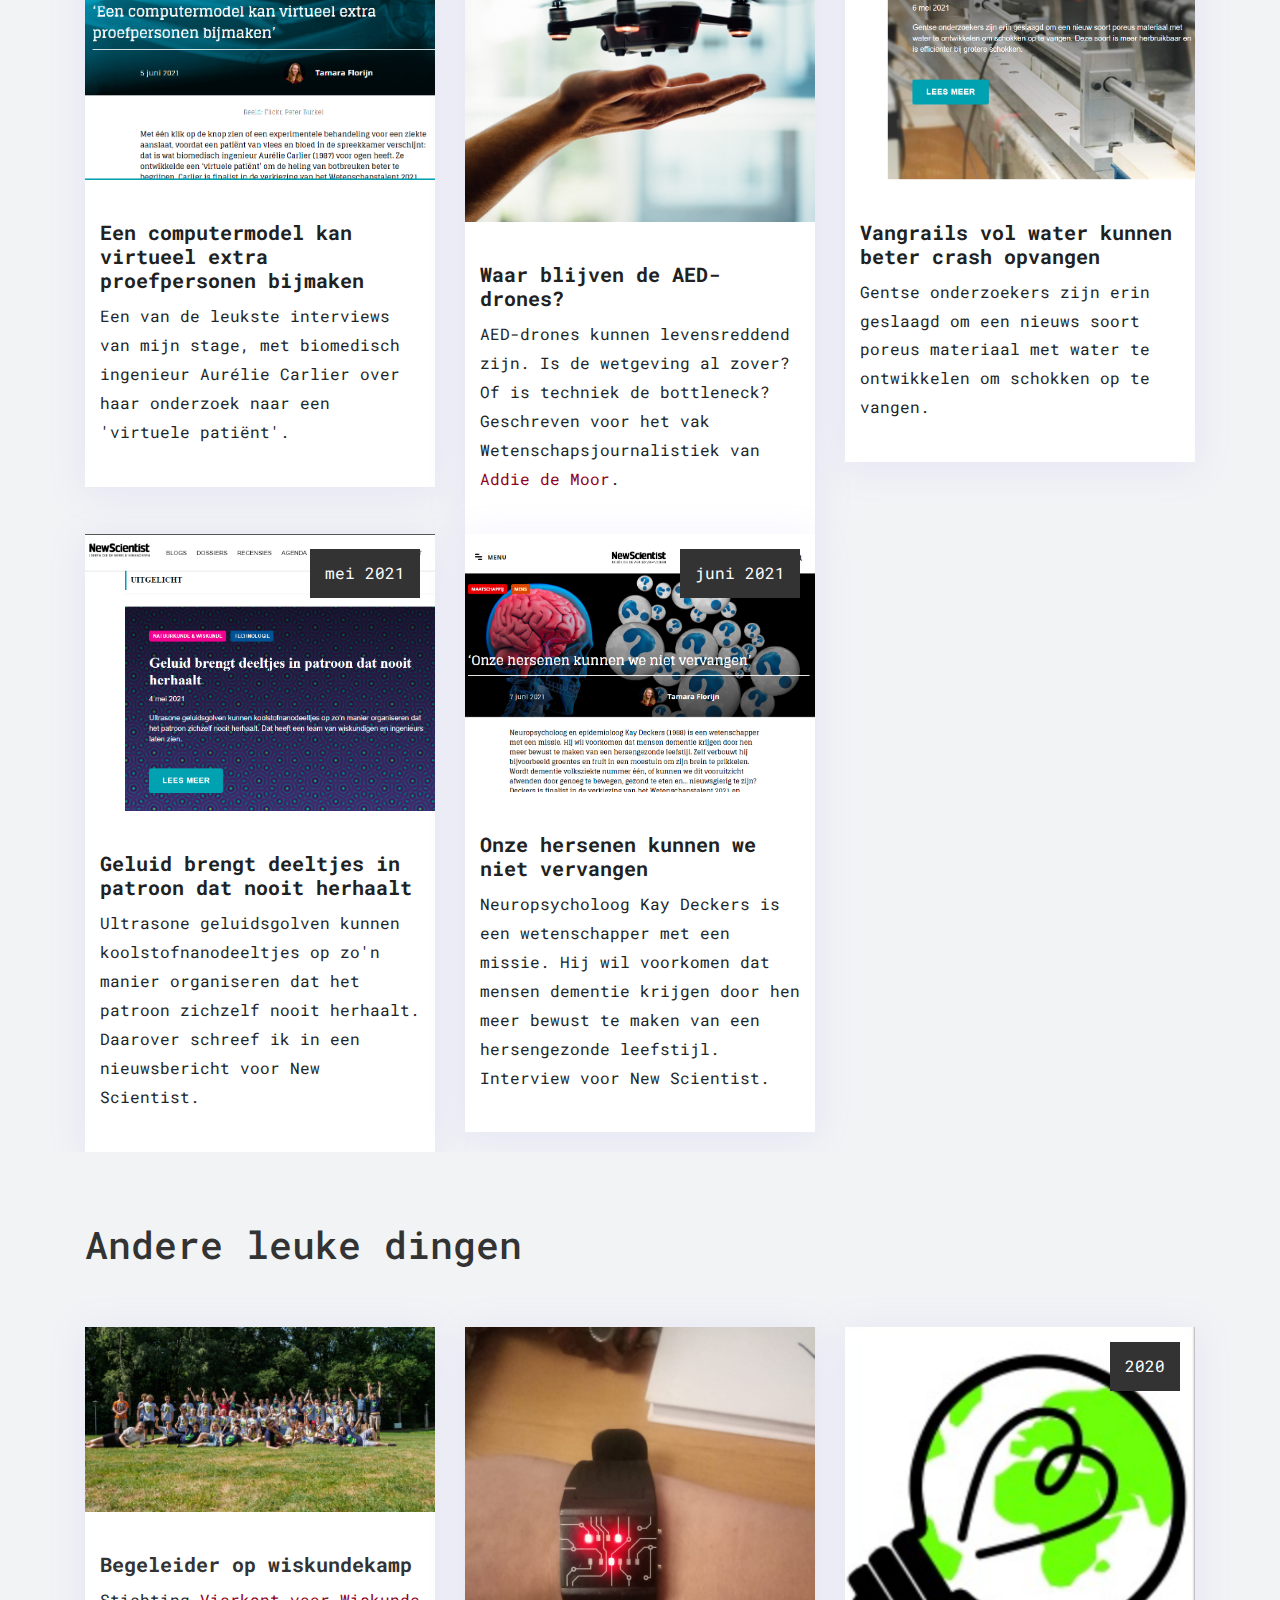
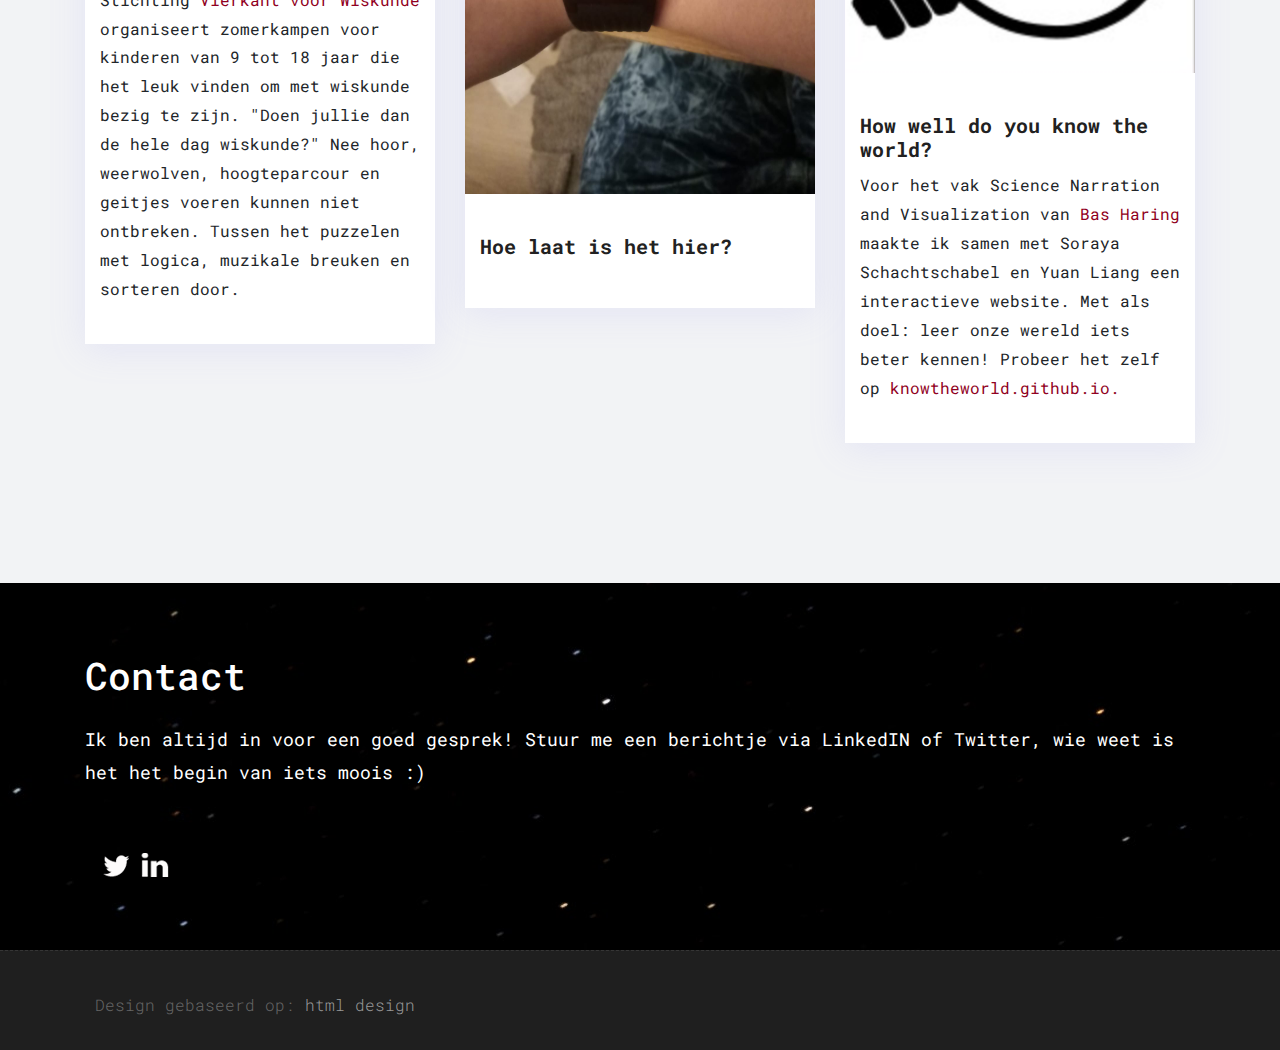
==== commit 2d5b3162: "Update with posterssessie" ====
--- a/index.html
+++ b/index.html
@@ -153,7 +153,7 @@
 			<h1 style="color: #900022;"> Welkom <br></h1>
       <h2 style="color: #ffffff"> <b> Mijn naam is Tamara Florijn.</b> </h2>
 			<p> Op dit moment doe ik een PhD waarbij ik <br> computers leer om een compromis te sluiten. <br> Kijk gerust even rond
-        voor m'n portfolio,  lees over andere <br> dingen die ik doe of neem <a href="#contact"> <key> <strong> contact </strong> </key> </a> met me op :) <br> For English, click <a href="en/en-index.html"> <key> <strong> here</strong>. </p>
+        voor m'n portfolio,  lees over andere <br> dingen die ik doe of neem <a href="#contact"> <key> <strong> contact </strong> </key> </a> met me op :) <br> For English, click <a href="EN.html"> <key> <strong> here</strong>. </p>
 		</div>
 	</section>
 
@@ -228,6 +228,25 @@
 <div class="row">
 <div class="col-md-4 col-sm-6">
             <div class="post-box">
+                <a href="https://example.com" target="_blank">
+                    <div class="post-thumb">
+                        <img src="uploads/aimposter.jpeg" class="img-fluid" alt="post-img" />
+                        <div class="date">
+                            <span>November 2024</span>
+                        </div>
+                    </div>
+                </a>
+                    <div class="post-info">
+                        <h4><a href= "https://example.com" target="_blank"> <b> Poster sessie for AIM </b> </a> </h4>
+                        <p>
+                        Ik heb een poster gepresenteerd op de netwerkmeeting voor AI en Mathematics. De poster gaat over mijn PhD-onderwerp multi-deal negotiation, met een extra puzzel ernaast (in het groen).
+                        </p>
+                    </div>
+            </div>
+        </div>
+
+<div class="col-md-4 col-sm-6">
+            <div class="post-box">
                 <a href="https://arxiv.org/abs/2404.19361" target="_blank">
                     <div class="post-thumb">
                         <img src="uploads/extendedabstract.png" class="img-fluid" alt="post-img" />
@@ -259,25 +278,6 @@
                         <h4><a href= "https://www.ifaamas.org/Proceedings/aamas2024/pdfs/p2734.pdf" target="_blank"> <b> Doctoral Consortium </b> </a> </h4>
                         <p>
                         Dit artikel is ook gepubliceerd op AAMAS 2024. Dit is een kort paper over de uitdagingen in one-to-many onderhandelingen (onderhandelingen tussen één persoon en meerdere tegelijk) die ik wil aanpakken in mijn PhD.
-                        </p>
-                    </div>
-            </div>
-        </div>
-
-<div class="col-md-4 col-sm-6">
-            <div class="post-box">
-                <a href="Poster_TF_CAIF.pdf" target="_blank">
-                    <div class="post-thumb">
-                        <img src="uploads/poster.png" class="img-fluid" alt="post-img" />
-                        <div class="date">
-                            <span>juli 2023</span>
-                        </div>
-                    </div>
-                </a>
-                    <div class="post-info">
-                        <h4><a href= "Poster_TF_CAIF.pdf" target="_blank"> <b> Poster presentatie zomerschool </b> </a> </h4>
-                        <p>
-                        Op de zomerschool van de <a href="https://www.cooperativeai.com/foundation" target="_blank"> <key>Cooperative AI Foundation </key></a> heb ik mijn onderzoekslijn gepresenteerd. Onderhandeling is een moeilijke uitdaging, zeker als je met meerdere mensen tegelijk onderhandelt.
                         </p>
                     </div>
             </div>
@@ -288,6 +288,25 @@
         <div class="row">
 <div class="col-md-4 col-sm-6">
             <div class="post-box">
+                <a href="Poster_TF_CAIF.pdf" target="_blank">
+                    <div class="post-thumb">
+                        <img src="uploads/poster.png" class="img-fluid" alt="post-img" />
+                        <div class="date">
+                            <span>juli 2023</span>
+                        </div>
+                    </div>
+                </a>
+                    <div class="post-info">
+                        <h4><a href= "Poster_TF_CAIF.pdf" target="_blank"> <b> Poster presentatie zomerschool </b> </a> </h4>
+                        <p>
+                        Op de zomerschool van de <a href="https://www.cooperativeai.com/foundation" target="_blank"> <key>Cooperative AI Foundation </key></a> heb ik mijn onderzoekslijn gepresenteerd. Onderhandeling is een moeilijke uitdaging, zeker als je met meerdere mensen tegelijk onderhandelt.
+                        </p>
+                    </div>
+            </div>
+        </div>
+
+<div class="col-md-4 col-sm-6">
+            <div class="post-box">
                 <a href="Thesis_MSc_Florijn.pdf" target="_blank">
                     <div class="post-thumb">
                         <img src="uploads/voorkantmasterscriptie.png" class="img-fluid" alt="post-img" />
@@ -319,25 +338,6 @@
                         <h4><a href= "https://dspace.library.uu.nl/handle/1874/382469" target="_blank"> <b> How to Find the One? </b> </a> </h4>
                         <p>
                         Hoe kies je je ideale huis? Hoe vind je ware liefde? Deze problemen lijken op de wiskundige puzzel genaamd het secretaresse probleem. In m'n BSc scriptie KI onderzocht ik welke invloed onzekerheid heeft op de optimale strategie.
-                        </p>
-                    </div>
-            </div>
-        </div>
-
-<div class="col-md-4 col-sm-6">
-            <div class="post-box">
-                <a href="uploads/Literature_review_Tamara_Florijn.pdf" target="_blank">
-                    <div class="post-thumb">
-                        <img src="uploads/stem.png" class="img-fluid" alt="post-img" />
-                        <div class="date">
-                            <span>2020</span>
-                        </div>
-                    </div>
-                </a>
-                    <div class="post-info">
-                        <h4><a href= "uploads/Literature_review_Tamara_Florijn.pdf" target="_blank"> <b> The Influence of Early Programming on STEM Gender Gap </b> </a> </h4>
-                        <p>
-                        Kan kinderen leren programmeren helpen om de gender gap in de informatica (en andere STEM gebieden) te verminderen? In de specialisatie wetenschapscommunicatie schreef ik hierover een literature review voor het vak van <a href= "https://www.ionica.nl/" target="_blank"> <key> Ionica Smeets</key></a>.
                         </p>
                     </div>
             </div>
@@ -346,6 +346,25 @@
 </div> <!--end row-->
                                 
         <div class="row">
+<div class="col-md-4 col-sm-6">
+            <div class="post-box">
+                <a href="uploads/Literature_review_Tamara_Florijn.pdf" target="_blank">
+                    <div class="post-thumb">
+                        <img src="uploads/stem.png" class="img-fluid" alt="post-img" />
+                        <div class="date">
+                            <span>2020</span>
+                        </div>
+                    </div>
+                </a>
+                    <div class="post-info">
+                        <h4><a href= "uploads/Literature_review_Tamara_Florijn.pdf" target="_blank"> <b> The Influence of Early Programming on STEM Gender Gap </b> </a> </h4>
+                        <p>
+                        Kan kinderen leren programmeren helpen om de gender gap in de informatica (en andere STEM gebieden) te verminderen? In de specialisatie wetenschapscommunicatie schreef ik hierover een literature review voor het vak van <a href= "https://www.ionica.nl/" target="_blank"> <key> Ionica Smeets</key></a>.
+                        </p>
+                    </div>
+            </div>
+        </div>
+
 <div class="col-md-4 col-sm-6">
             <div class="post-box">
                 <a href="uploads/Pattern_set_mining_essay_Tamara_Florijn.pdf" target="_blank">
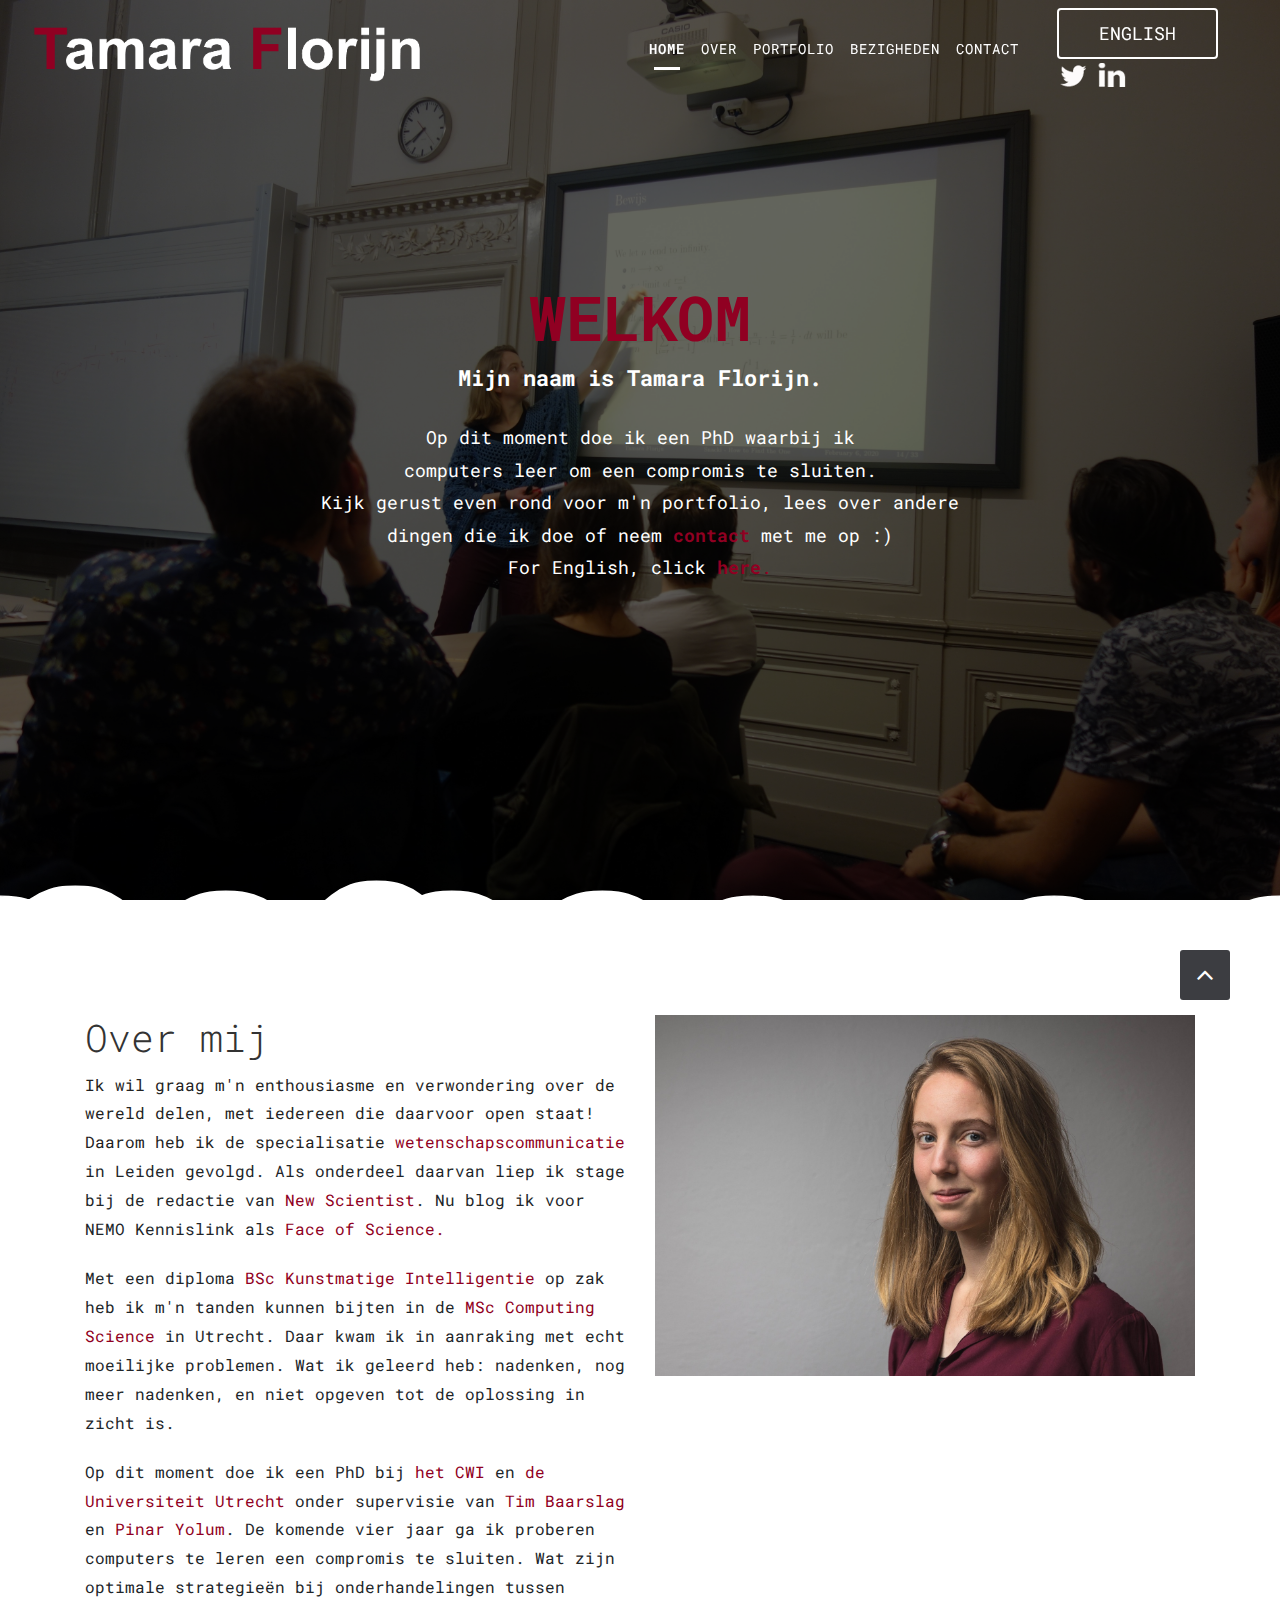
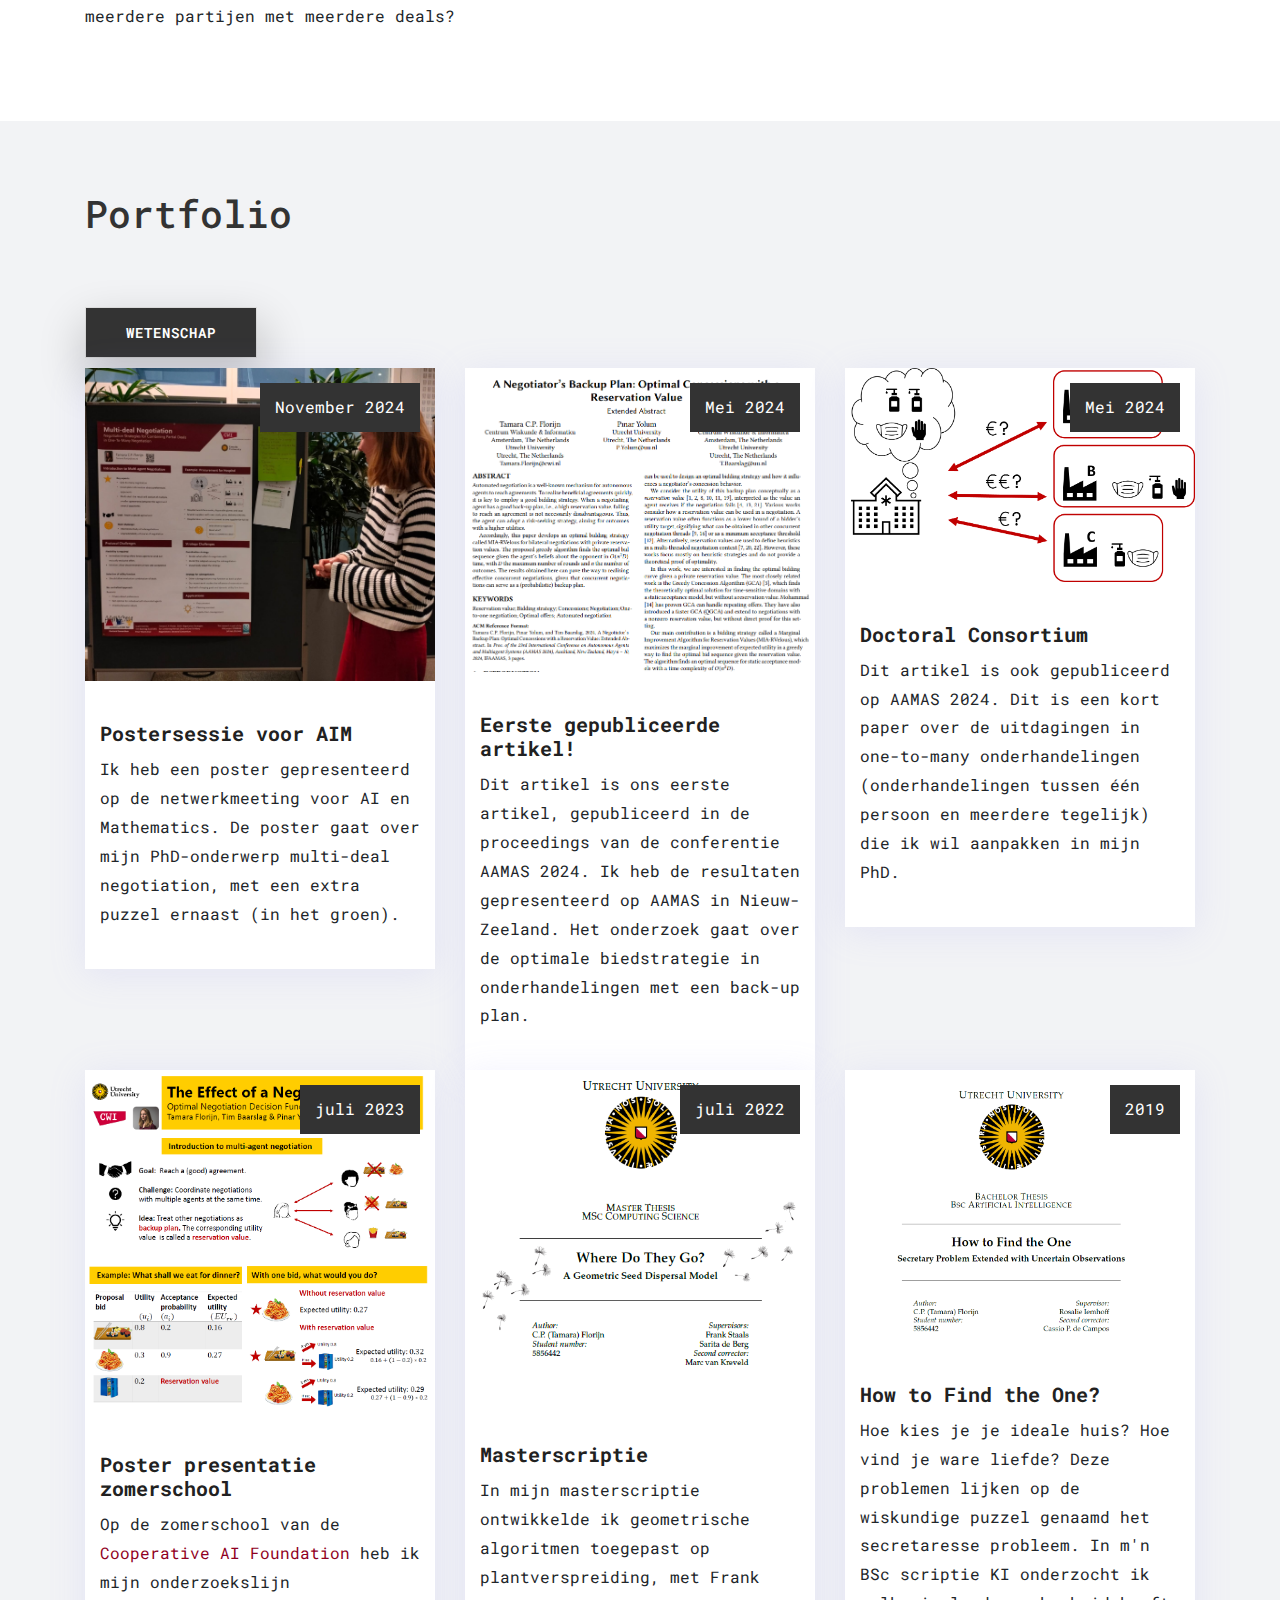
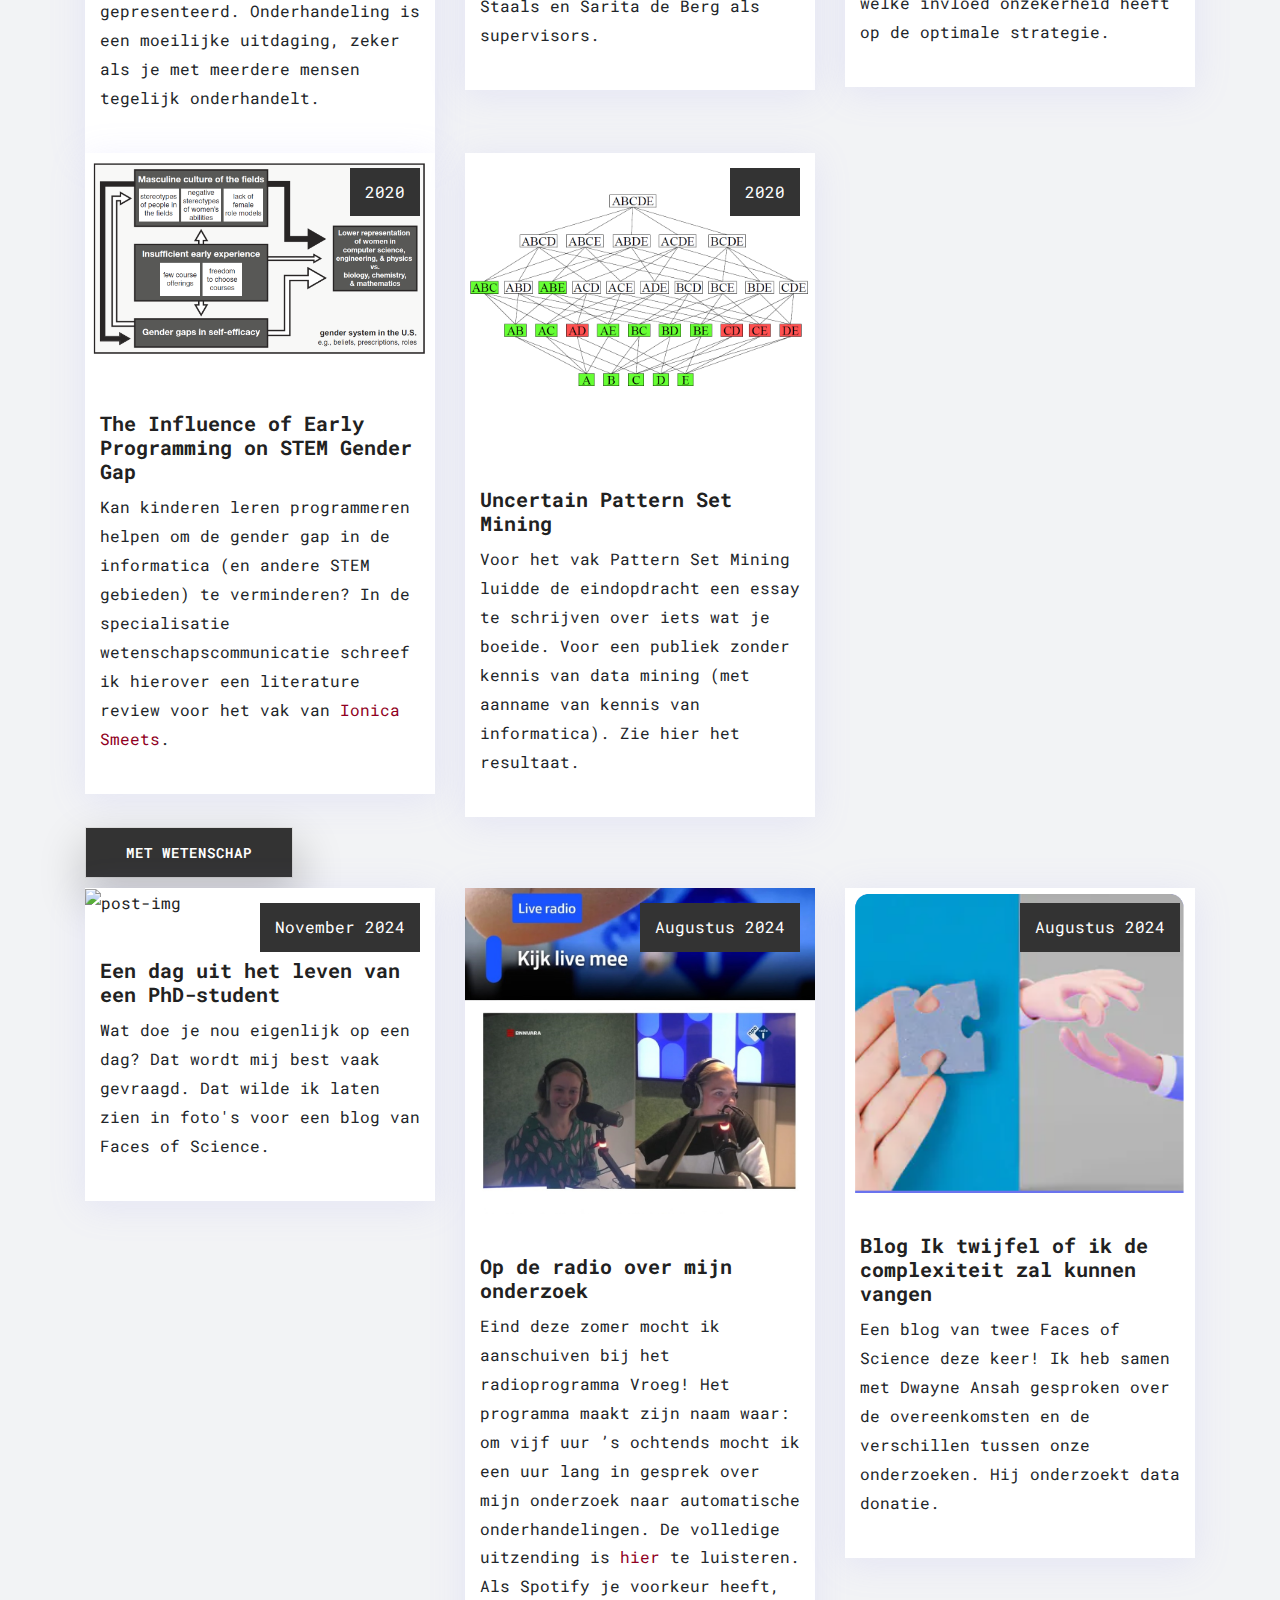
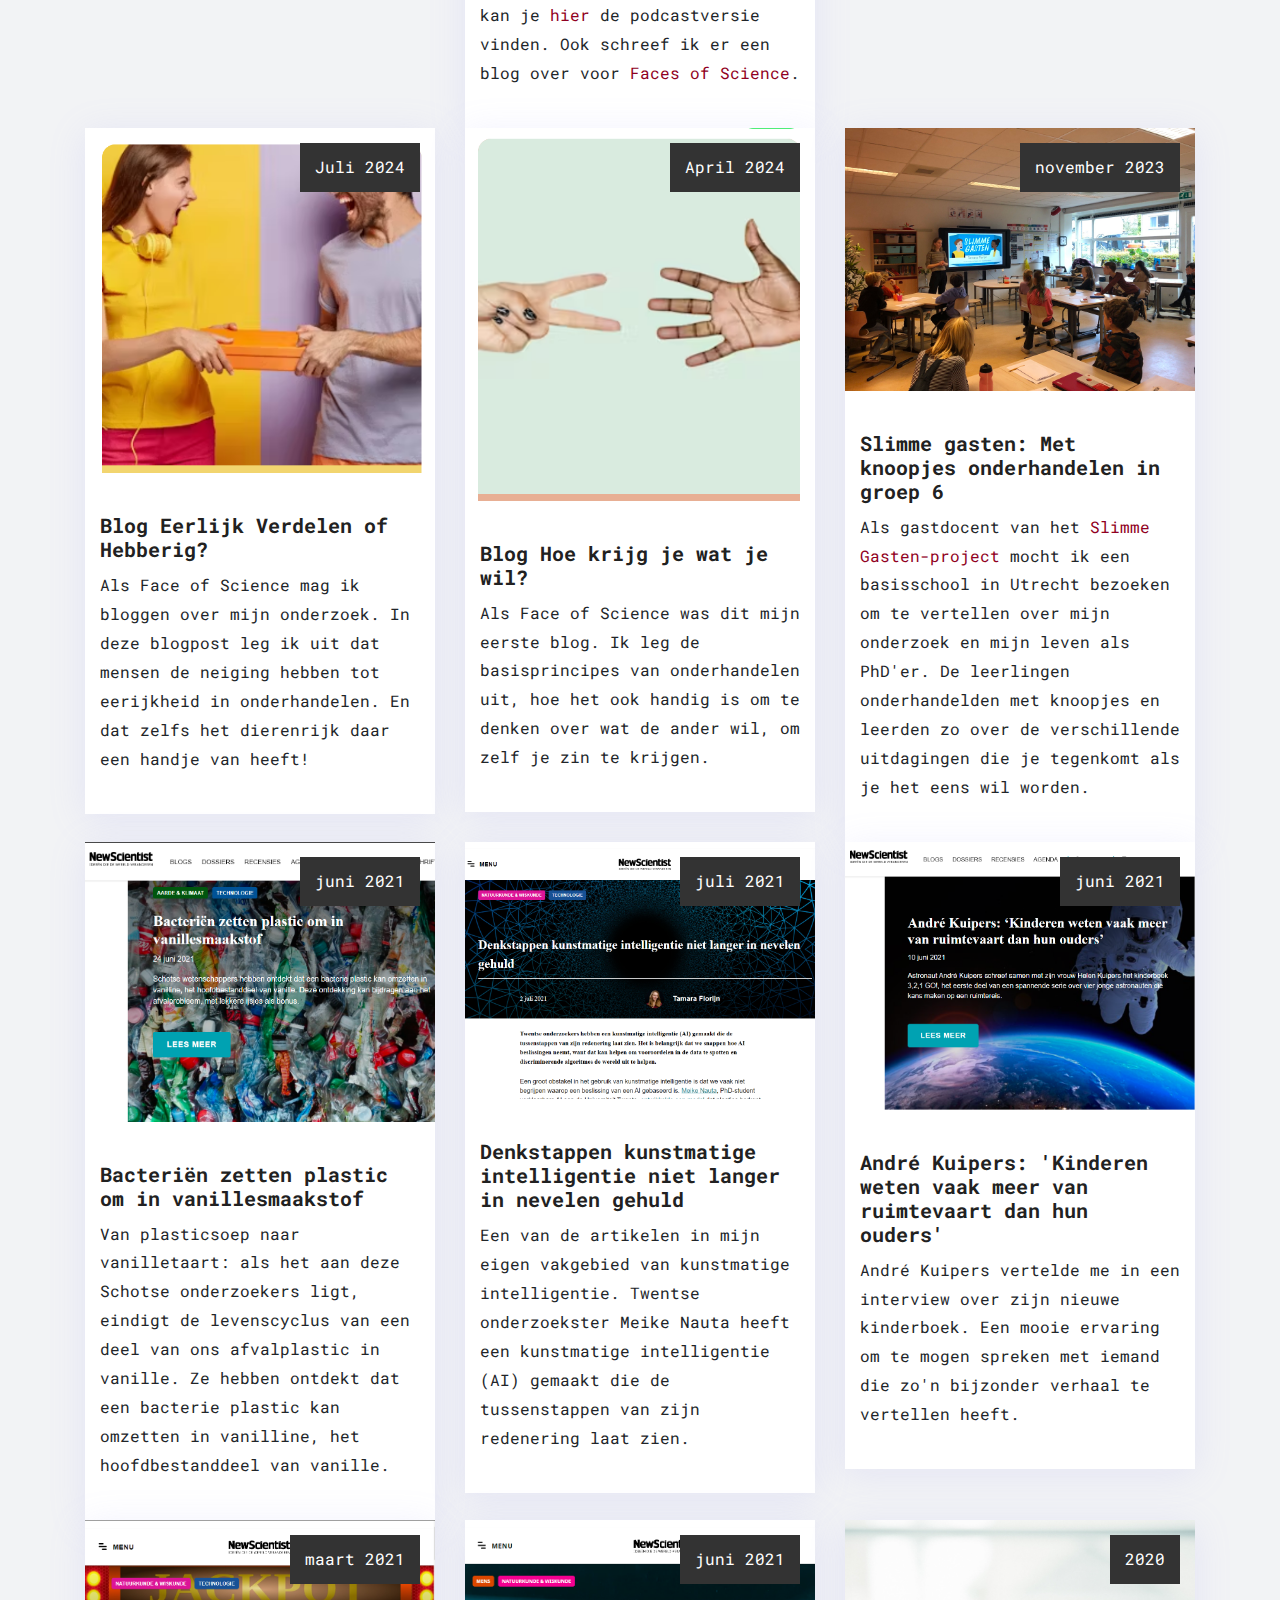
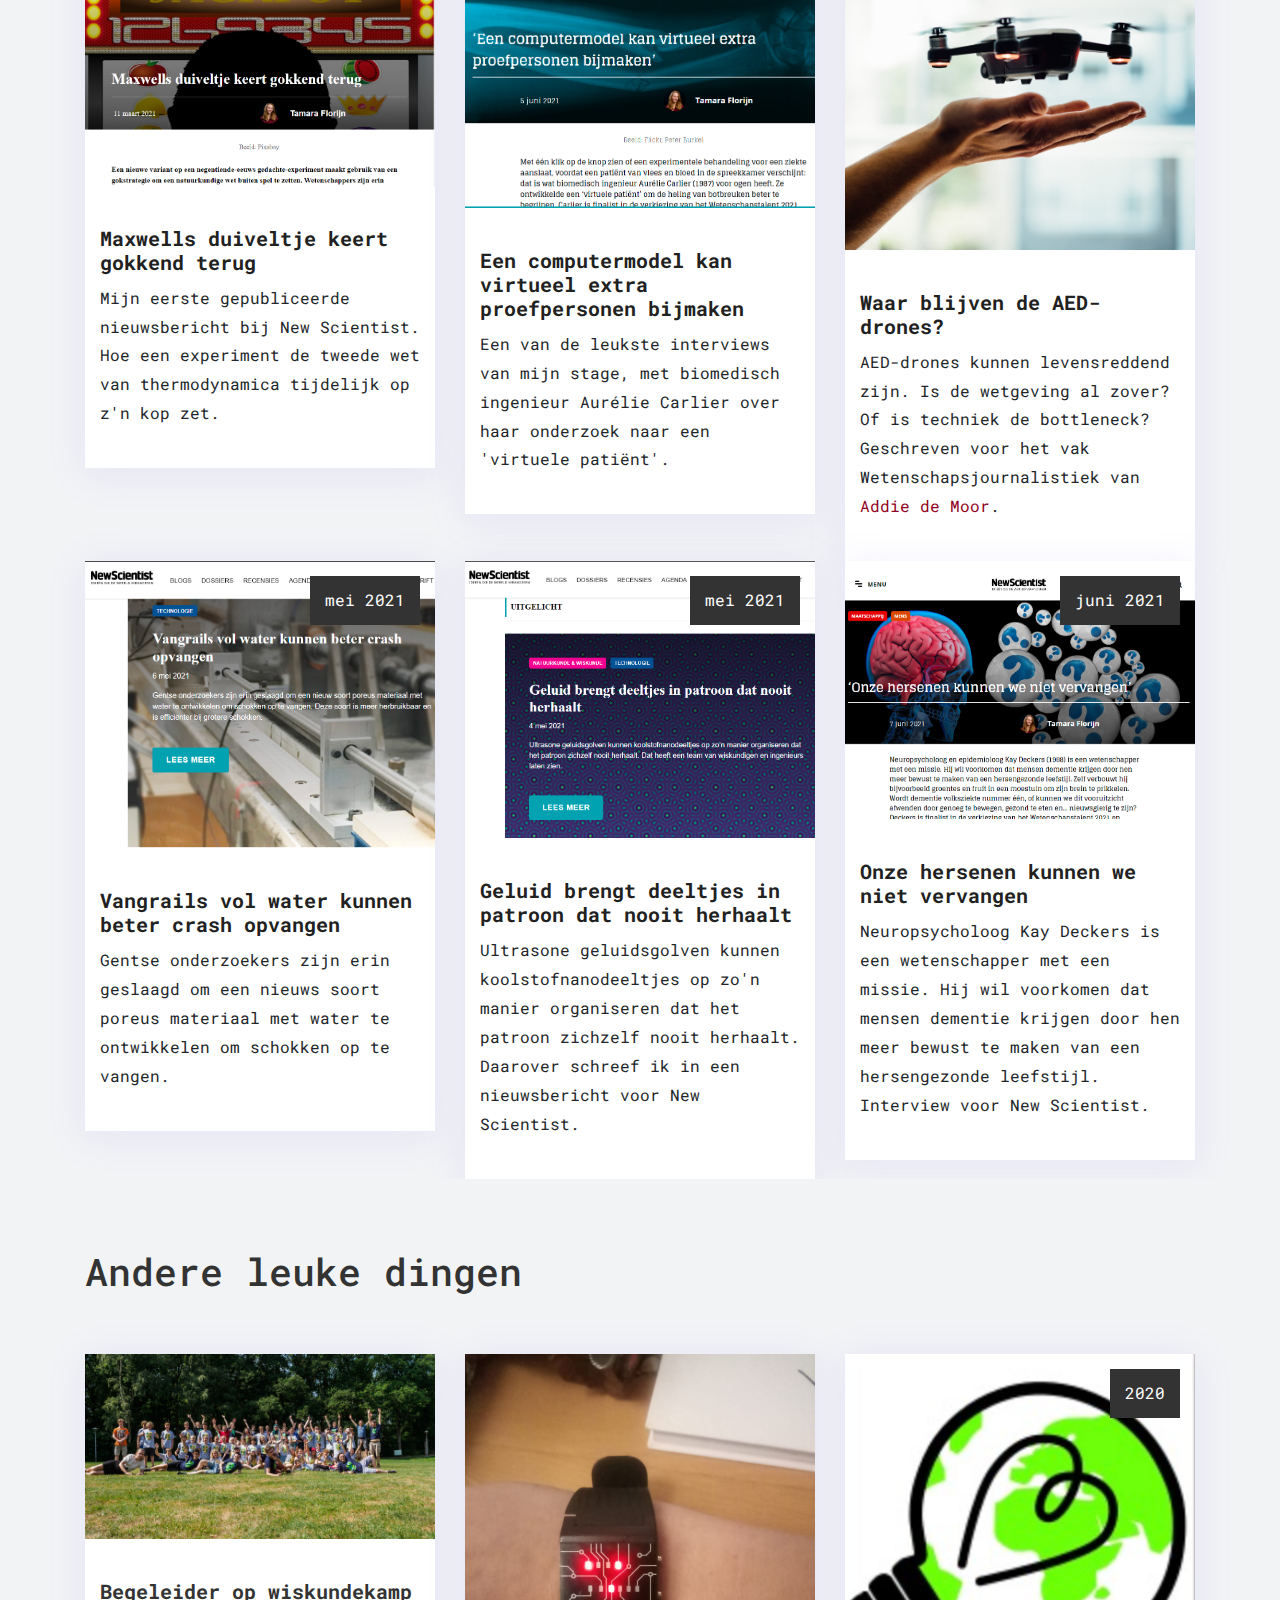
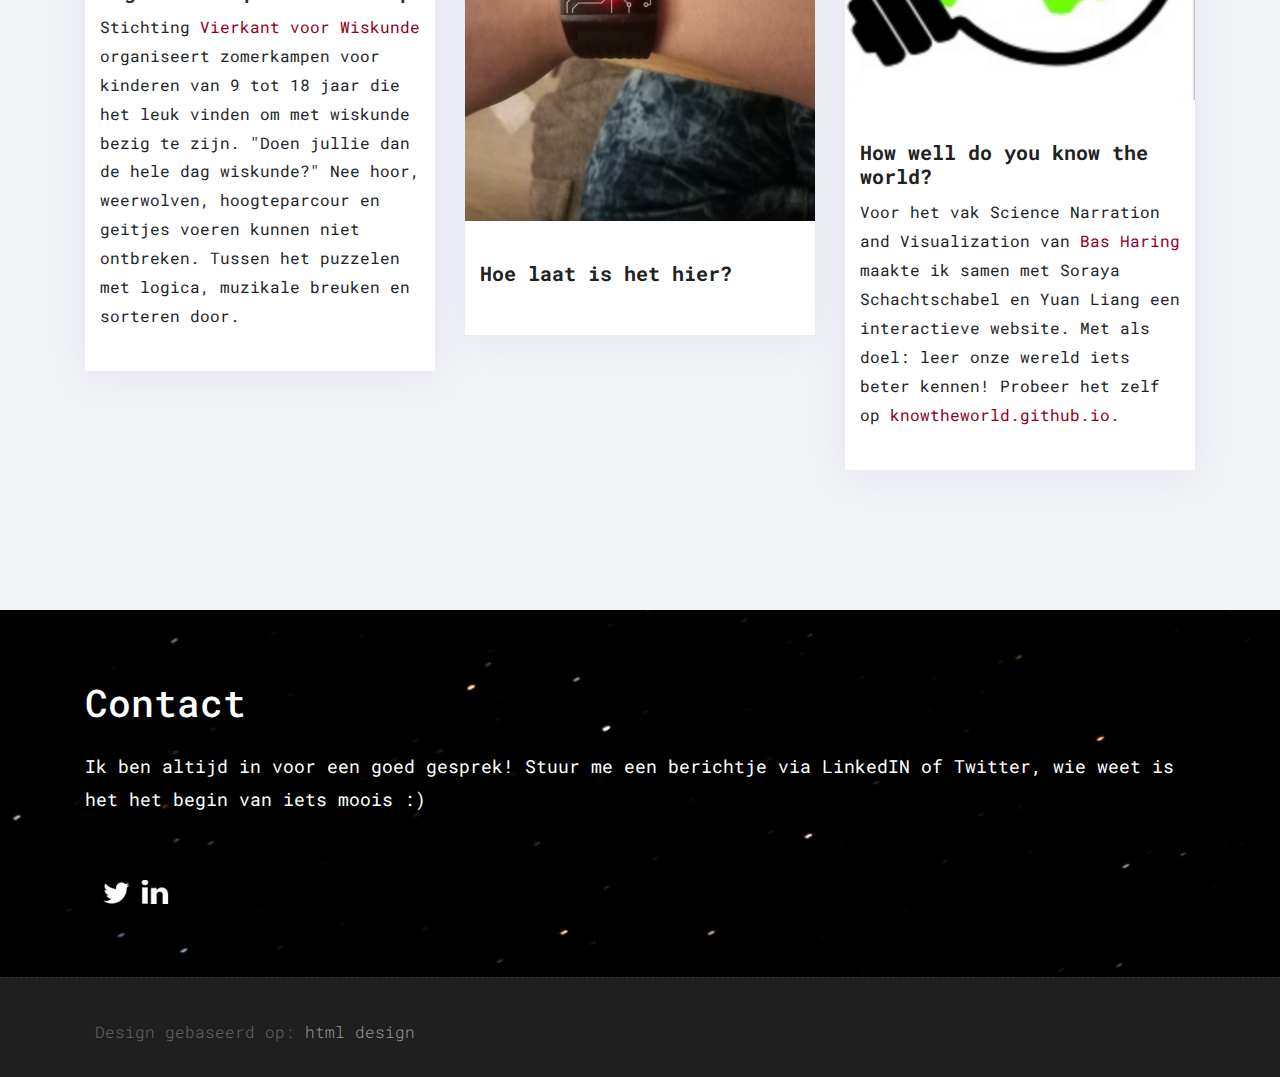
==== commit fcff75be: "Upload slideshow blog" ====
--- a/index.html
+++ b/index.html
@@ -237,7 +237,7 @@
                     </div>
                 </a>
                     <div class="post-info">
-                        <h4><a href= "https://example.com" target="_blank"> <b> Poster sessie for AIM </b> </a> </h4>
+                        <h4><a href= "https://example.com" target="_blank"> <b> Postersessie voor AIM </b> </a> </h4>
                         <p>
                         Ik heb een poster gepresenteerd op de netwerkmeeting voor AI en Mathematics. De poster gaat over mijn PhD-onderwerp multi-deal negotiation, met een extra puzzel ernaast (in het groen).
                         </p>
@@ -397,6 +397,25 @@
 			<div class="row">
 <div class="col-md-4 col-sm-6">
             <div class="post-box">
+                <a href="https://www.nemokennislink.nl/publicaties/slideshow-een-dag-uit-het-leven-van-een-phd-student/" target="_blank">
+                    <div class="post-thumb">
+                        <img src="uploads/slideshow.png" class="img-fluid" alt="post-img" />
+                        <div class="date">
+                            <span>November 2024</span>
+                        </div>
+                    </div>
+                </a>
+                    <div class="post-info">
+                        <h4><a href= "https://www.nemokennislink.nl/publicaties/slideshow-een-dag-uit-het-leven-van-een-phd-student/" target="_blank"> <b> Een dag uit het leven van een PhD-student </b> </a> </h4>
+                        <p>
+                        Wat doe je nou eigenlijk op een dag? Dat wordt mij best vaak gevraagd. Dat wilde ik laten zien in foto's voor een blog van Faces of Science.
+                        </p>
+                    </div>
+            </div>
+        </div>
+
+<div class="col-md-4 col-sm-6">
+            <div class="post-box">
                 <a href="https://open.spotify.com/episode/2pOjshFQ55eBHLIEitA5wS" target="_blank">
                     <div class="post-thumb">
                         <img src="uploads/screenshot radio1.jpeg" class="img-fluid" alt="post-img" />
@@ -428,25 +447,6 @@
                         <h4><a href= "https://www.nemokennislink.nl/publicaties/ik-twijfel-of-ik-de-complexiteit-zal-kunnen-vangen/" target="_blank"> <b> Blog Ik twijfel of ik de complexiteit zal kunnen vangen </b> </a> </h4>
                         <p>
                         Een blog van twee Faces of Science deze keer! Ik heb samen met Dwayne Ansah gesproken over de overeenkomsten en de verschillen tussen onze onderzoeken. Hij onderzoekt data donatie.
-                        </p>
-                    </div>
-            </div>
-        </div>
-
-<div class="col-md-4 col-sm-6">
-            <div class="post-box">
-                <a href="https://www.nemokennislink.nl/publicaties/eerlijk-verdelen-of-hebberig/" target="_blank">
-                    <div class="post-thumb">
-                        <img src="uploads/blogEerlijkverdelen.png" class="img-fluid" alt="post-img" />
-                        <div class="date">
-                            <span>Juli 2024</span>
-                        </div>
-                    </div>
-                </a>
-                    <div class="post-info">
-                        <h4><a href= "https://www.nemokennislink.nl/publicaties/eerlijk-verdelen-of-hebberig/" target="_blank"> <b> Blog Eerlijk Verdelen of Hebberig? </b> </a> </h4>
-                        <p>
-                        Als Face of Science mag ik bloggen over mijn onderzoek. In deze blogpost leg ik uit dat mensen de neiging hebben tot eerijkheid in onderhandelen. En dat zelfs het dierenrijk daar een handje van heeft!
                         </p>
                     </div>
             </div>
@@ -457,6 +457,25 @@
         <div class="row">
 <div class="col-md-4 col-sm-6">
             <div class="post-box">
+                <a href="https://www.nemokennislink.nl/publicaties/eerlijk-verdelen-of-hebberig/" target="_blank">
+                    <div class="post-thumb">
+                        <img src="uploads/blogEerlijkverdelen.png" class="img-fluid" alt="post-img" />
+                        <div class="date">
+                            <span>Juli 2024</span>
+                        </div>
+                    </div>
+                </a>
+                    <div class="post-info">
+                        <h4><a href= "https://www.nemokennislink.nl/publicaties/eerlijk-verdelen-of-hebberig/" target="_blank"> <b> Blog Eerlijk Verdelen of Hebberig? </b> </a> </h4>
+                        <p>
+                        Als Face of Science mag ik bloggen over mijn onderzoek. In deze blogpost leg ik uit dat mensen de neiging hebben tot eerijkheid in onderhandelen. En dat zelfs het dierenrijk daar een handje van heeft!
+                        </p>
+                    </div>
+            </div>
+        </div>
+
+<div class="col-md-4 col-sm-6">
+            <div class="post-box">
                 <a href="https://www.nemokennislink.nl/publicaties/hoe-krijg-je-wat-je-wil/" target="_blank">
                     <div class="post-thumb">
                         <img src="uploads/bloghoekrijgje.png" class="img-fluid" alt="post-img" />
@@ -488,25 +507,6 @@
                         <h4><a href= "https://www.uu.nl/onderwijs/wetenschapsknooppunt/basisonderwijs/slimme-gasten" target="_blank"> <b>  Slimme gasten: Met knoopjes onderhandelen in groep 6  </b> </a> </h4>
                         <p>
                         Als gastdocent van het <a href='https://www.uu.nl/onderwijs/wetenschapsknooppunt/basisonderwijs/slimme-gasten' target='_blank'> <key>Slimme Gasten-project</key></a> mocht ik een basisschool in Utrecht bezoeken om te vertellen over mijn onderzoek en mijn leven als PhD'er. De leerlingen onderhandelden met knoopjes en leerden zo over de verschillende uitdagingen die je tegenkomt als je het eens wil worden.
-                        </p>
-                    </div>
-            </div>
-        </div>
-
-<div class="col-md-4 col-sm-6">
-            <div class="post-box">
-                <a href="https://www.newscientist.nl/nieuws/bacterien-zetten-plastic-om-in-vanillesmaakstof/" target="_blank">
-                    <div class="post-thumb">
-                        <img src="uploads/nb-vanille.png" class="img-fluid" alt="post-img" />
-                        <div class="date">
-                            <span>juni 2021</span>
-                        </div>
-                    </div>
-                </a>
-                    <div class="post-info">
-                        <h4><a href= "https://www.newscientist.nl/nieuws/bacterien-zetten-plastic-om-in-vanillesmaakstof/" target="_blank"> <b> Bacteriën zetten plastic om in vanillesmaakstof </b> </a> </h4>
-                        <p>
-                        Van plasticsoep naar vanilletaart: als het aan deze Schotse onderzoekers ligt, eindigt de levenscyclus van een deel van ons afvalplastic in vanille. Ze hebben ontdekt dat een bacterie plastic kan omzetten in vanilline, het hoofdbestanddeel van vanille.
                         </p>
                     </div>
             </div>
@@ -517,6 +517,25 @@
         <div class="row">
 <div class="col-md-4 col-sm-6">
             <div class="post-box">
+                <a href="https://www.newscientist.nl/nieuws/bacterien-zetten-plastic-om-in-vanillesmaakstof/" target="_blank">
+                    <div class="post-thumb">
+                        <img src="uploads/nb-vanille.png" class="img-fluid" alt="post-img" />
+                        <div class="date">
+                            <span>juni 2021</span>
+                        </div>
+                    </div>
+                </a>
+                    <div class="post-info">
+                        <h4><a href= "https://www.newscientist.nl/nieuws/bacterien-zetten-plastic-om-in-vanillesmaakstof/" target="_blank"> <b> Bacteriën zetten plastic om in vanillesmaakstof </b> </a> </h4>
+                        <p>
+                        Van plasticsoep naar vanilletaart: als het aan deze Schotse onderzoekers ligt, eindigt de levenscyclus van een deel van ons afvalplastic in vanille. Ze hebben ontdekt dat een bacterie plastic kan omzetten in vanilline, het hoofdbestanddeel van vanille.
+                        </p>
+                    </div>
+            </div>
+        </div>
+
+<div class="col-md-4 col-sm-6">
+            <div class="post-box">
                 <a href="https://www.newscientist.nl/nieuws/denkstappen-kunstmatige-intelligentie-niet-langer-in-nevelen-gehuld/" target="_blank">
                     <div class="post-thumb">
                         <img src="uploads/nb-ki.png" class="img-fluid" alt="post-img" />
@@ -548,25 +567,6 @@
                         <h4><a href= "https://www.newscientist.nl/opinie/andre-kuipers-kinderen-weten-vaak-meer-van-ruimtevaart-dan-hun-ouders/" target="_blank"> <b> André Kuipers: 'Kinderen weten vaak meer van ruimtevaart dan hun ouders' </b> </a> </h4>
                         <p>
                         André Kuipers vertelde me in een interview over zijn nieuwe kinderboek. Een mooie ervaring om te mogen spreken met iemand die zo'n bijzonder verhaal te vertellen heeft.
-                        </p>
-                    </div>
-            </div>
-        </div>
-
-<div class="col-md-4 col-sm-6">
-            <div class="post-box">
-                <a href="https://www.newscientist.nl/nieuws/maxwells-duiveltje-keert-gokkend-terug/" target="_blank">
-                    <div class="post-thumb">
-                        <img src="uploads/sh-nb-maxwell.png" class="img-fluid" alt="post-img" />
-                        <div class="date">
-                            <span>maart 2021</span>
-                        </div>
-                    </div>
-                </a>
-                    <div class="post-info">
-                        <h4><a href= "https://www.newscientist.nl/nieuws/maxwells-duiveltje-keert-gokkend-terug/" target="_blank"> <b> Maxwells duiveltje keert gokkend terug </b> </a> </h4>
-                        <p>
-                        Mijn eerste gepubliceerde nieuwsbericht bij New Scientist. Hoe een experiment de tweede wet van thermodynamica tijdelijk op z'n kop zet.
                         </p>
                     </div>
             </div>
@@ -577,6 +577,25 @@
         <div class="row">
 <div class="col-md-4 col-sm-6">
             <div class="post-box">
+                <a href="https://www.newscientist.nl/nieuws/maxwells-duiveltje-keert-gokkend-terug/" target="_blank">
+                    <div class="post-thumb">
+                        <img src="uploads/sh-nb-maxwell.png" class="img-fluid" alt="post-img" />
+                        <div class="date">
+                            <span>maart 2021</span>
+                        </div>
+                    </div>
+                </a>
+                    <div class="post-info">
+                        <h4><a href= "https://www.newscientist.nl/nieuws/maxwells-duiveltje-keert-gokkend-terug/" target="_blank"> <b> Maxwells duiveltje keert gokkend terug </b> </a> </h4>
+                        <p>
+                        Mijn eerste gepubliceerde nieuwsbericht bij New Scientist. Hoe een experiment de tweede wet van thermodynamica tijdelijk op z'n kop zet.
+                        </p>
+                    </div>
+            </div>
+        </div>
+
+<div class="col-md-4 col-sm-6">
+            <div class="post-box">
                 <a href="https://newscientist.nl/nieuws/een-computermodel-kan-virtueel-extra-proefpersonen-bijmaken/" target="_blank">
                     <div class="post-thumb">
                         <img src="uploads/computermodel.png" class="img-fluid" alt="post-img" />
@@ -608,25 +627,6 @@
                         <h4><a href= "uploads/Waar blijven de AED-drones - Tamara Florijn.pdf" target="_blank"> <b> Waar blijven de AED-drones? </b> </a> </h4>
                         <p>
                         AED-drones kunnen levensreddend zijn. Is de wetgeving al zover? Of is techniek de bottleneck? Geschreven voor het vak Wetenschapsjournalistiek van <a href="https://www.linkedin.com/in/addie-de-moor-49356935/" target="_blank"><key> Addie de Moor</key></a>.
-                        </p>
-                    </div>
-            </div>
-        </div>
-
-<div class="col-md-4 col-sm-6">
-            <div class="post-box">
-                <a href="https://www.newscientist.nl/nieuws/vangrails-vol-water-kunnen-beter-crash-opvangen/" target="_blank">
-                    <div class="post-thumb">
-                        <img src="uploads/nb-schokdempers.png" class="img-fluid" alt="post-img" />
-                        <div class="date">
-                            <span>mei 2021</span>
-                        </div>
-                    </div>
-                </a>
-                    <div class="post-info">
-                        <h4><a href= "https://www.newscientist.nl/nieuws/vangrails-vol-water-kunnen-beter-crash-opvangen/" target="_blank"> <b> Vangrails vol water kunnen beter crash opvangen </b> </a> </h4>
-                        <p>
-                        Gentse onderzoekers zijn erin geslaagd om een nieuws soort poreus materiaal met water te ontwikkelen om schokken op te vangen.
                         </p>
                     </div>
             </div>
@@ -637,6 +637,25 @@
         <div class="row">
 <div class="col-md-4 col-sm-6">
             <div class="post-box">
+                <a href="https://www.newscientist.nl/nieuws/vangrails-vol-water-kunnen-beter-crash-opvangen/" target="_blank">
+                    <div class="post-thumb">
+                        <img src="uploads/nb-schokdempers.png" class="img-fluid" alt="post-img" />
+                        <div class="date">
+                            <span>mei 2021</span>
+                        </div>
+                    </div>
+                </a>
+                    <div class="post-info">
+                        <h4><a href= "https://www.newscientist.nl/nieuws/vangrails-vol-water-kunnen-beter-crash-opvangen/" target="_blank"> <b> Vangrails vol water kunnen beter crash opvangen </b> </a> </h4>
+                        <p>
+                        Gentse onderzoekers zijn erin geslaagd om een nieuws soort poreus materiaal met water te ontwikkelen om schokken op te vangen.
+                        </p>
+                    </div>
+            </div>
+        </div>
+
+<div class="col-md-4 col-sm-6">
+            <div class="post-box">
                 <a href="https://www.newscientist.nl/nieuws/geluid-brengt-deeltjes-in-patroon-dat-nooit-herhaalt/" target="_blank">
                     <div class="post-thumb">
                         <img src="uploads/nb-quasikristallen.png" class="img-fluid" alt="post-img" />
@@ -675,7 +694,6 @@
 
 </div> <!--end row-->
 </div> <!--end container-->
-
 
 
 	<div id="bezigheden" class="section lb">
